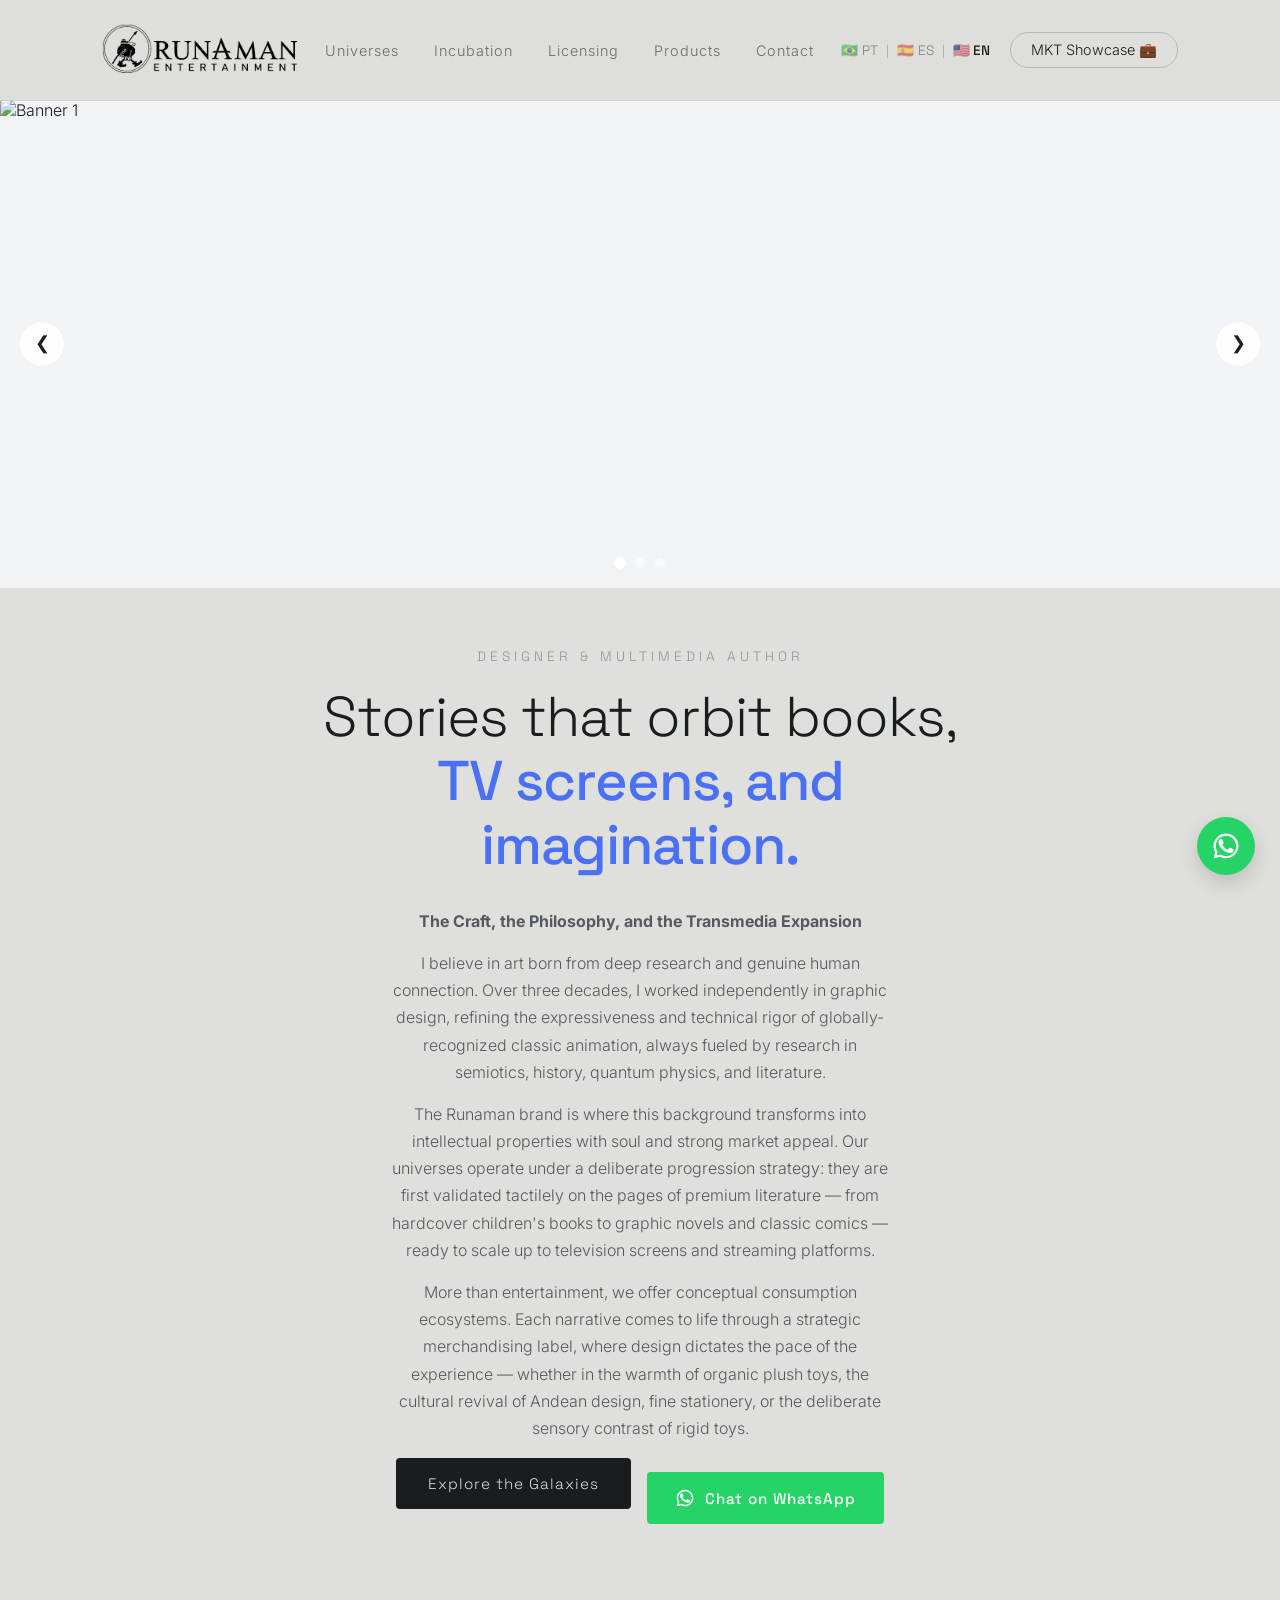
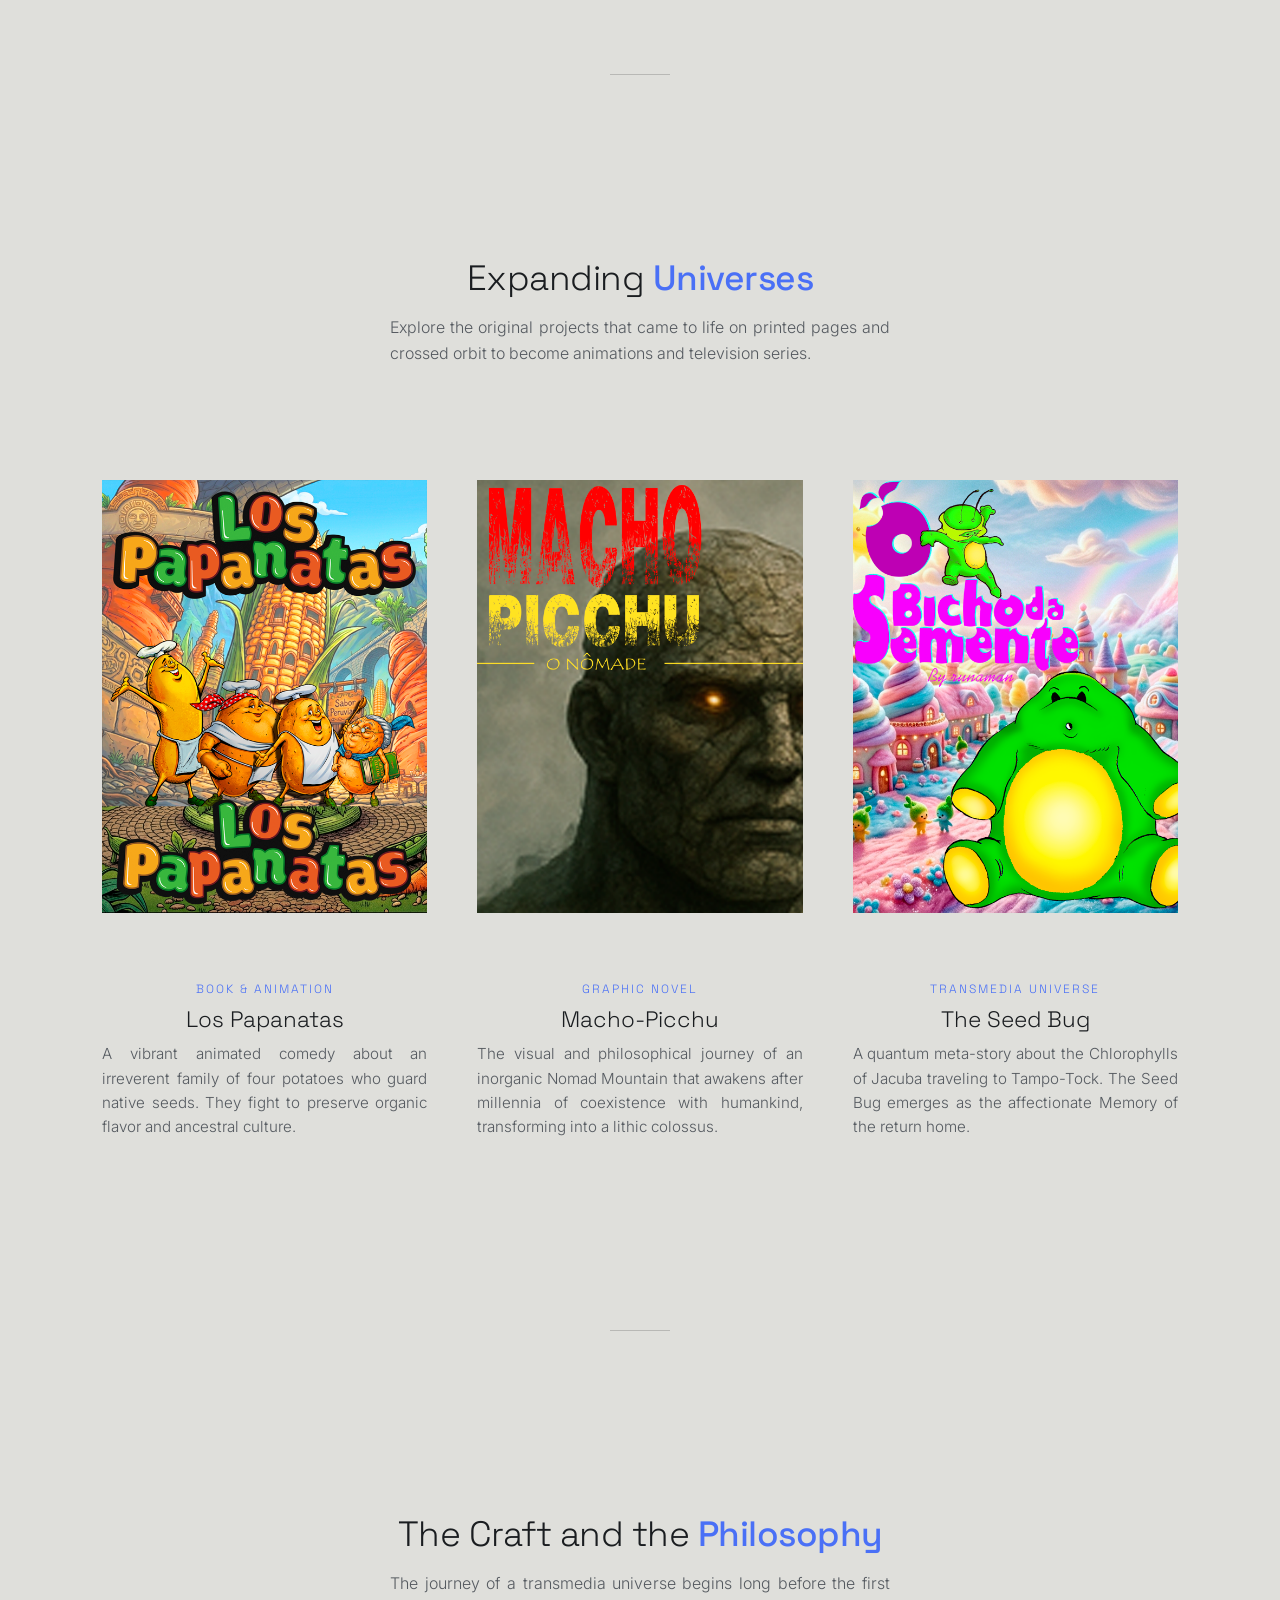
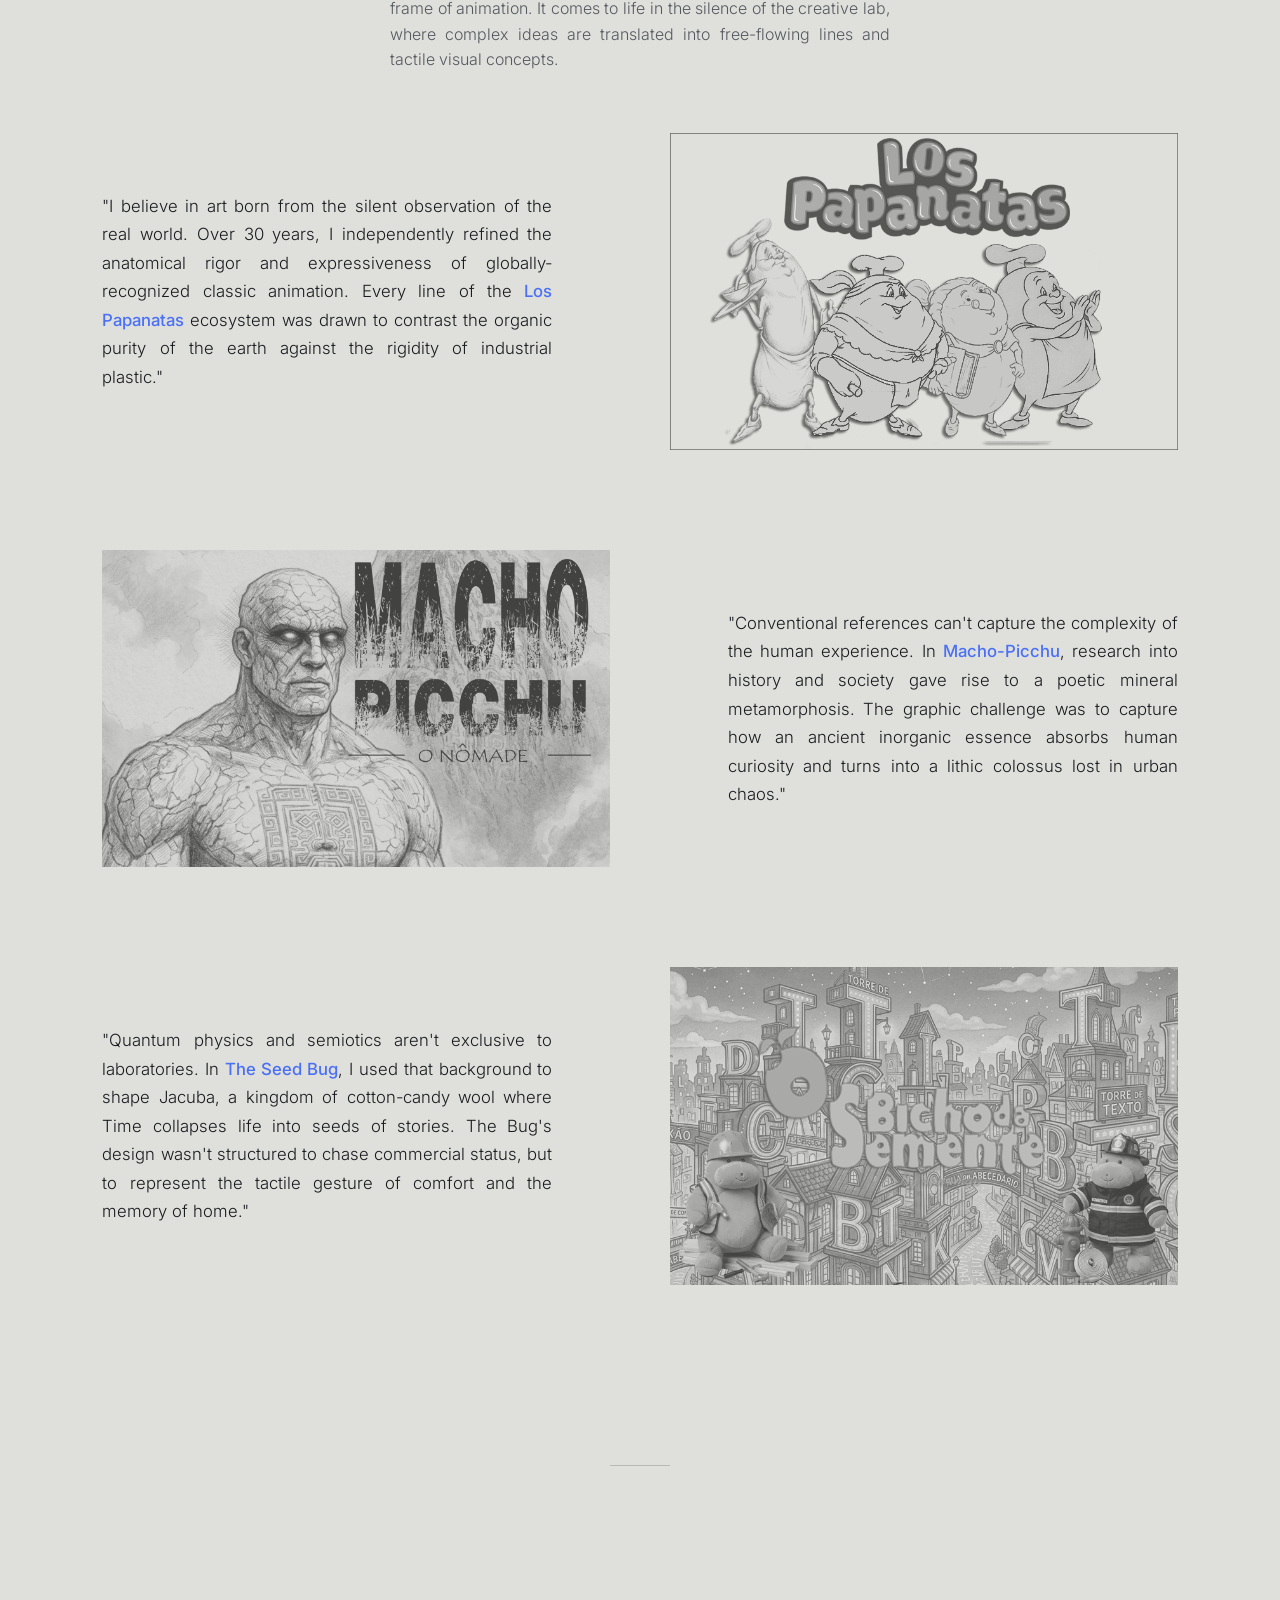
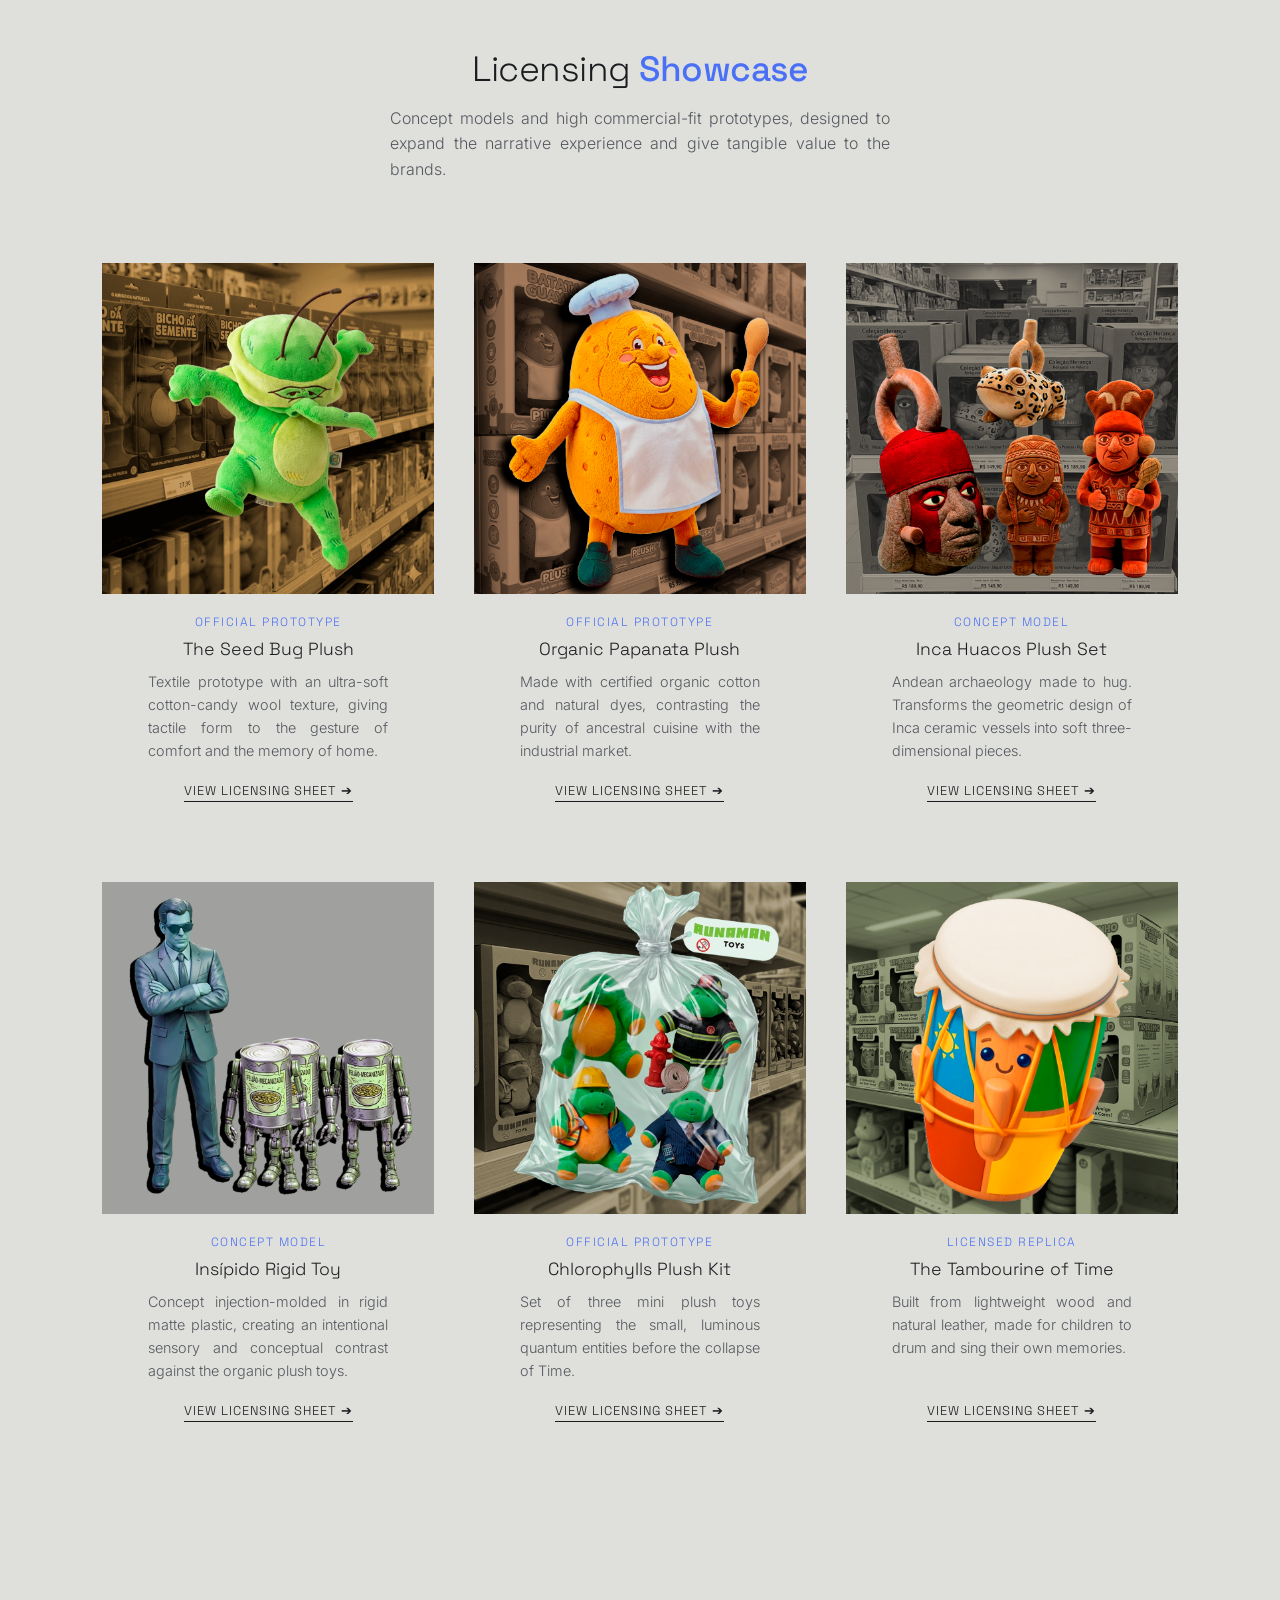
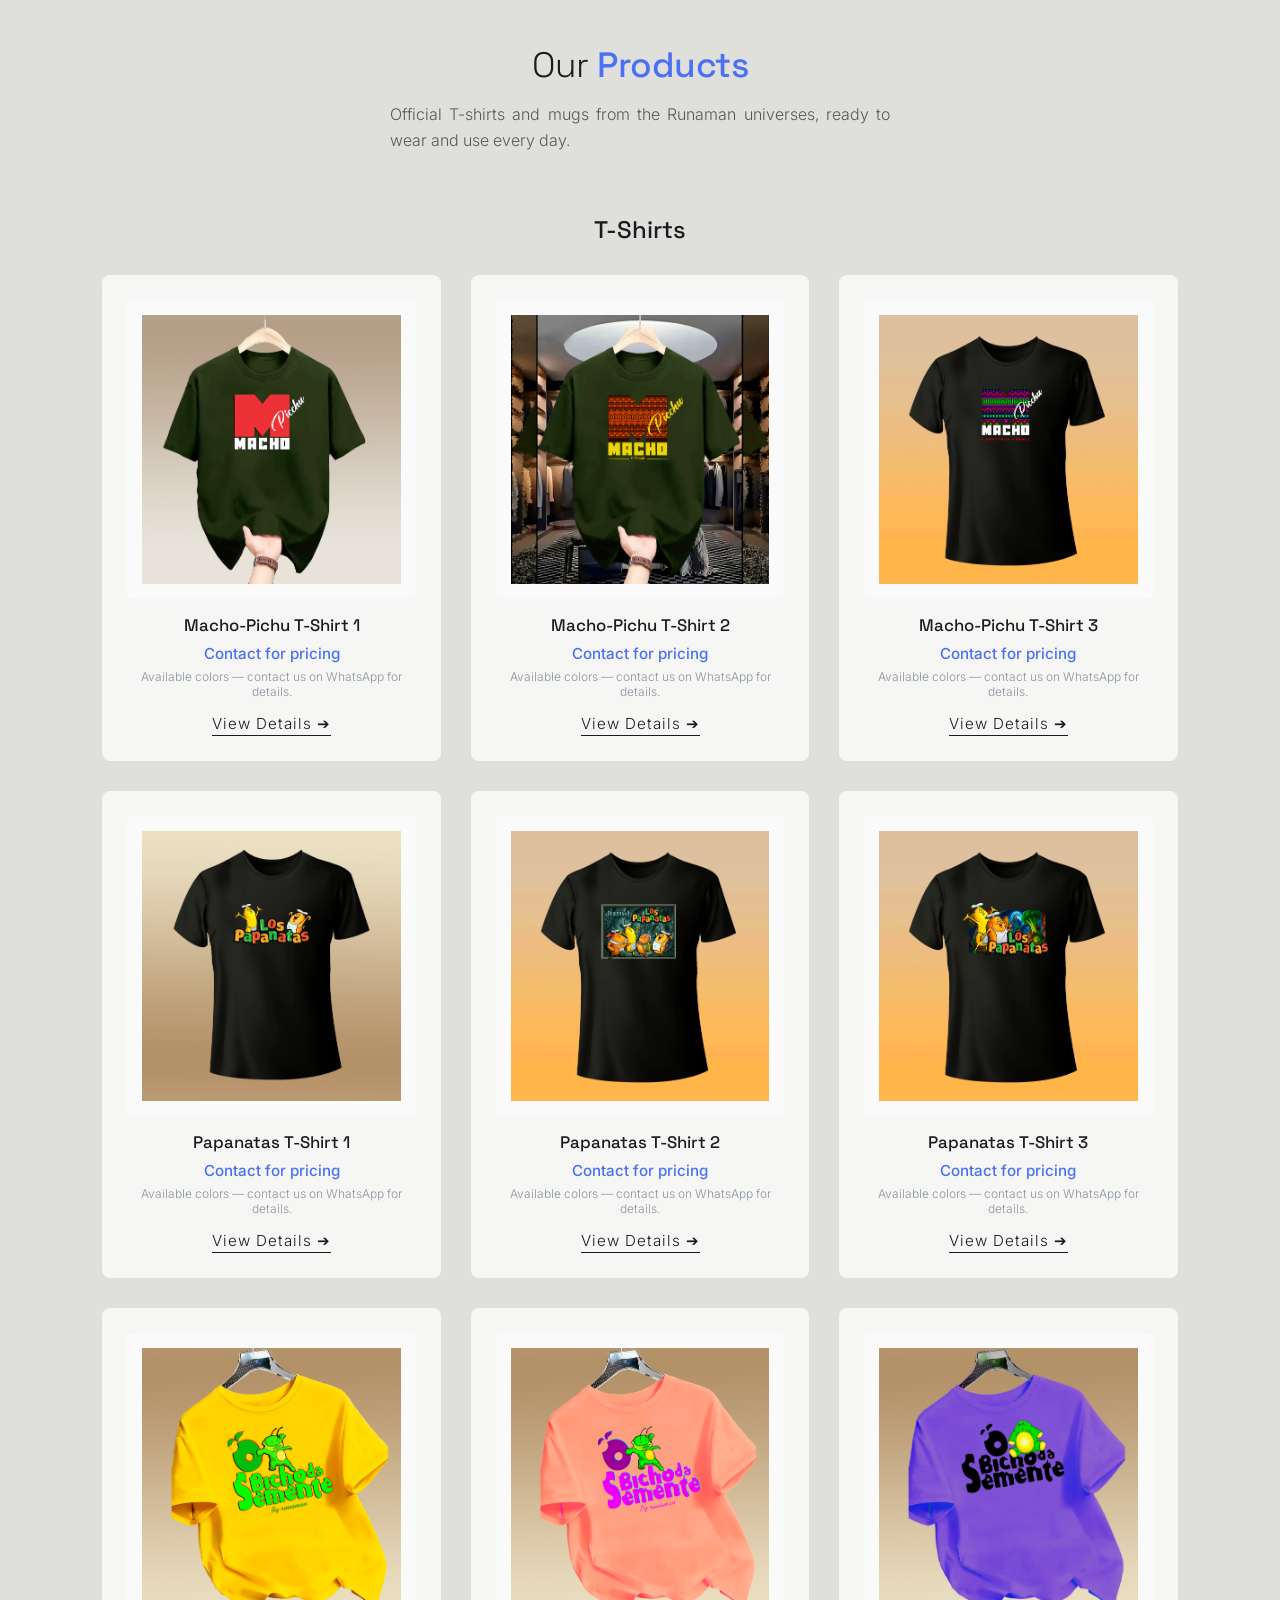
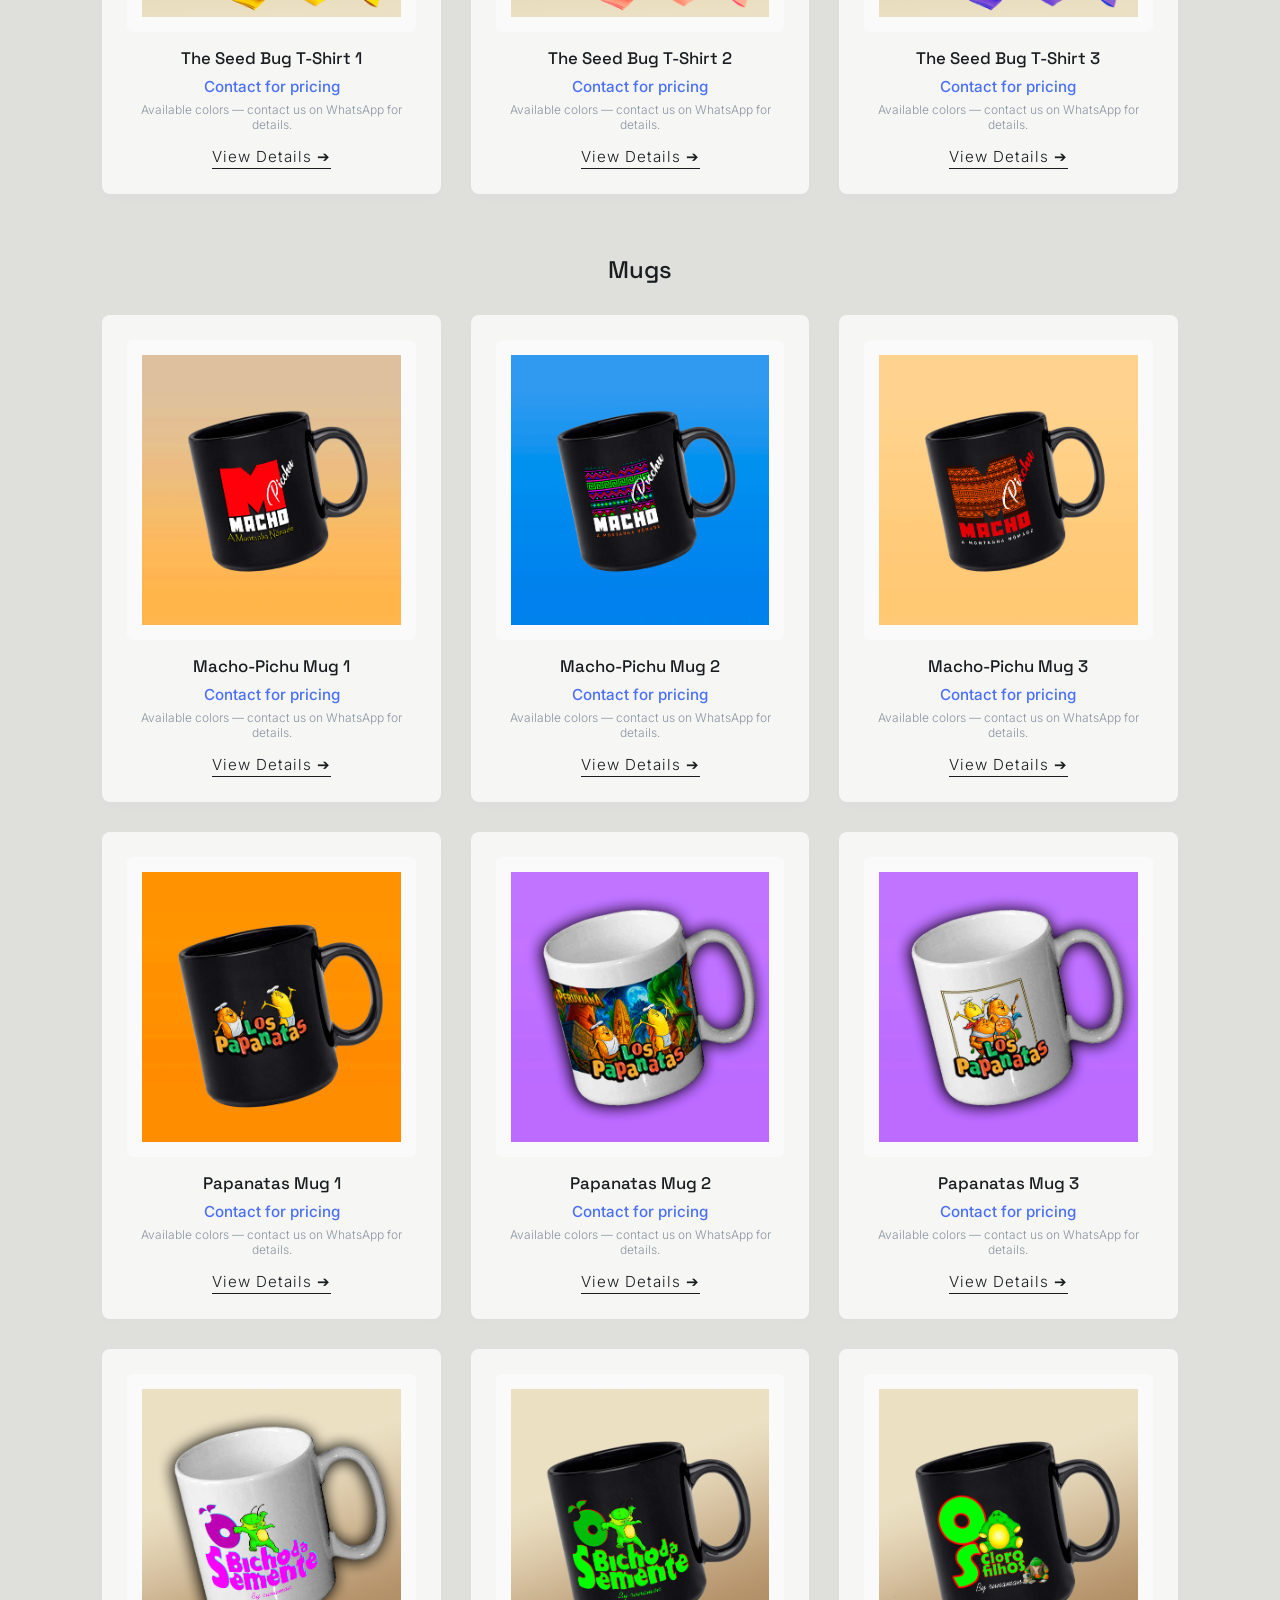
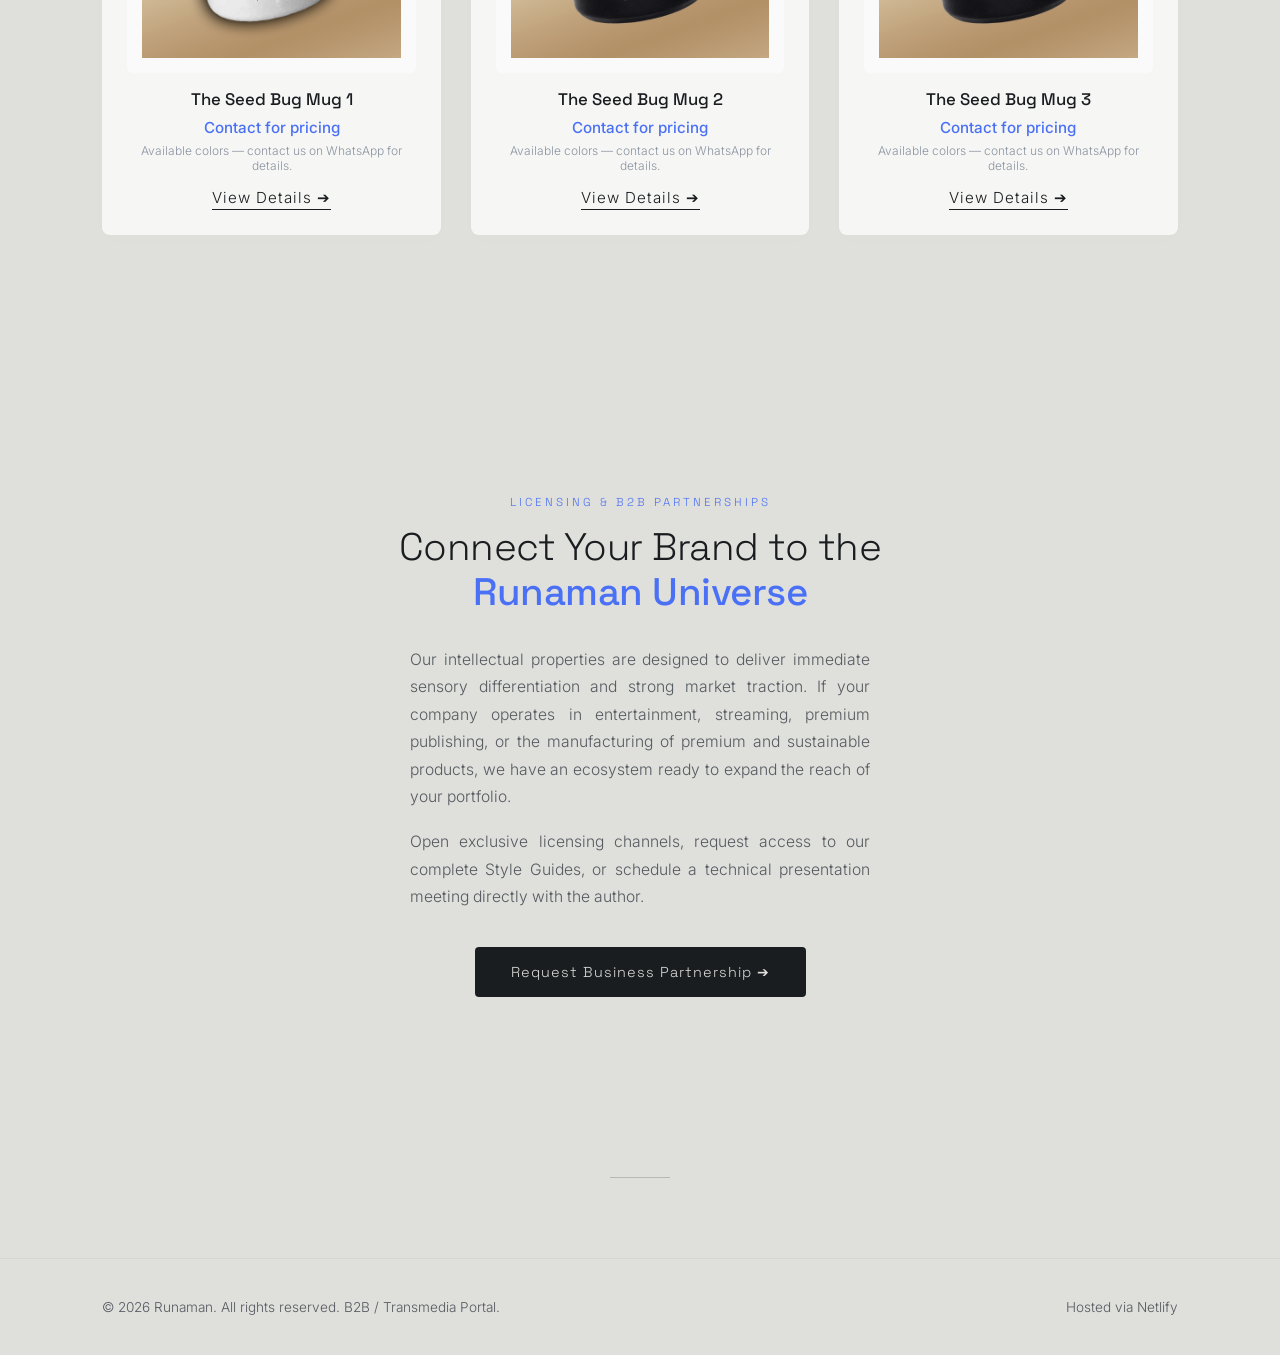
==== en.html @ 72a347bf "Add files via upload" ====
<!DOCTYPE html>
<html lang="en">
<head>
    <meta charset="UTF-8">
    <meta name="viewport" content="width=device-width, initial-scale=1.0">
    <title>Runaman | Galactic Universe</title>

    <!-- ✅ URLs corrigidas -->
    <link rel="preconnect" href="https://fonts.googleapis.com">
    <link rel="preconnect" href="https://fonts.gstatic.com" crossorigin>
    <link href="https://fonts.googleapis.com/css2?family=Inter:wght@300;400;500&family=Space+Grotesk:wght@300;500&display=swap" rel="stylesheet">

    <style>

        /* ==========================================================================
           RESET & BASE
           ========================================================================== */
        * {
            margin: 0;
            padding: 0;
            box-sizing: border-box;
        }

        body {
            font-family: 'Inter', sans-serif;
            background-color: #DFDFDB;
            color: #1A1D20;
            overflow-x: hidden;
            font-weight: 300;
        }

        a {
            text-decoration: none;
            color: inherit;
        }

        /* ==========================================================================
           DIVISOR
           ========================================================================== */
        .divider {
            width: 60px;
            height: 1px;
            background-color: #1A1D20;
            margin: 80px auto;
            opacity: 0.2;
        }

        /* ==========================================================================
           CABEÇALHOS DE SECÇÃO
           ========================================================================== */
        .section-header {
            text-align: center;
            margin: 0 auto 60px auto;
            max-width: 650px;
        }

        .section-title {
            font-family: 'Space Grotesk', sans-serif;
            font-size: 2.2rem;
            font-weight: 300;
            letter-spacing: -0.5px;
            margin-bottom: 15px;
        }

        .section-title span {
            font-weight: 500;
            color: #4A70F6;
        }

        .section-subtitle {
            font-size: 1rem;
            color: #555A60;
            line-height: 1.6;
            max-width: 500px;
            margin-left: auto;
            margin-right: auto;
            text-align: justify;
            font-weight: 300;
        }

        /* ==========================================================================
           NAVBAR
           ========================================================================== */
        .navbar {
            position: fixed;
            top: 0;
            left: 0;
            width: 100%;
            display: flex;
            justify-content: space-between;
            align-items: center;
            padding: 20px 8%;
            background: rgba(223, 223, 219, 0.85);
            backdrop-filter: blur(12px);
            -webkit-backdrop-filter: blur(12px);
            border-bottom: 1px solid rgba(26, 29, 32, 0.05);
            z-index: 1000;
        }

        .logo-container {
            display: flex;
            align-items: center;
            max-width: 250px;
            flex-shrink: 0;
        }

        .logo-img {
            height: 60px;
            width: auto;
            object-fit: contain;
        }

        .nav-links {
            display: flex;
            list-style: none;
            gap: 35px;
            flex-grow: 1;
            justify-content: center;
        }

        .nav-links a {
            font-size: 0.9rem;
            letter-spacing: 1px;
            opacity: 0.6;
            transition: opacity 0.3s;
            font-weight: 300;
        }

        .nav-links a:hover {
            opacity: 1;
        }

        .nav-shop {
            font-size: 0.9rem;
            border: 1px solid rgba(26, 29, 32, 0.2);
            padding: 8px 20px;
            border-radius: 50px;
            transition: all 0.3s;
            flex-shrink: 0;
            font-weight: 300;
        }

        .nav-shop:hover {
            background-color: #1A1D20;
            color: #DFDFDB;
        }

        .lang-switcher {
            display: flex;
            align-items: center;
            gap: 8px;
            margin-right: 20px;
            font-family: 'Space Grotesk', sans-serif;
            flex-shrink: 0;
        }

        .lang-link {
            font-size: 0.85rem;
            font-weight: 300;
            opacity: 0.5;
            text-decoration: none;
            color: #1A1D20;
            transition: opacity 0.3s;
        }

        .lang-link:hover {
            opacity: 1;
        }

        .lang-link.is-active {
            opacity: 1;
            font-weight: 500;
        }

        .lang-sep {
            font-size: 0.8rem;
            opacity: 0.3;
        }

        /* ==========================================================================
           HERO
           ========================================================================== */
        .hero {
            min-height: auto;
            display: flex;
            align-items: center;
            padding: 0 8%;
            position: relative;
            padding-top: 60px;
            padding-bottom: 70px;
        }

        .hero-container {
            width: 100%;
            z-index: 2;
        }

        .hero-content {
            max-width: 650px;
            margin: 0 auto;
            text-align: center;
        }

        .hero-tag {
            font-family: 'Space Grotesk', sans-serif;
            font-size: 0.85rem;
            text-transform: uppercase;
            letter-spacing: 4px;
            color: #8A94A0;
            margin-bottom: 20px;
            display: block;
            font-weight: 300;
        }

        .hero-title {
            font-family: 'Space Grotesk', sans-serif;
            font-size: 3.5rem;
            font-weight: 300;
            line-height: 1.15;
            letter-spacing: -1px;
            margin-bottom: 30px;
        }

        .hero-title span {
            font-weight: 500;
            display: block;
            color: #4A70F6;
        }

        .hero-description {
            font-size: 1rem;
            line-height: 1.7;
            color: #555A60;
            max-width: 500px;
            margin: 0 auto;
            text-align: center;
            font-weight: 300;
        }

        .hero-description p {
            margin-bottom: 15px;
        }

        .hero-description p:last-child {
            margin-bottom: 0;
        }

        .cta-button {
            font-family: 'Space Grotesk', sans-serif;
            font-size: 0.95rem;
            letter-spacing: 1px;
            background-color: #1A1D20;
            color: #DFDFDB;
            padding: 16px 32px;
            border-radius: 4px;
            display: inline-block;
            transition: all 0.3s;
            margin-top: 30px;
            font-weight: 300;
        }

        .cta-button:hover {
            transform: translateY(-2px);
            box-shadow: 0 10px 25px rgba(74, 112, 246, 0.15);
            background-color: #4A70F6;
        }

        .hero-cta-group {
            display: flex;
            align-items: center;
            justify-content: center;
            gap: 16px;
            flex-wrap: wrap;
        }

        .hero-cta-group .cta-button {
            margin-top: 0;
        }

        .hero-whatsapp-btn {
            font-family: 'Space Grotesk', sans-serif;
            font-size: 0.95rem;
            font-weight: 500;
            letter-spacing: 1px;
            background-color: #25D366;
            color: #FFFFFF;
            padding: 16px 28px;
            border-radius: 4px;
            display: inline-flex;
            align-items: center;
            gap: 10px;
            transition: all 0.3s;
            margin-top: 30px;
        }

        .hero-whatsapp-btn svg {
            width: 20px;
            height: 20px;
            fill: #FFFFFF;
            flex-shrink: 0;
        }

        .hero-whatsapp-btn:hover {
            transform: translateY(-2px);
            box-shadow: 0 10px 25px rgba(37, 211, 102, 0.35);
            background-color: #1DAF54;
        }

        /* ==========================================================================
           CARROSSEL DE BANNERS (largura total)
           ========================================================================== */
        .hero-carousel {
            position: relative;
            width: 100%;
            overflow: hidden;
            aspect-ratio: 21 / 8;
            background: #F1F3F7;
            margin-top: 100px;
        }

        .carousel-track {
            display: flex;
            width: 100%;
            height: 100%;
            transition: transform 0.6s ease;
        }

        .carousel-slide {
            width: 100%;
            height: 100%;
            flex-shrink: 0;
        }

        .carousel-img {
            width: 100%;
            height: 100%;
            object-fit: cover;
            display: block;
        }

        .carousel-arrow {
            position: absolute;
            top: 50%;
            transform: translateY(-50%);
            background: rgba(255,255,255,0.85);
            border: none;
            width: 44px;
            height: 44px;
            border-radius: 50%;
            cursor: pointer;
            font-size: 1.1rem;
            color: #1A1D20;
            z-index: 5;
            transition: background 0.2s, transform 0.2s;
        }

        .carousel-arrow:hover {
            background: #FFFFFF;
            transform: translateY(-50%) scale(1.08);
        }

        .carousel-prev {
            left: 20px;
        }

        .carousel-next {
            right: 20px;
        }

        .carousel-dots {
            position: absolute;
            bottom: 20px;
            left: 50%;
            transform: translateX(-50%);
            display: flex;
            gap: 10px;
            z-index: 5;
        }

        .carousel-dot {
            width: 10px;
            height: 10px;
            border-radius: 50%;
            background: rgba(255,255,255,0.5);
            border: none;
            padding: 0;
            cursor: pointer;
            transition: background 0.2s, transform 0.2s;
        }

        .carousel-dot.is-active {
            background: #FFFFFF;
            transform: scale(1.2);
        }

        /* ==========================================================================
           UNIVERSOS EM EXPANSÃO
           ========================================================================== */
        .projects-section {
            padding: 100px 8%;
            background-color: transparent;
        }

        .projects-grid {
            display: grid;
            grid-template-columns: repeat(3, 1fr);
            gap: 50px;
        }

        .project-card {
            display: flex;
            flex-direction: column;
            align-items: center;
            background: transparent;
            padding: 10px 0;
            width: 100%;
        }

        .project-media {
            width: 100%;
            height: 520px;
            background: transparent;
            overflow: hidden;
            position: relative;
            margin-bottom: 25px;
            flex-shrink: 0;
            display: flex;
            justify-content: center;
            align-items: center;
        }

        .project-media img {
            max-width: 100%;
            max-height: 100%;
            width: auto;
            height: auto;
            object-fit: contain;
            display: block;
        }

        .project-info {
            display: flex;
            flex-direction: column;
            align-items: center;
            text-align: center;
            gap: 8px;
            width: 100%;
        }

        .project-meta {
            font-family: 'Space Grotesk', sans-serif;
            font-size: 0.75rem;
            text-transform: uppercase;
            color: #4A70F6;
            letter-spacing: 2px;
            font-weight: 300;
        }

        .project-name {
            font-family: 'Space Grotesk', sans-serif;
            font-size: 1.4rem;
            font-weight: 300;
        }

        .project-desc {
            font-size: 0.95rem;
            color: #555A60;
            line-height: 1.6;
            max-width: 450px;
            text-align: justify;
            font-weight: 300;
        }

        /* ==========================================================================
           O TRAÇO E A FILOSOFIA — INCUBAÇÃO
           ========================================================================== */
        .incubation-section {
            padding: 100px 8%;
            background-color: transparent;
        }

        .incubation-content {
            display: flex;
            flex-direction: column;
            gap: 100px;
            max-width: 1100px;
            margin: 0 auto;
        }

        .incubation-block {
            display: grid;
            grid-template-columns: 1fr 1fr;
            align-items: center;
            gap: 60px;
        }

        /* Bloco par: inverte colunas (imagem esquerda, texto direita) */
        .incubation-block:nth-child(2n) {
            direction: rtl;
        }

        .incubation-block:nth-child(2n) .incubation-text {
            direction: ltr;
        }

        .incubation-text {
            font-size: 1.05rem;
            line-height: 1.7;
            color: #1A1D20;
            max-width: 450px;
            text-align: justify;
            font-weight: 300;
        }

        .incubation-text strong {
            font-weight: 500;
            color: #4A70F6;
        }

        .raf-container {
            width: 100%;
            aspect-ratio: 16 / 10;
            background: transparent;
            display: flex;
            justify-content: center;
            align-items: center;
            overflow: hidden;
        }

        .raf-img {
            max-width: 100%;
            max-height: 100%;
            object-fit: contain;
            filter: grayscale(100%);
            opacity: 0.7;
            transition: all 0.4s ease;
        }

        .incubation-block:hover .raf-img {
            filter: grayscale(0%);
            opacity: 1;
            transform: scale(1.02);
        }

        /* ==========================================================================
           VITRINE DE LICENCIAMENTO
           ========================================================================== */
        .shop-section {
            padding: 100px 8%;
            background-color: transparent;
        }

        .shop-grid {
            display: grid;
            grid-template-columns: repeat(3, 1fr);
            gap: 40px;
        }

        .product-card {
            background: transparent;
            padding: 20px 0;
            display: flex;
            flex-direction: column;
            align-items: center;
            text-align: center;
        }

        .product-media {
            width: 100%;
            aspect-ratio: 1 / 1;
            margin-bottom: 20px;
            display: flex;
            justify-content: center;
            align-items: center;
            background: transparent;
        }

        .product-img {
            max-width: 100%;
            max-height: 100%;
            object-fit: contain;
            transition: transform 0.3s ease;
        }

        .product-card:hover .product-img {
            transform: scale(1.03);
        }

        .product-badge {
            font-family: 'Space Grotesk', sans-serif;
            font-size: 0.75rem;
            text-transform: uppercase;
            color: #4A70F6;
            letter-spacing: 1.5px;
            margin-bottom: 8px;
            font-weight: 300;
        }

        .product-title {
            font-family: 'Space Grotesk', sans-serif;
            font-size: 1.1rem;
            font-weight: 300;
            margin-bottom: 10px;
        }

        .product-desc {
            font-size: 0.9rem;
            color: #555A60;
            line-height: 1.6;
            margin-bottom: 20px;
            max-width: 240px;
            text-align: justify;
            font-weight: 300;
        }

        .product-btn {
            font-family: 'Space Grotesk', sans-serif;
            font-size: 0.8rem;
            text-transform: uppercase;
            letter-spacing: 1px;
            font-weight: 300;
            color: #1A1D20;
            border-bottom: 1px solid #1A1D20;
            padding-bottom: 2px;
            margin-top: auto;
            transition: opacity 0.2s;
        }

        .product-btn:hover {
            opacity: 0.7;
        }

        /* ==========================================================================
           SEÇÃO PRODUTOS (Camisetas e Canecas — venda real)
           ========================================================================== */
        .store-section {
            padding: 100px 8%;
            background-color: transparent;
        }

        .store-category {
            margin-bottom: 60px;
        }

        .store-category-title {
            font-family: 'Space Grotesk', sans-serif;
            font-size: 1.5rem;
            font-weight: 500;
            margin-bottom: 30px;
            text-align: center;
        }

        .store-grid {
            display: grid;
            grid-template-columns: repeat(3, 1fr);
            gap: 30px;
        }

        .store-card {
            background: #ffffffb7;
            border-radius: 8px;
            padding: 25px;
            display: flex;
            flex-direction: column;
            align-items: center;
            text-align: center;
            box-shadow: 0 4px 20px rgba(0,0,0,0.01);
            transition: transform 0.3s ease;
        }

        .store-card:hover {
            transform: translateY(-5px);
            box-shadow: 0 20px 40px rgba(74, 112, 246, 0.05);
        }

        .store-media {
            width: 100%;
            aspect-ratio: 1 / 1;
            margin-bottom: 15px;
            display: flex;
            justify-content: center;
            align-items: center;
            background: #FAFAFA;
            border-radius: 6px;
            padding: 15px;
        }

        .store-img {
            max-width: 100%;
            max-height: 100%;
            object-fit: contain;
        }

        .store-title {
            font-family: 'Space Grotesk', sans-serif;
            font-size: 1.05rem;
            font-weight: 500;
            margin-bottom: 8px;
            color: #1A1D20;
        }

        .store-price {
            font-size: 0.95rem;
            color: #4A70F6;
            font-weight: 500;
            margin-bottom: 6px;
        }

        .store-note {
            font-size: 0.75rem;
            color: #8A94A0;
            margin-bottom: 15px;
        }

        .store-btn {
            font-size: 0.95rem;
            letter-spacing: 1px;
            color: #1A1D20;
            border-bottom: 1px solid #1A1D20;
            padding-bottom: 2px;
            margin-top: auto;
            transition: opacity 0.2s;
        }

        .store-btn:hover {
            opacity: 0.7;
        }

        /* ==========================================================================
           BOTÃO FLUTUANTE WHATSAPP
           ========================================================================== */
        .whatsapp-float {
            position: fixed;
            bottom: 25px;
            right: 25px;
            width: 58px;
            height: 58px;
            background-color: #25D366;
            border-radius: 50%;
            display: flex;
            align-items: center;
            justify-content: center;
            box-shadow: 0 8px 20px rgba(0,0,0,0.15);
            z-index: 999;
            transition: transform 0.3s ease;
        }

        .whatsapp-float:hover {
            transform: scale(1.08);
        }

        .whatsapp-float svg {
            width: 30px;
            height: 30px;
            fill: #FFFFFF;
        }

        /* ==========================================================================
           MODAL DE PRODUTOS DA LOJA (Camisetas/Canecas)
           ========================================================================== */
        .store-modal-cta {
            display: inline-flex;
            align-items: center;
            gap: 8px;
            background-color: #25D366;
            color: #FAFAFA;
            padding: 14px 28px;
            border-radius: 4px;
            font-size: 0.95rem;
            letter-spacing: 0.5px;
            transition: opacity 0.2s;
        }

        .store-modal-cta:hover {
            opacity: 0.85;
        }

        /* ==========================================================================
           FOOTER
           ========================================================================== */
        .footer {
            padding: 40px 8%;
            border-top: 1px solid rgba(26, 29, 32, 0.05);
            display: flex;
            justify-content: space-between;
            align-items: center;
            background-color: transparent;
        }

        .footer-text {
            font-size: 0.85rem;
            color: #555A60;
            font-weight: 300;
        }

        /* ==========================================================================
           RESPONSIVIDADE
           ========================================================================== */
        @media (max-width: 968px) {
            .nav-links {
                display: none;
            }

            .hero {
                padding-top: 40px;
            }

            .hero-carousel {
                margin-top: 130px;
            }

            .projects-grid,
            .shop-grid,
            .store-grid {
                grid-template-columns: 1fr;
                gap: 50px;
            }

            .project-media {
                height: 450px;
            }

            .incubation-block {
                grid-template-columns: 1fr;
                gap: 30px;
                text-align: center;
            }

            .incubation-block:nth-child(2n) {
                direction: ltr;
            }

            .incubation-text {
                margin: 0 auto;
                text-align: justify;
            }

            .footer {
                flex-direction: column;
                gap: 15px;
                text-align: center;
            }
        }

        @media (max-width: 768px) {
            .divider {
                margin: 50px auto;
            }

            .shop-grid,
            .store-grid {
                grid-template-columns: 1fr;
                gap: 40px;
            }

            .whatsapp-float {
                bottom: 15px;
                right: 15px;
                width: 50px;
                height: 50px;
            }

            .whatsapp-float svg {
                width: 26px;
                height: 26px;
            }

            .carousel-arrow {
                width: 36px;
                height: 36px;
                font-size: 0.9rem;
            }

            .carousel-prev {
                left: 10px;
            }

            .carousel-next {
                right: 10px;
            }
        }

        /* ==========================================================================
           CONTACTO COMERCIAL B2B
           ========================================================================== */
        .contact-section {
            padding: 100px 8%;
            background-color: transparent;
        }

        .contact-inner {
            max-width: 500px;
            margin: 0 auto;
            text-align: center;
            display: flex;
            flex-direction: column;
            align-items: center;
            gap: 0;
        }

        .contact-label {
            font-family: 'Space Grotesk', sans-serif;
            font-size: 0.72rem;
            text-transform: uppercase;
            letter-spacing: 3px;
            color: #4A70F6;
            font-weight: 300;
            display: block;
            margin-bottom: 16px;
        }

        .contact-title {
            font-family: 'Space Grotesk', sans-serif;
            font-size: 2.4rem;
            font-weight: 300;
            line-height: 1.15;
            letter-spacing: -0.5px;
            margin-bottom: 32px;
            color: #1A1D20;
        }

        .contact-title span {
            font-weight: 500;
            color: #4A70F6;
        }

        .contact-text {
            font-family: 'Inter', sans-serif;
            font-size: 0.98rem;
            line-height: 1.75;
            color: #555A60;
            font-weight: 300;
            max-width: 460px;
            text-align: justify;
            margin-bottom: 18px;
        }

        .contact-text:last-of-type {
            margin-bottom: 36px;
        }

        .contact-btn {
            display: inline-block;
            font-family: 'Space Grotesk', sans-serif;
            font-size: 0.9rem;
            font-weight: 300;
            letter-spacing: 1px;
            background-color: #1A1D20;
            color: #DFDFDB;
            padding: 16px 36px;
            border-radius: 4px;
            transition: all 0.3s;
        }

        .contact-btn:hover {
            background-color: #4A70F6;
            transform: translateY(-2px);
            box-shadow: 0 10px 25px rgba(74, 112, 246, 0.15);
        }

        /* ==========================================================================
           MODAL — FICHA TÉCNICA (GAVETA GALÁCTICA)
           ========================================================================== */

        /* Overlay escurecido por trás */
        .modal-overlay {
            position: fixed;
            inset: 0;
            background: rgba(26, 29, 32, 0.35);
            z-index: 2000;
            display: flex;
            justify-content: center;
            align-items: center;
            padding: 20px;
            opacity: 0;
            pointer-events: none;
            transition: opacity 0.35s ease;
        }

        /* Estado activo — visível */
        .modal-overlay.is-open {
            opacity: 1;
            pointer-events: all;
        }

        /* Gaveta central translúcida */
        .modal {
            background: rgba(223, 223, 219, 0.95);
            backdrop-filter: blur(20px);
            -webkit-backdrop-filter: blur(20px);
            border: 1px solid rgba(26, 29, 32, 0.06);
            width: 100%;
            max-width: 560px;
            max-height: 85vh;
            overflow-y: auto;
            padding: 50px 48px 48px 48px;
            position: relative;
            transform: translateY(18px);
            transition: transform 0.35s ease;
        }

        .modal-overlay.is-open .modal {
            transform: translateY(0);
        }

        /* Scrollbar discreta */
        .modal::-webkit-scrollbar {
            width: 4px;
        }

        .modal::-webkit-scrollbar-track {
            background: transparent;
        }

        .modal::-webkit-scrollbar-thumb {
            background: rgba(26, 29, 32, 0.15);
            border-radius: 2px;
        }

        /* Botão fechar */
        .modal-close {
            position: absolute;
            top: 20px;
            right: 24px;
            font-family: 'Space Grotesk', sans-serif;
            font-size: 0.8rem;
            font-weight: 300;
            letter-spacing: 1.5px;
            text-transform: uppercase;
            color: #8A94A0;
            background: none;
            border: none;
            cursor: pointer;
            padding: 4px 0;
            transition: color 0.2s;
        }

        .modal-close:hover {
            color: #1A1D20;
        }

        /* Cabeçalho da ficha */
        .modal-badge {
            font-family: 'Space Grotesk', sans-serif;
            font-size: 0.7rem;
            text-transform: uppercase;
            letter-spacing: 2.5px;
            color: #4A70F6;
            font-weight: 300;
            display: block;
            margin-bottom: 10px;
        }

        .modal-title {
            font-family: 'Space Grotesk', sans-serif;
            font-size: 1.6rem;
            font-weight: 300;
            letter-spacing: -0.3px;
            line-height: 1.2;
            margin-bottom: 6px;
            color: #1A1D20;
        }

        .modal-subtitle {
            font-size: 0.85rem;
            color: #8A94A0;
            font-weight: 300;
            margin-bottom: 32px;
            display: block;
        }

        /* Linha divisória interna */
        .modal-divider {
            width: 40px;
            height: 1px;
            background-color: #1A1D20;
            opacity: 0.15;
            margin: 28px 0;
        }

        /* Bloco de campo da ficha */
        .modal-field {
            margin-bottom: 22px;
        }

        .modal-field-label {
            font-family: 'Space Grotesk', sans-serif;
            font-size: 0.68rem;
            text-transform: uppercase;
            letter-spacing: 2px;
            color: #8A94A0;
            font-weight: 300;
            display: block;
            margin-bottom: 5px;
        }

        .modal-field-value {
            font-family: 'Inter', sans-serif;
            font-size: 0.95rem;
            line-height: 1.7;
            color: #1A1D20;
            font-weight: 300;
            max-width: 450px;
            text-align: justify;
        }

        /* CTA dentro do modal */
        .modal-cta {
            display: inline-block;
            font-family: 'Space Grotesk', sans-serif;
            font-size: 0.8rem;
            font-weight: 300;
            text-transform: uppercase;
            letter-spacing: 1.5px;
            color: #1A1D20;
            border-bottom: 1px solid rgba(26, 29, 32, 0.4);
            padding-bottom: 2px;
            margin-top: 10px;
            transition: opacity 0.2s;
        }

        .modal-cta:hover {
            opacity: 0.5;
        }

        /* Responsividade do modal */
        @media (max-width: 600px) {
            .modal {
                padding: 44px 28px 36px 28px;
                max-height: 90vh;
            }
        }

    </style>
</head>

<body>

    <!-- NAVBAR -->
    <nav class="navbar">
        <a href="#" class="logo-container">
            <img src="logo.png" alt="Runaman Logo" class="logo-img">
        </a>
        <ul class="nav-links">
            <li><a href="#universos">Universes</a></li>
            <li><a href="#incubacao">Incubation</a></li>
            <li><a href="#loja">Licensing</a></li>
            <li><a href="#produtos">Products</a></li>
            <li><a href="#contato">Contact</a></li>
        </ul>
        <div class="lang-switcher">
            <a href="index.html" class="lang-link">🇧🇷 PT</a>
            <span class="lang-sep">|</span>
            <a href="es.html" class="lang-link">🇪🇸 ES</a>
            <span class="lang-sep">|</span>
            <a href="en.html" class="lang-link is-active">🇺🇸 EN</a>
        </div>
        <a href="#loja" class="nav-shop">MKT Showcase 💼</a>
    </nav>

    <!-- =====================================================================
         CARROSSEL DE BANNERS
         ===================================================================== -->
    <section class="hero-carousel">
        <div class="carousel-track" id="carouselTrack">
            <div class="carousel-slide">
                <img src="banner1EN.png" alt="Banner 1" class="carousel-img">
            </div>
            <div class="carousel-slide">
                <img src="banner2EN.png" alt="Banner 2" class="carousel-img">
            </div>
            <div class="carousel-slide">
                <img src="banner3EN.png" alt="Banner 3" class="carousel-img">
            </div>
        </div>

        <button class="carousel-arrow carousel-prev" id="carouselPrev" aria-label="Previous banner">&#10094;</button>
        <button class="carousel-arrow carousel-next" id="carouselNext" aria-label="Next banner">&#10095;</button>

        <div class="carousel-dots" id="carouselDots">
            <button class="carousel-dot is-active" data-slide="0" aria-label="Go to banner 1"></button>
            <button class="carousel-dot" data-slide="1" aria-label="Go to banner 2"></button>
            <button class="carousel-dot" data-slide="2" aria-label="Go to banner 3"></button>
        </div>
    </section>

    <!-- =====================================================================
         HERO
         ===================================================================== -->
    <section class="hero">
        <div class="hero-container">
            <div class="hero-content">
                <span class="hero-tag">Designer &amp; Multimedia Author</span>
                <h1 class="hero-title">
                    Stories that orbit books,
                    <span>TV screens, and imagination.</span>
                </h1>
                <div class="hero-description">
                    <p><strong>The Craft, the Philosophy, and the Transmedia Expansion</strong></p>
                    <p>I believe in art born from deep research and genuine human connection. Over three decades, I worked independently in graphic design, refining the expressiveness and technical rigor of globally-recognized classic animation, always fueled by research in semiotics, history, quantum physics, and literature.</p>
                    <p>The Runaman brand is where this background transforms into intellectual properties with soul and strong market appeal. Our universes operate under a deliberate progression strategy: they are first validated tactilely on the pages of premium literature — from hardcover children's books to graphic novels and classic comics — ready to scale up to television screens and streaming platforms.</p>
                    <p>More than entertainment, we offer conceptual consumption ecosystems. Each narrative comes to life through a strategic merchandising label, where design dictates the pace of the experience — whether in the warmth of organic plush toys, the cultural revival of Andean design, fine stationery, or the deliberate sensory contrast of rigid toys.</p>
                </div>
                <div class="hero-cta-group">
                    <a href="#universos" class="cta-button">Explore the Galaxies</a>
                    <a href="https://wa.me/5511970387368" target="_blank" class="hero-whatsapp-btn">
                        <svg viewBox="0 0 24 24"><path d="M17.472 14.382c-.297-.149-1.758-.867-2.03-.967-.273-.099-.471-.148-.67.15-.197.297-.767.966-.94 1.164-.173.199-.347.223-.644.075-.297-.15-1.255-.463-2.39-1.475-.883-.788-1.48-1.761-1.653-2.059-.173-.297-.018-.458.13-.606.134-.133.298-.347.446-.52.149-.174.198-.298.298-.497.099-.198.05-.371-.025-.52-.075-.149-.669-1.612-.916-2.207-.242-.579-.487-.5-.669-.51-.173-.008-.371-.01-.57-.01-.198 0-.52.074-.792.372-.272.297-1.04 1.016-1.04 2.479 0 1.462 1.065 2.875 1.213 3.074.148.198 2.096 3.2 5.077 4.487.709.306 1.262.489 1.694.626.712.226 1.36.194 1.872.118.571-.085 1.758-.719 2.006-1.413.248-.694.248-1.289.173-1.413-.074-.124-.272-.198-.57-.347z"/><path d="M12.001 2.001c-5.514 0-9.999 4.485-9.999 9.999 0 1.762.462 3.482 1.34 4.995L2 22l5.144-1.35a9.96 9.96 0 0 0 4.857 1.237h.004c5.514 0 9.999-4.485 9.999-9.999 0-2.671-1.04-5.182-2.928-7.07A9.936 9.936 0 0 0 12.001 2.001zm0 18.164h-.003a8.19 8.19 0 0 1-4.17-1.142l-.299-.177-3.055.801.816-2.978-.195-.306a8.146 8.146 0 0 1-1.257-4.363c0-4.513 3.672-8.185 8.187-8.185a8.13 8.13 0 0 1 5.789 2.398 8.126 8.126 0 0 1 2.397 5.79c-.002 4.514-3.674 8.162-8.21 8.162z"/></svg>
                        Chat on WhatsApp
                    </a>
                </div>
            </div>
        </div>
    </section>

    <!-- DIVISOR -->
    <div class="divider"></div>

    <!-- =====================================================================
         UNIVERSOS EM EXPANSÃO
         ===================================================================== -->
    <section id="universos" class="projects-section">
        <div class="section-header">
            <h2 class="section-title">Expanding <span>Universes</span></h2>
            <p class="section-subtitle">
                Explore the original projects that came to life on printed pages and crossed
                orbit to become animations and television series.
            </p>
        </div>

        <div class="projects-grid">

            <!-- Projeto 1 -->
            <div class="project-card">
                <div class="project-media">
                    <img src="livro-projeto1.png" alt="Los Papanatas — cover">
                </div>
                <div class="project-info">
                    <span class="project-meta">Book &amp; Animation</span>
                    <h3 class="project-name">Los Papanatas</h3>
                    <p class="project-desc">
                        A vibrant animated comedy about an irreverent family of four potatoes
                        who guard native seeds. They fight to preserve organic flavor
                        and ancestral culture.
                    </p>
                </div>
            </div>

            <!-- Projeto 2 -->
            <div class="project-card">
                <div class="project-media">
                    <img src="livro-projeto2.png" alt="Macho-Picchu — cover">
                </div>
                <div class="project-info">
                    <span class="project-meta">Graphic Novel</span>
                    <h3 class="project-name">Macho-Picchu</h3>
                    <p class="project-desc">
                        The visual and philosophical journey of an inorganic Nomad Mountain that awakens
                        after millennia of coexistence with humankind, transforming into a lithic colossus.
                    </p>
                </div>
            </div>

            <!-- Projeto 3 -->
            <div class="project-card">
                <div class="project-media">
                    <img src="livro-projeto3.png" alt="The Seed Bug — cover">
                </div>
                <div class="project-info">
                    <span class="project-meta">Transmedia Universe</span>
                    <h3 class="project-name">The Seed Bug</h3>
                    <p class="project-desc">
                        A quantum meta-story about the Chlorophylls of Jacuba traveling to Tampo-Tock.
                        The Seed Bug emerges as the affectionate Memory of the return home.
                    </p>
                </div>
            </div>

        </div>
    </section>

    <!-- DIVISOR -->
    <div class="divider"></div>

    <!-- =====================================================================
         O TRAÇO E A FILOSOFIA — INCUBAÇÃO
         ===================================================================== -->
    <section id="incubacao" class="incubation-section">
        <div class="section-header">
            <h2 class="section-title">The Craft and the <span>Philosophy</span></h2>
            <p class="section-subtitle">
                The journey of a transmedia universe begins long before the first frame of animation.
                It comes to life in the silence of the creative lab, where complex ideas are translated
                into free-flowing lines and tactile visual concepts.
            </p>
        </div>

        <div class="incubation-content">

            <!-- Bloco 1: texto esquerda / RAF direita -->
            <div class="incubation-block">
                <p class="incubation-text">
                    "I believe in art born from the silent observation of the real world. Over 30 years,
                    I independently refined the anatomical rigor and expressiveness of globally-recognized
                    classic animation. Every line of the <strong>Los Papanatas</strong> ecosystem was
                    drawn to contrast the organic purity of the earth against the rigidity of industrial plastic."
                </p>
                <div class="raf-container">
                    <img src="raf-papanatas.png" alt="RAF Los Papanatas" class="raf-img">
                </div>
            </div>

            <!-- Bloco 2: RAF esquerda / texto direita (alternado) -->
            <div class="incubation-block">
                <p class="incubation-text">
                    "Conventional references can't capture the complexity of the human experience. In
                    <strong>Macho-Picchu</strong>, research into history and society gave rise to a
                    poetic mineral metamorphosis. The graphic challenge was to capture how an ancient
                    inorganic essence absorbs human curiosity and turns into a lithic colossus lost
                    in urban chaos."
                </p>
                <div class="raf-container">
                    <img src="raf-machopichu.png" alt="RAF Macho-Picchu" class="raf-img">
                </div>
            </div>

            <!-- Bloco 3: texto esquerda / RAF direita -->
            <div class="incubation-block">
                <p class="incubation-text">
                    "Quantum physics and semiotics aren't exclusive to laboratories. In
                    <strong>The Seed Bug</strong>, I used that background to shape Jacuba, a kingdom
                    of cotton-candy wool where Time collapses life into seeds of stories. The Bug's
                    design wasn't structured to chase commercial status, but to represent the tactile
                    gesture of comfort and the memory of home."
                </p>
                <div class="raf-container">
                    <img src="raf-bicho2-semente.png" alt="RAF The Seed Bug" class="raf-img">
                </div>
            </div>

        </div>
    </section>

    <!-- DIVISOR -->
    <div class="divider"></div>

    <!-- =====================================================================
         VITRINE DE LICENCIAMENTO
         ===================================================================== -->
    <section id="loja" class="shop-section">
        <div class="section-header">
            <h2 class="section-title">Licensing <span>Showcase</span></h2>
            <p class="section-subtitle">
                Concept models and high commercial-fit prototypes, designed to expand the
                narrative experience and give tangible value to the brands.
            </p>
        </div>

        <div class="shop-grid">

            <!-- Produto 1 -->
            <div class="product-card">
                <div class="product-media">
                    <img src="produto1.png" alt="The Seed Bug Plush" class="product-img">
                </div>
                <span class="product-badge">Official Prototype</span>
                <h4 class="product-title">The Seed Bug Plush</h4>
                <p class="product-desc">
                    Textile prototype with an ultra-soft cotton-candy wool texture, giving tactile
                    form to the gesture of comfort and the memory of home.
                </p>
                <a href="#" class="product-btn" data-produto="produto1">View Licensing Sheet ➔</a>
            </div>

            <!-- Produto 2 -->
            <div class="product-card">
                <div class="product-media">
                    <img src="produto2.png" alt="Organic Papanata Plush" class="product-img">
                </div>
                <span class="product-badge">Official Prototype</span>
                <h4 class="product-title">Organic Papanata Plush</h4>
                <p class="product-desc">
                    Made with certified organic cotton and natural dyes, contrasting the purity
                    of ancestral cuisine with the industrial market.
                </p>
                <a href="#" class="product-btn" data-produto="produto2">View Licensing Sheet ➔</a>
            </div>

            <!-- Produto 3 -->
            <div class="product-card">
                <div class="product-media">
                    <img src="produto3.png" alt="Inca Huacos Plush Set" class="product-img">
                </div>
                <span class="product-badge">Concept Model</span>
                <h4 class="product-title">Inca Huacos Plush Set</h4>
                <p class="product-desc">
                    Andean archaeology made to hug. Transforms the geometric design of Inca
                    ceramic vessels into soft three-dimensional pieces.
                </p>
                <a href="#" class="product-btn" data-produto="produto3">View Licensing Sheet ➔</a>
            </div>

            <!-- Produto 4 -->
            <div class="product-card">
                <div class="product-media">
                    <img src="produto4.png" alt="Insípido Rigid Toy" class="product-img">
                </div>
                <span class="product-badge">Concept Model</span>
                <h4 class="product-title">Insípido Rigid Toy</h4>
                <p class="product-desc">
                    Concept injection-molded in rigid matte plastic, creating an intentional
                    sensory and conceptual contrast against the organic plush toys.
                </p>
                <a href="#" class="product-btn" data-produto="produto4">View Licensing Sheet ➔</a>
            </div>

            <!-- Produto 5 -->
            <div class="product-card">
                <div class="product-media">
                    <img src="produto5.png" alt="Chlorophylls Plush Kit" class="product-img">
                </div>
                <span class="product-badge">Official Prototype</span>
                <h4 class="product-title">Chlorophylls Plush Kit</h4>
                <p class="product-desc">
                    Set of three mini plush toys representing the small, luminous quantum
                    entities before the collapse of Time.
                </p>
                <a href="#" class="product-btn" data-produto="produto5">View Licensing Sheet ➔</a>
            </div>

            <!-- Produto 6 -->
            <div class="product-card">
                <div class="product-media">
                    <img src="produto6.png" alt="The Tambourine of Time" class="product-img">
                </div>
                <span class="product-badge">Licensed Replica</span>
                <h4 class="product-title">The Tambourine of Time</h4>
                <p class="product-desc">
                    Built from lightweight wood and natural leather, made for children to
                    drum and sing their own memories.
                </p>
                <a href="#" class="product-btn" data-produto="produto6">View Licensing Sheet ➔</a>
            </div>

        </div>
    </section>

    <!-- =====================================================================
         PRODUTOS (Camisetas e Canecas — venda direta)
         ===================================================================== -->
    <section id="produtos" class="store-section">
        <div class="section-header">
            <h2 class="section-title">Our <span>Products</span></h2>
            <p class="section-subtitle">
                Official T-shirts and mugs from the Runaman universes, ready to wear
                and use every day.
            </p>
        </div>

        <div class="store-category">
            <h3 class="store-category-title">T-Shirts</h3>
            <div class="store-grid">
            <div class="store-card">
                <div class="store-media">
                    <img src="camisetamacho1.png" alt="Macho-Pichu T-Shirt 1" class="store-img">
                </div>
                <h4 class="store-title">Macho-Pichu T-Shirt 1</h4>
                <p class="store-price">Contact for pricing</p>
                <p class="store-note">Available colors — contact us on WhatsApp for details.</p>
                <a href="#" class="store-btn" data-store="camisetamacho1">View Details ➔</a>
            </div>
            <div class="store-card">
                <div class="store-media">
                    <img src="camisetamacho2.png" alt="Macho-Pichu T-Shirt 2" class="store-img">
                </div>
                <h4 class="store-title">Macho-Pichu T-Shirt 2</h4>
                <p class="store-price">Contact for pricing</p>
                <p class="store-note">Available colors — contact us on WhatsApp for details.</p>
                <a href="#" class="store-btn" data-store="camisetamacho2">View Details ➔</a>
            </div>
            <div class="store-card">
                <div class="store-media">
                    <img src="camisetamacho3.png" alt="Macho-Pichu T-Shirt 3" class="store-img">
                </div>
                <h4 class="store-title">Macho-Pichu T-Shirt 3</h4>
                <p class="store-price">Contact for pricing</p>
                <p class="store-note">Available colors — contact us on WhatsApp for details.</p>
                <a href="#" class="store-btn" data-store="camisetamacho3">View Details ➔</a>
            </div>
            <div class="store-card">
                <div class="store-media">
                    <img src="camisetapapanatas1.png" alt="Papanatas T-Shirt 1" class="store-img">
                </div>
                <h4 class="store-title">Papanatas T-Shirt 1</h4>
                <p class="store-price">Contact for pricing</p>
                <p class="store-note">Available colors — contact us on WhatsApp for details.</p>
                <a href="#" class="store-btn" data-store="camisetapapanatas1">View Details ➔</a>
            </div>
            <div class="store-card">
                <div class="store-media">
                    <img src="camisetapapanatas2.png" alt="Papanatas T-Shirt 2" class="store-img">
                </div>
                <h4 class="store-title">Papanatas T-Shirt 2</h4>
                <p class="store-price">Contact for pricing</p>
                <p class="store-note">Available colors — contact us on WhatsApp for details.</p>
                <a href="#" class="store-btn" data-store="camisetapapanatas2">View Details ➔</a>
            </div>
            <div class="store-card">
                <div class="store-media">
                    <img src="camisetapapanatas3.png" alt="Papanatas T-Shirt 3" class="store-img">
                </div>
                <h4 class="store-title">Papanatas T-Shirt 3</h4>
                <p class="store-price">Contact for pricing</p>
                <p class="store-note">Available colors — contact us on WhatsApp for details.</p>
                <a href="#" class="store-btn" data-store="camisetapapanatas3">View Details ➔</a>
            </div>
            <div class="store-card">
                <div class="store-media">
                    <img src="camisetabicho1.png" alt="The Seed Bug T-Shirt 1" class="store-img">
                </div>
                <h4 class="store-title">The Seed Bug T-Shirt 1</h4>
                <p class="store-price">Contact for pricing</p>
                <p class="store-note">Available colors — contact us on WhatsApp for details.</p>
                <a href="#" class="store-btn" data-store="camisetabicho1">View Details ➔</a>
            </div>
            <div class="store-card">
                <div class="store-media">
                    <img src="camisetabicho2.png" alt="The Seed Bug T-Shirt 2" class="store-img">
                </div>
                <h4 class="store-title">The Seed Bug T-Shirt 2</h4>
                <p class="store-price">Contact for pricing</p>
                <p class="store-note">Available colors — contact us on WhatsApp for details.</p>
                <a href="#" class="store-btn" data-store="camisetabicho2">View Details ➔</a>
            </div>
            <div class="store-card">
                <div class="store-media">
                    <img src="camisetabicho3.png" alt="The Seed Bug T-Shirt 3" class="store-img">
                </div>
                <h4 class="store-title">The Seed Bug T-Shirt 3</h4>
                <p class="store-price">Contact for pricing</p>
                <p class="store-note">Available colors — contact us on WhatsApp for details.</p>
                <a href="#" class="store-btn" data-store="camisetabicho3">View Details ➔</a>
            </div>
            </div>
        </div>

        <div class="store-category">
            <h3 class="store-category-title">Mugs</h3>
            <div class="store-grid">
            <div class="store-card">
                <div class="store-media">
                    <img src="canecamacho1.png" alt="Macho-Pichu Mug 1" class="store-img">
                </div>
                <h4 class="store-title">Macho-Pichu Mug 1</h4>
                <p class="store-price">Contact for pricing</p>
                <p class="store-note">Available colors — contact us on WhatsApp for details.</p>
                <a href="#" class="store-btn" data-store="canecamacho1">View Details ➔</a>
            </div>
            <div class="store-card">
                <div class="store-media">
                    <img src="canecamacho2.png" alt="Macho-Pichu Mug 2" class="store-img">
                </div>
                <h4 class="store-title">Macho-Pichu Mug 2</h4>
                <p class="store-price">Contact for pricing</p>
                <p class="store-note">Available colors — contact us on WhatsApp for details.</p>
                <a href="#" class="store-btn" data-store="canecamacho2">View Details ➔</a>
            </div>
            <div class="store-card">
                <div class="store-media">
                    <img src="canecamacho3.png" alt="Macho-Pichu Mug 3" class="store-img">
                </div>
                <h4 class="store-title">Macho-Pichu Mug 3</h4>
                <p class="store-price">Contact for pricing</p>
                <p class="store-note">Available colors — contact us on WhatsApp for details.</p>
                <a href="#" class="store-btn" data-store="canecamacho3">View Details ➔</a>
            </div>
            <div class="store-card">
                <div class="store-media">
                    <img src="canecapapanatas1.png" alt="Papanatas Mug 1" class="store-img">
                </div>
                <h4 class="store-title">Papanatas Mug 1</h4>
                <p class="store-price">Contact for pricing</p>
                <p class="store-note">Available colors — contact us on WhatsApp for details.</p>
                <a href="#" class="store-btn" data-store="canecapapanatas1">View Details ➔</a>
            </div>
            <div class="store-card">
                <div class="store-media">
                    <img src="canecapapanatas2.png" alt="Papanatas Mug 2" class="store-img">
                </div>
                <h4 class="store-title">Papanatas Mug 2</h4>
                <p class="store-price">Contact for pricing</p>
                <p class="store-note">Available colors — contact us on WhatsApp for details.</p>
                <a href="#" class="store-btn" data-store="canecapapanatas2">View Details ➔</a>
            </div>
            <div class="store-card">
                <div class="store-media">
                    <img src="canecapapanatas3.png" alt="Papanatas Mug 3" class="store-img">
                </div>
                <h4 class="store-title">Papanatas Mug 3</h4>
                <p class="store-price">Contact for pricing</p>
                <p class="store-note">Available colors — contact us on WhatsApp for details.</p>
                <a href="#" class="store-btn" data-store="canecapapanatas3">View Details ➔</a>
            </div>
            <div class="store-card">
                <div class="store-media">
                    <img src="canecabicho1.png" alt="The Seed Bug Mug 1" class="store-img">
                </div>
                <h4 class="store-title">The Seed Bug Mug 1</h4>
                <p class="store-price">Contact for pricing</p>
                <p class="store-note">Available colors — contact us on WhatsApp for details.</p>
                <a href="#" class="store-btn" data-store="canecabicho1">View Details ➔</a>
            </div>
            <div class="store-card">
                <div class="store-media">
                    <img src="canecabicho2.png" alt="The Seed Bug Mug 2" class="store-img">
                </div>
                <h4 class="store-title">The Seed Bug Mug 2</h4>
                <p class="store-price">Contact for pricing</p>
                <p class="store-note">Available colors — contact us on WhatsApp for details.</p>
                <a href="#" class="store-btn" data-store="canecabicho2">View Details ➔</a>
            </div>
            <div class="store-card">
                <div class="store-media">
                    <img src="canecabicho3.png" alt="The Seed Bug Mug 3" class="store-img">
                </div>
                <h4 class="store-title">The Seed Bug Mug 3</h4>
                <p class="store-price">Contact for pricing</p>
                <p class="store-note">Available colors — contact us on WhatsApp for details.</p>
                <a href="#" class="store-btn" data-store="canecabicho3">View Details ➔</a>
            </div>
            </div>
        </div>
    </section>

    <!-- =====================================================================
         CONTACTO COMERCIAL B2B
         ===================================================================== -->
    <section id="contato" class="contact-section">
        <div class="contact-inner">
            <span class="contact-label">Licensing &amp; B2B Partnerships</span>
            <h2 class="contact-title">Connect Your Brand to the<br><span>Runaman Universe</span></h2>
            <p class="contact-text">
                Our intellectual properties are designed to deliver immediate sensory differentiation
                and strong market traction. If your company operates in entertainment, streaming,
                premium publishing, or the manufacturing of premium and sustainable products,
                we have an ecosystem ready to expand the reach of your portfolio.
            </p>
            <p class="contact-text">
                Open exclusive licensing channels, request access to our complete Style Guides,
                or schedule a technical presentation meeting directly with the author.
            </p>
            <a href="mailto:contato@runaman.com?subject=Business%20Partnership%20Request%20%E2%80%94%20Runaman&body=Hello%2C%0A%0AI%20am%20interested%20in%20exploring%20a%20business%20partnership%20with%20Runaman.%0A%0AHere%20is%20a%20brief%20introduction%20to%20my%20company%3A%0A%0ACompany%20name%3A%20%0AIndustry%3A%20%0AWebsite%3A%20%0A%0AWe%20would%20welcome%20the%20opportunity%20to%20schedule%20a%20technical%20presentation%20meeting.%0A%0ABest%20regards%2C" class="contact-btn">Request Business Partnership ➔</a>
        </div>
    </section>

    <!-- DIVISOR -->
    <div class="divider"></div>

    <!-- FOOTER -->
    <footer class="footer">
        <span class="footer-text">© 2026 Runaman. All rights reserved. B2B / Transmedia Portal.</span>
        <span class="footer-text">Hosted via Netlify</span>
    </footer>

    <!-- =====================================================================
         MODAL — FICHA TÉCNICA (partilhado por todos os produtos)
         ===================================================================== -->
    <div class="modal-overlay" id="modalOverlay" role="dialog" aria-modal="true">
        <div class="modal" id="modalBox">

            <button class="modal-close" id="modalClose" aria-label="Close">Close ✕</button>

            <span class="modal-badge" id="modalBadge"></span>
            <h2 class="modal-title" id="modalTitle"></h2>
            <span class="modal-subtitle" id="modalSubtitle"></span>

            <div class="modal-divider"></div>

            <div class="modal-field">
                <span class="modal-field-label">Intellectual Property Status</span>
                <p class="modal-field-value" id="modalConceito"></p>
            </div>

            <div class="modal-field">
                <span class="modal-field-label">Material Engineering</span>
                <p class="modal-field-value" id="modalMaterial"></p>
            </div>

            <div class="modal-field">
                <span class="modal-field-label">Available Rights</span>
                <p class="modal-field-value" id="modalPublico"></p>
            </div>

            <div class="modal-field">
                <span class="modal-field-label">Territories</span>
                <p class="modal-field-value" id="modalPotencial"></p>
            </div>

            <div class="modal-divider"></div>

            <a href="mailto:contato@runaman.com?subject=Licensing%20Proposal%20Request%20%E2%80%94%20Runaman&body=Hello%2C%0A%0AI%20am%20interested%20in%20requesting%20a%20licensing%20proposal%20for%20the%20product%20above.%0A%0ACompany%20name%3A%20%0AIndustry%3A%20%0AProduct%20of%20interest%3A%20%0A%0ABest%20regards%2C" class="modal-cta">Request Licensing Proposal ➔</a>

        </div>
    </div>

    <!-- =====================================================================
         MODAL — PRODUTOS DA LOJA (Camisetas/Canecas)
         ===================================================================== -->
    <div class="modal-overlay" id="storeModalOverlay" role="dialog" aria-modal="true">
        <div class="modal" id="storeModalBox">

            <button class="modal-close" id="storeModalClose" aria-label="Close">Close ✕</button>

            <h2 class="modal-title" id="storeModalTitle"></h2>

            <div class="modal-divider"></div>

            <div class="modal-field">
                <span class="modal-field-label">Price</span>
                <p class="modal-field-value" id="storeModalPrice"></p>
            </div>

            <div class="modal-field">
                <span class="modal-field-label">Details</span>
                <p class="modal-field-value" id="storeModalDesc"></p>
            </div>

            <p class="store-note" style="margin-top: -10px; margin-bottom: 20px;">Available colors — contact us on WhatsApp for details.</p>

            <div class="modal-divider"></div>

            <a href="#" id="storeModalWhats" target="_blank" class="store-modal-cta">
                <svg viewBox="0 0 24 24" width="18" height="18" fill="currentColor"><path d="M17.472 14.382c-.297-.149-1.758-.867-2.03-.967-.273-.099-.471-.148-.67.15-.197.297-.767.966-.94 1.164-.173.199-.347.223-.644.075-.297-.15-1.255-.463-2.39-1.475-.883-.788-1.48-1.761-1.653-2.059-.173-.297-.018-.458.13-.606.134-.133.298-.347.446-.52.149-.174.198-.298.298-.497.099-.198.05-.371-.025-.52-.075-.149-.669-1.612-.916-2.207-.242-.579-.487-.5-.669-.51-.173-.008-.371-.01-.57-.01-.198 0-.52.074-.792.372-.272.297-1.04 1.016-1.04 2.479 0 1.462 1.065 2.875 1.213 3.074.148.198 2.096 3.2 5.077 4.487.709.306 1.262.489 1.694.626.712.226 1.36.194 1.872.118.571-.085 1.758-.719 2.006-1.413.248-.694.248-1.289.173-1.413-.074-.124-.272-.198-.57-.347z"/><path d="M12.001 2.001c-5.514 0-9.999 4.485-9.999 9.999 0 1.762.462 3.482 1.34 4.995L2 22l5.144-1.35a9.96 9.96 0 0 0 4.857 1.237h.004c5.514 0 9.999-4.485 9.999-9.999 0-2.671-1.04-5.182-2.928-7.07A9.936 9.936 0 0 0 12.001 2.001zm0 18.164h-.003a8.19 8.19 0 0 1-4.17-1.142l-.299-.177-3.055.801.816-2.978-.195-.306a8.146 8.146 0 0 1-1.257-4.363c0-4.513 3.672-8.185 8.187-8.185a8.13 8.13 0 0 1 5.789 2.398 8.126 8.126 0 0 1 2.397 5.79c-.002 4.514-3.674 8.162-8.21 8.162z"/></svg>
                Order via WhatsApp
            </a>

        </div>
    </div>

    <!-- BOTÃO FLUTUANTE WHATSAPP -->
    <a href="https://wa.me/5511970387368" target="_blank" class="whatsapp-float" aria-label="Chat with us on WhatsApp">
        <svg viewBox="0 0 24 24"><path d="M17.472 14.382c-.297-.149-1.758-.867-2.03-.967-.273-.099-.471-.148-.67.15-.197.297-.767.966-.94 1.164-.173.199-.347.223-.644.075-.297-.15-1.255-.463-2.39-1.475-.883-.788-1.48-1.761-1.653-2.059-.173-.297-.018-.458.13-.606.134-.133.298-.347.446-.52.149-.174.198-.298.298-.497.099-.198.05-.371-.025-.52-.075-.149-.669-1.612-.916-2.207-.242-.579-.487-.5-.669-.51-.173-.008-.371-.01-.57-.01-.198 0-.52.074-.792.372-.272.297-1.04 1.016-1.04 2.479 0 1.462 1.065 2.875 1.213 3.074.148.198 2.096 3.2 5.077 4.487.709.306 1.262.489 1.694.626.712.226 1.36.194 1.872.118.571-.085 1.758-.719 2.006-1.413.248-.694.248-1.289.173-1.413-.074-.124-.272-.198-.57-.347z"/><path d="M12.001 2.001c-5.514 0-9.999 4.485-9.999 9.999 0 1.762.462 3.482 1.34 4.995L2 22l5.144-1.35a9.96 9.96 0 0 0 4.857 1.237h.004c5.514 0 9.999-4.485 9.999-9.999 0-2.671-1.04-5.182-2.928-7.07A9.936 9.936 0 0 0 12.001 2.001zm0 18.164h-.003a8.19 8.19 0 0 1-4.17-1.142l-.299-.177-3.055.801.816-2.978-.195-.306a8.146 8.146 0 0 1-1.257-4.363c0-4.513 3.672-8.185 8.187-8.185a8.13 8.13 0 0 1 5.789 2.398 8.126 8.126 0 0 1 2.397 5.79c-.002 4.514-3.674 8.162-8.21 8.162z"/></svg>
    </a>

    <script>
        // Fichas Técnicas de PI — Dados Reais
        const fichas = {
            produto1: {
                badge: "Official Prototype",
                title: "The Seed Bug Plush",
                subtitle: "Universe — The Seed Bug and the Chlorophylls",
                statusPI: "Registered Trademark ® Runaman / The Seed Bug. Character design copyrights registered internationally.",
                material: "Ultra-soft cotton-candy wool texture, hidden internal seams, and biodegradable filling.",
                direitos: "Global licensing for manufacturing and retail — Toys and Home Decor categories.",
                territorios: "Regional exclusivity available for Latin America, North America, and Europe."
            },
            produto2: {
                badge: "Official Prototype",
                title: "Organic Papanata Plush",
                subtitle: "Universe — Los Papanatas",
                statusPI: "Registered Trademark ® Los Papanatas. Full governance of the graphic ecosystem.",
                material: "100% certified organic cotton and earth-extracted pigments, free of synthetic plastics.",
                direitos: "Priority licensing for brands with sustainability certification and organic food retail chains.",
                territorios: "Hispanic and European markets. Co-exclusivity available upon request for animation licensing."
            },
            produto3: {
                badge: "Concept Model",
                title: "Inca Huacos Plush Set",
                subtitle: "Universe — Macho-Picchu: The Nomad Mountain",
                statusPI: "Industrial Design rights registered under the Runaman Ancestral collection. Protected semiotic reinterpretation.",
                material: "Fine brushed tapestry with high-density computerized geometric embroidery.",
                direitos: "Interior Design, Museum Labels, Fine Stationery, and Luxury Collectibles.",
                territorios: "Global, with a focus on high-income cultural tourism, Asia, and Western Europe."
            },
            produto4: {
                badge: "Concept Model",
                title: "Insípido Rigid Toy",
                subtitle: "Universe — Los Papanatas",
                statusPI: "Utility Model Patent and Insípido / Runaman Aesthetic Line registration in progress.",
                material: "Rigid matte polymer with a satin-like touch, edges softened via computerized milling.",
                direitos: "Precision plastic injection industries, educational toys, and Art Toys.",
                territorios: "International, with no continental restrictions."
            },
            produto5: {
                badge: "Official Prototype",
                title: "Chlorophylls Plush Kit",
                subtitle: "Universe — The Seed Bug and the Chlorophylls",
                statusPI: "Sub-property linked to the ® The Seed Bug universe. Trade Dress protection for the quantum trio.",
                material: "Technological microfiber and hidden luminescent threads that subtly react to ultraviolet light.",
                direitos: "Joint distribution for entertainment and cross-merchandising with streaming platforms or publishers.",
                territorios: "Global, based on mass-market distribution volume."
            },
            produto6: {
                badge: "Licensed Replica",
                title: "The Tambourine of Time",
                subtitle: "Universe — The Seed Bug and the Chlorophylls",
                statusPI: "Copyright over the Literary Transmedia Object Design ® Jacuba / Runaman.",
                material: "Lightweight reforestation wood, lathed, with a natural treated leather acoustic membrane.",
                direitos: "Children's instrument manufacturers, music schools, and sensory pedagogical lines.",
                territorios: "Open. Preference for partners with a strong school-distribution logistics network."
            }
        };

        const overlay  = document.getElementById('modalOverlay');
        const closeBtn = document.getElementById('modalClose');

        function openModal(id) {
            const d = fichas[id];
            if (!d) return;
            document.getElementById('modalBadge').textContent    = d.badge;
            document.getElementById('modalTitle').textContent    = d.title;
            document.getElementById('modalSubtitle').textContent = d.subtitle;
            document.getElementById('modalConceito').textContent = d.statusPI;
            document.getElementById('modalMaterial').textContent = d.material;
            document.getElementById('modalPublico').textContent  = d.direitos;
            document.getElementById('modalPotencial').textContent = d.territorios;
            overlay.classList.add('is-open');
            document.body.style.overflow = 'hidden';
        }

        function closeModal() {
            overlay.classList.remove('is-open');
            document.body.style.overflow = '';
        }

        closeBtn.addEventListener('click', closeModal);

        overlay.addEventListener('click', function(e) {
            if (e.target === overlay) closeModal();
        });

        document.addEventListener('keydown', function(e) {
            if (e.key === 'Escape') closeModal();
        });

        document.querySelectorAll('.product-btn').forEach(function(btn) {
            btn.addEventListener('click', function(e) {
                e.preventDefault();
                openModal(btn.dataset.produto);
            });
        });
        // Produtos da Loja (Camisetas e Canecas)
        const produtosLoja = {
            camisetamacho1: {
                title: "Macho-Pichu T-Shirt 1",
                img: "camisetamacho1.png",
                price: "Contact for pricing",
                desc: "30.1 combed cotton jersey — DTF print, hand wash."
            },
            camisetamacho2: {
                title: "Macho-Pichu T-Shirt 2",
                img: "camisetamacho2.png",
                price: "Contact for pricing",
                desc: "30.1 combed cotton jersey — DTF print, hand wash."
            },
            camisetamacho3: {
                title: "Macho-Pichu T-Shirt 3",
                img: "camisetamacho3.png",
                price: "Contact for pricing",
                desc: "30.1 combed cotton jersey — DTF print, hand wash."
            },
            camisetapapanatas1: {
                title: "Papanatas T-Shirt 1",
                img: "camisetapapanatas1.png",
                price: "Contact for pricing",
                desc: "30.1 combed cotton jersey — DTF print, hand wash."
            },
            camisetapapanatas2: {
                title: "Papanatas T-Shirt 2",
                img: "camisetapapanatas2.png",
                price: "Contact for pricing",
                desc: "30.1 combed cotton jersey — DTF print, hand wash."
            },
            camisetapapanatas3: {
                title: "Papanatas T-Shirt 3",
                img: "camisetapapanatas3.png",
                price: "Contact for pricing",
                desc: "30.1 combed cotton jersey — DTF print, hand wash."
            },
            camisetabicho1: {
                title: "The Seed Bug T-Shirt 1",
                img: "camisetabicho1.png",
                price: "Contact for pricing",
                desc: "30.1 combed cotton jersey — DTF print, hand wash."
            },
            camisetabicho2: {
                title: "The Seed Bug T-Shirt 2",
                img: "camisetabicho2.png",
                price: "Contact for pricing",
                desc: "30.1 combed cotton jersey — DTF print, hand wash."
            },
            camisetabicho3: {
                title: "The Seed Bug T-Shirt 3",
                img: "camisetabicho3.png",
                price: "Contact for pricing",
                desc: "30.1 combed cotton jersey — DTF print, hand wash."
            },
            canecamacho1: {
                title: "Macho-Pichu Mug 1",
                img: "canecamacho1.png",
                price: "Contact for pricing",
                desc: "White ceramic mug, 300ml, sublimation print."
            },
            canecamacho2: {
                title: "Macho-Pichu Mug 2",
                img: "canecamacho2.png",
                price: "Contact for pricing",
                desc: "White ceramic mug, 300ml, sublimation print."
            },
            canecamacho3: {
                title: "Macho-Pichu Mug 3",
                img: "canecamacho3.png",
                price: "Contact for pricing",
                desc: "White ceramic mug, 300ml, sublimation print."
            },
            canecapapanatas1: {
                title: "Papanatas Mug 1",
                img: "canecapapanatas1.png",
                price: "Contact for pricing",
                desc: "White ceramic mug, 300ml, sublimation print."
            },
            canecapapanatas2: {
                title: "Papanatas Mug 2",
                img: "canecapapanatas2.png",
                price: "Contact for pricing",
                desc: "White ceramic mug, 300ml, sublimation print."
            },
            canecapapanatas3: {
                title: "Papanatas Mug 3",
                img: "canecapapanatas3.png",
                price: "Contact for pricing",
                desc: "White ceramic mug, 300ml, sublimation print."
            },
            canecabicho1: {
                title: "The Seed Bug Mug 1",
                img: "canecabicho1.png",
                price: "Contact for pricing",
                desc: "White ceramic mug, 300ml, sublimation print."
            },
            canecabicho2: {
                title: "The Seed Bug Mug 2",
                img: "canecabicho2.png",
                price: "Contact for pricing",
                desc: "White ceramic mug, 300ml, sublimation print."
            },
            canecabicho3: {
                title: "The Seed Bug Mug 3",
                img: "canecabicho3.png",
                price: "Contact for pricing",
                desc: "White ceramic mug, 300ml, sublimation print."
            }
        };

        const storeOverlay  = document.getElementById('storeModalOverlay');
        const storeCloseBtn = document.getElementById('storeModalClose');

        function openStoreModal(id) {
            const p = produtosLoja[id];
            if (!p) return;
            document.getElementById('storeModalTitle').textContent = p.title;
            document.getElementById('storeModalPrice').textContent = p.price;
            document.getElementById('storeModalDesc').textContent  = p.desc;
            const msg = encodeURIComponent('Hi! I\'m interested in the ' + p.title + '.');
            document.getElementById('storeModalWhats').href = 'https://wa.me/5511970387368?text=' + msg;
            storeOverlay.classList.add('is-open');
            document.body.style.overflow = 'hidden';
        }

        function closeStoreModal() {
            storeOverlay.classList.remove('is-open');
            document.body.style.overflow = '';
        }

        storeCloseBtn.addEventListener('click', closeStoreModal);

        storeOverlay.addEventListener('click', function(e) {
            if (e.target === storeOverlay) closeStoreModal();
        });

        document.addEventListener('keydown', function(e) {
            if (e.key === 'Escape') closeStoreModal();
        });

        document.querySelectorAll('.store-btn').forEach(function(btn) {
            btn.addEventListener('click', function(e) {
                e.preventDefault();
                openStoreModal(btn.dataset.store);
            });
        });

        // Carrossel de banners (Hero)
        (function() {
            const track = document.getElementById('carouselTrack');
            if (!track) return;

            const slides = track.querySelectorAll('.carousel-slide');
            const dots = document.querySelectorAll('#carouselDots .carousel-dot');
            const prevBtn = document.getElementById('carouselPrev');
            const nextBtn = document.getElementById('carouselNext');
            const total = slides.length;
            let current = 0;
            let autoplayTimer = null;

            function goTo(index) {
                current = (index + total) % total;
                track.style.transform = 'translateX(-' + (current * 100) + '%)';
                dots.forEach(function(dot, i) {
                    dot.classList.toggle('is-active', i === current);
                });
            }

            function next() { goTo(current + 1); }
            function prev() { goTo(current - 1); }

            function startAutoplay() {
                stopAutoplay();
                autoplayTimer = setInterval(next, 5000);
            }

            function stopAutoplay() {
                if (autoplayTimer) clearInterval(autoplayTimer);
            }

            nextBtn.addEventListener('click', function() { next(); startAutoplay(); });
            prevBtn.addEventListener('click', function() { prev(); startAutoplay(); });

            dots.forEach(function(dot) {
                dot.addEventListener('click', function() {
                    goTo(parseInt(dot.dataset.slide, 10));
                    startAutoplay();
                });
            });

            goTo(0);
            startAutoplay();
        })();
    </script>

</body>
</html>
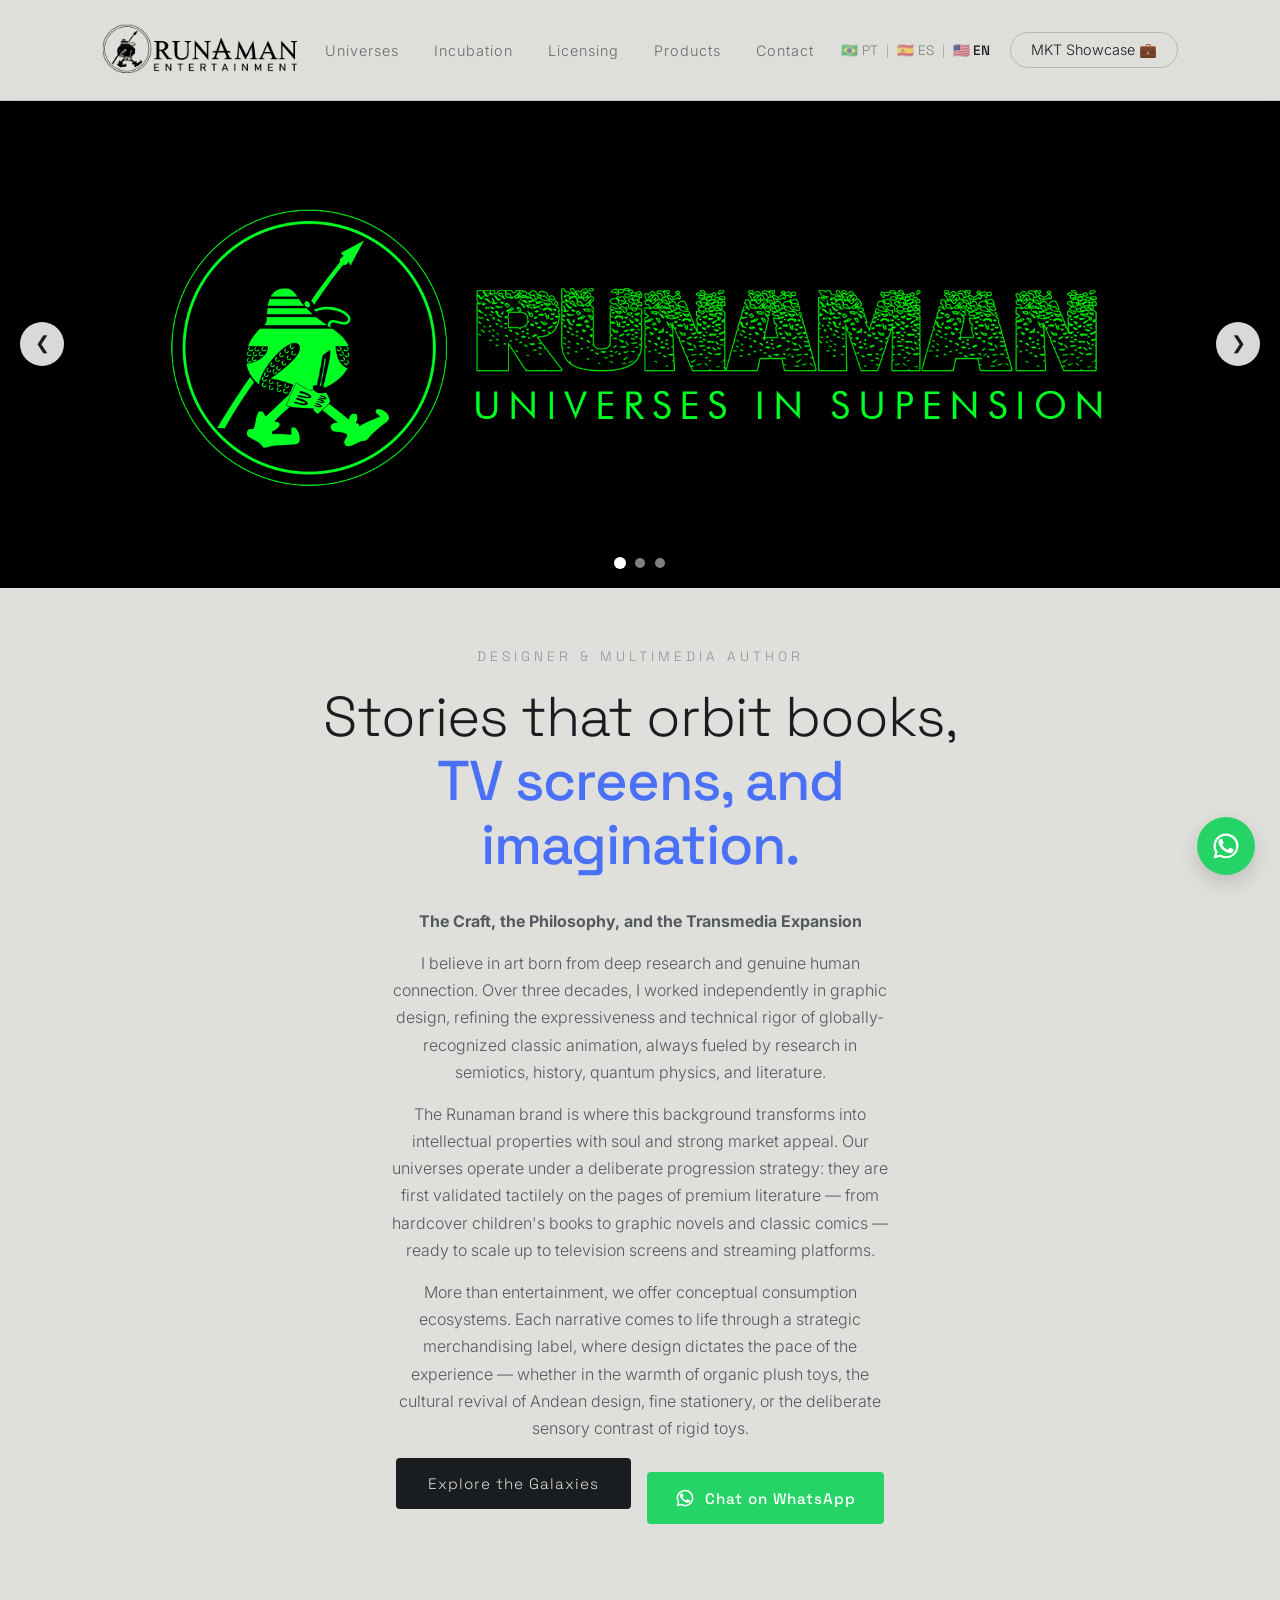
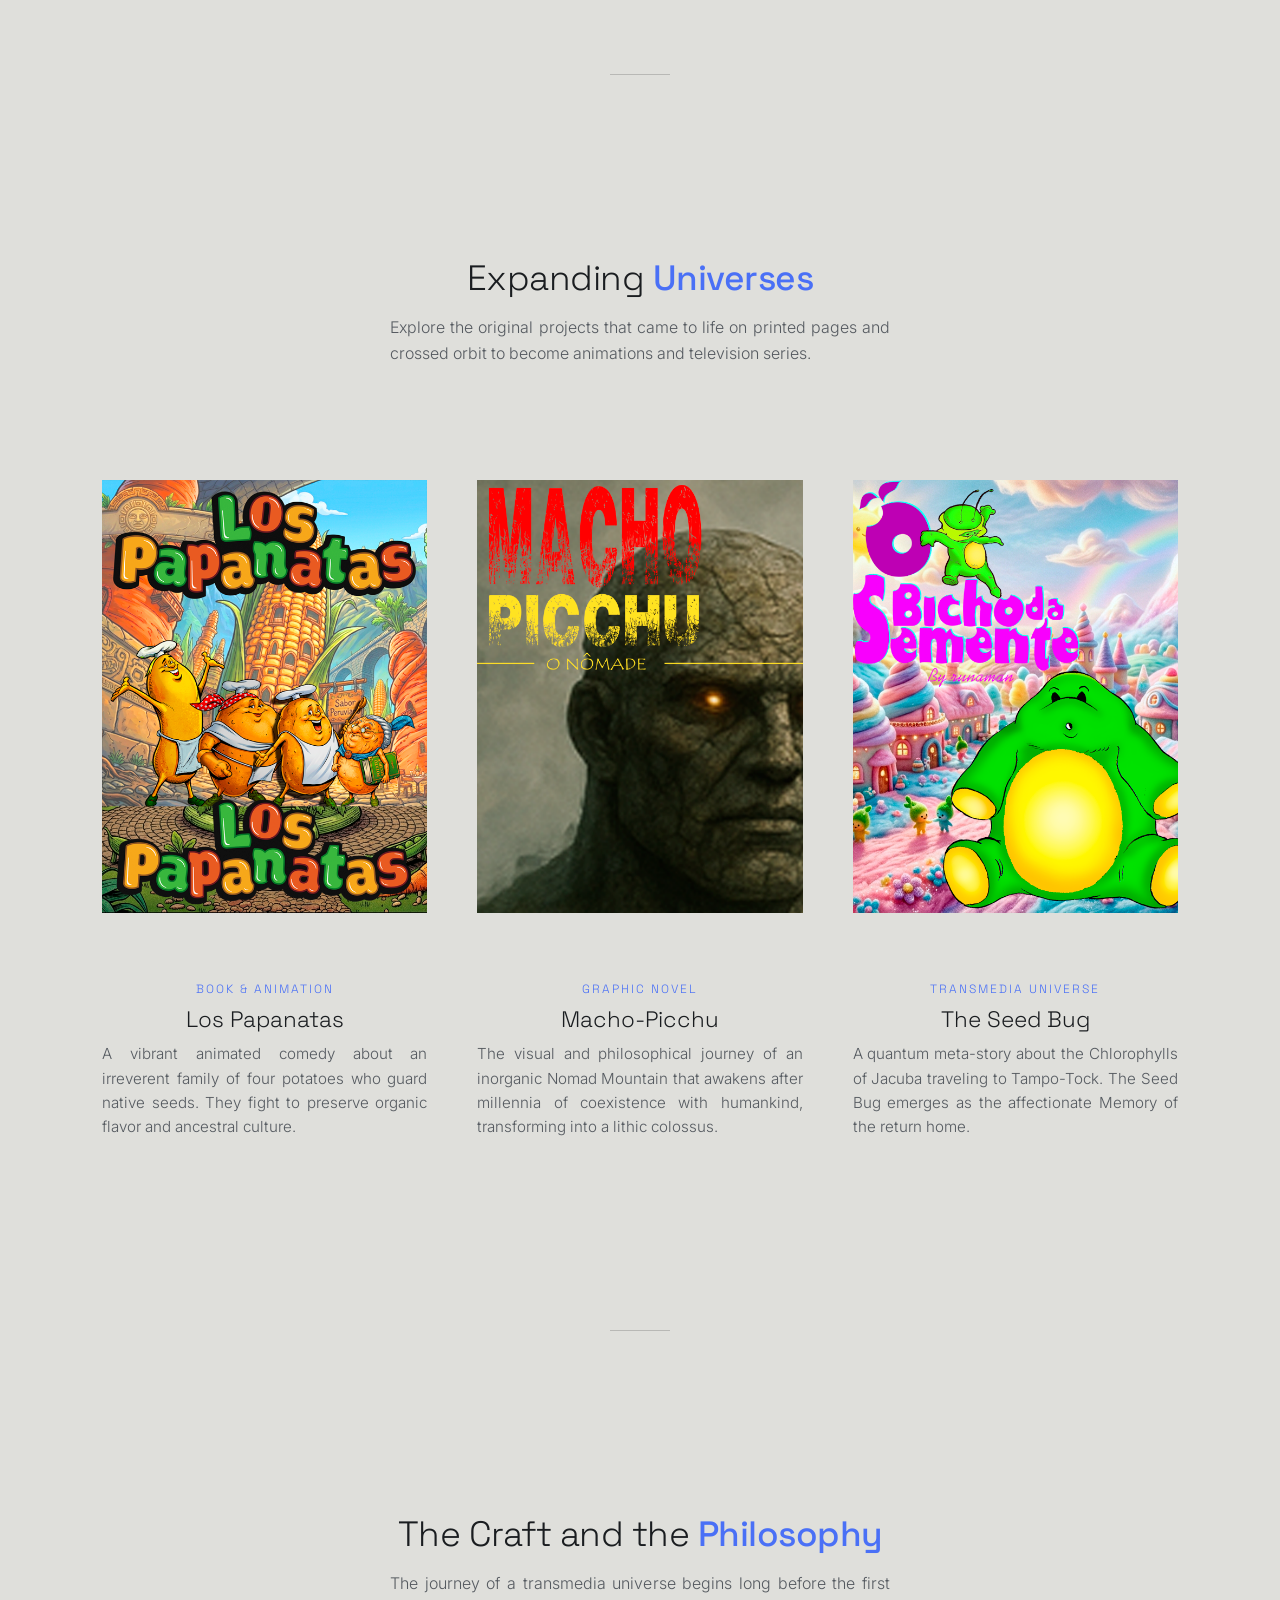
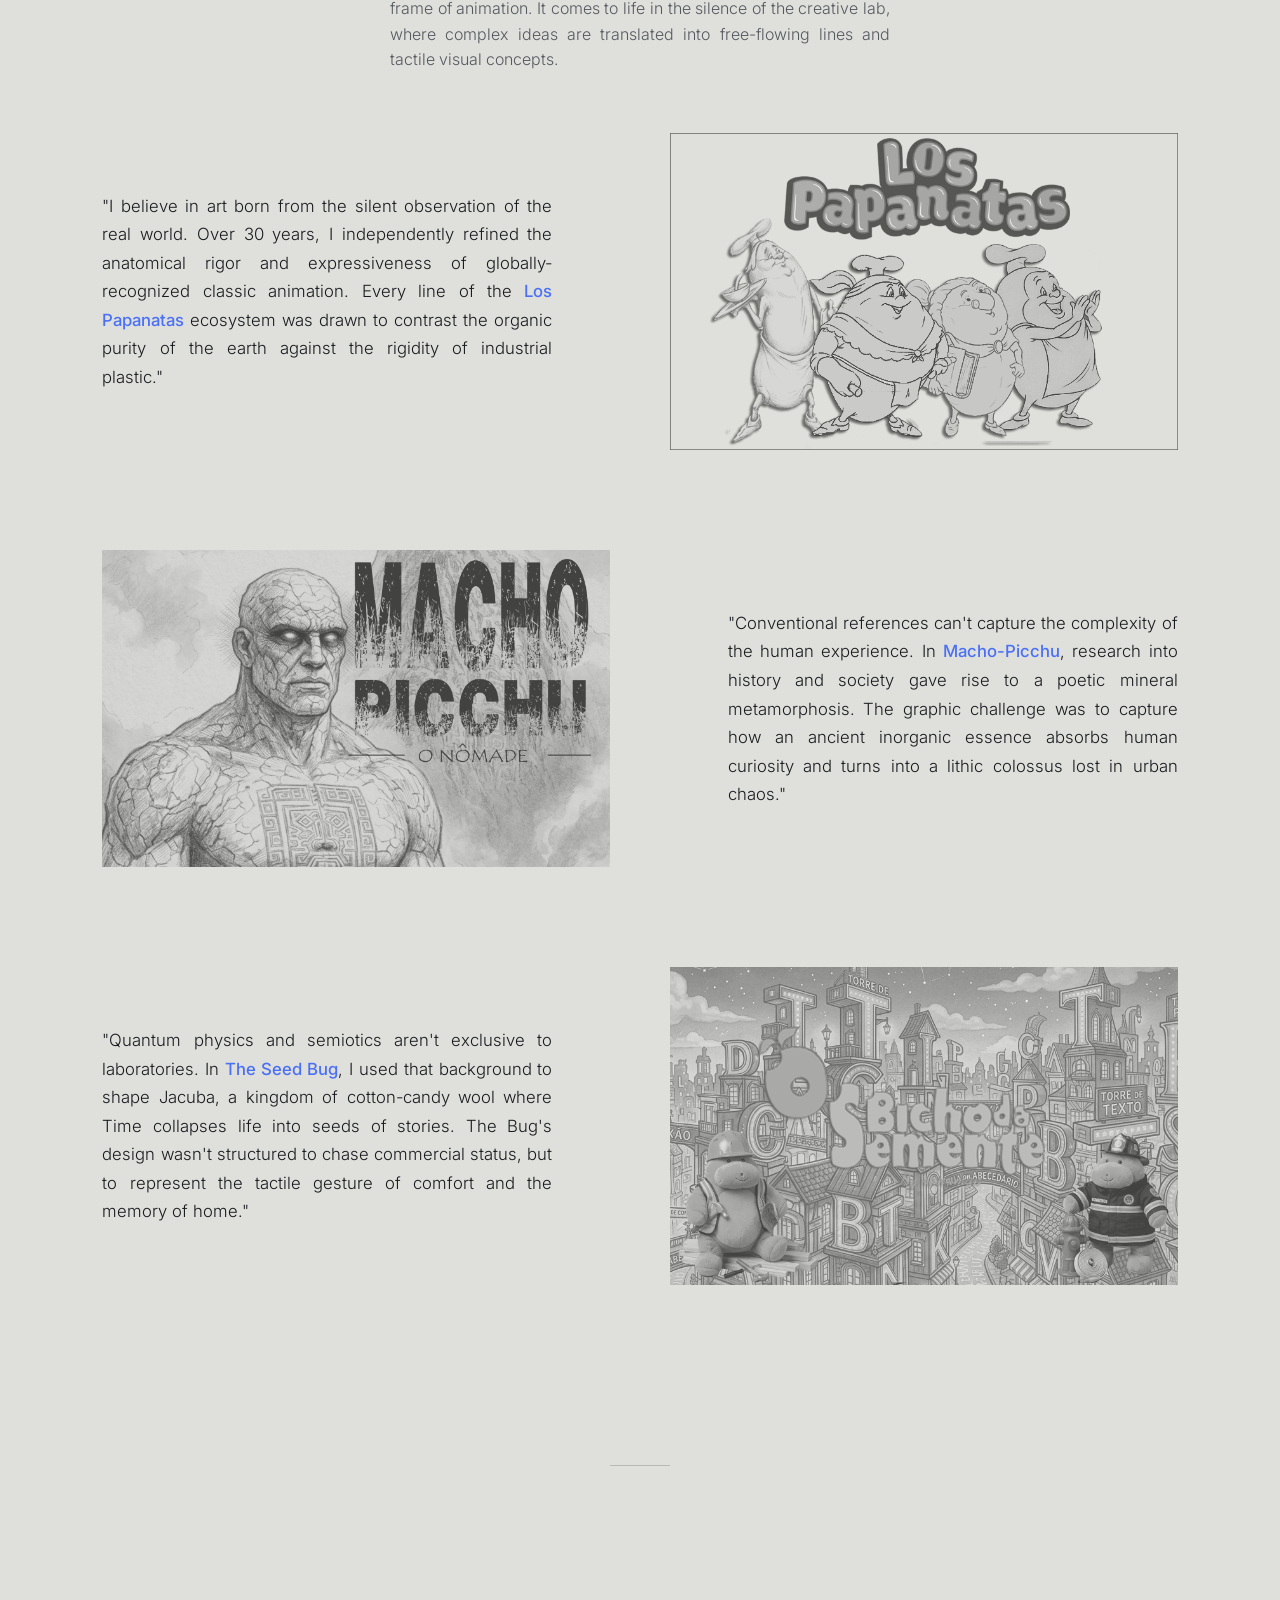
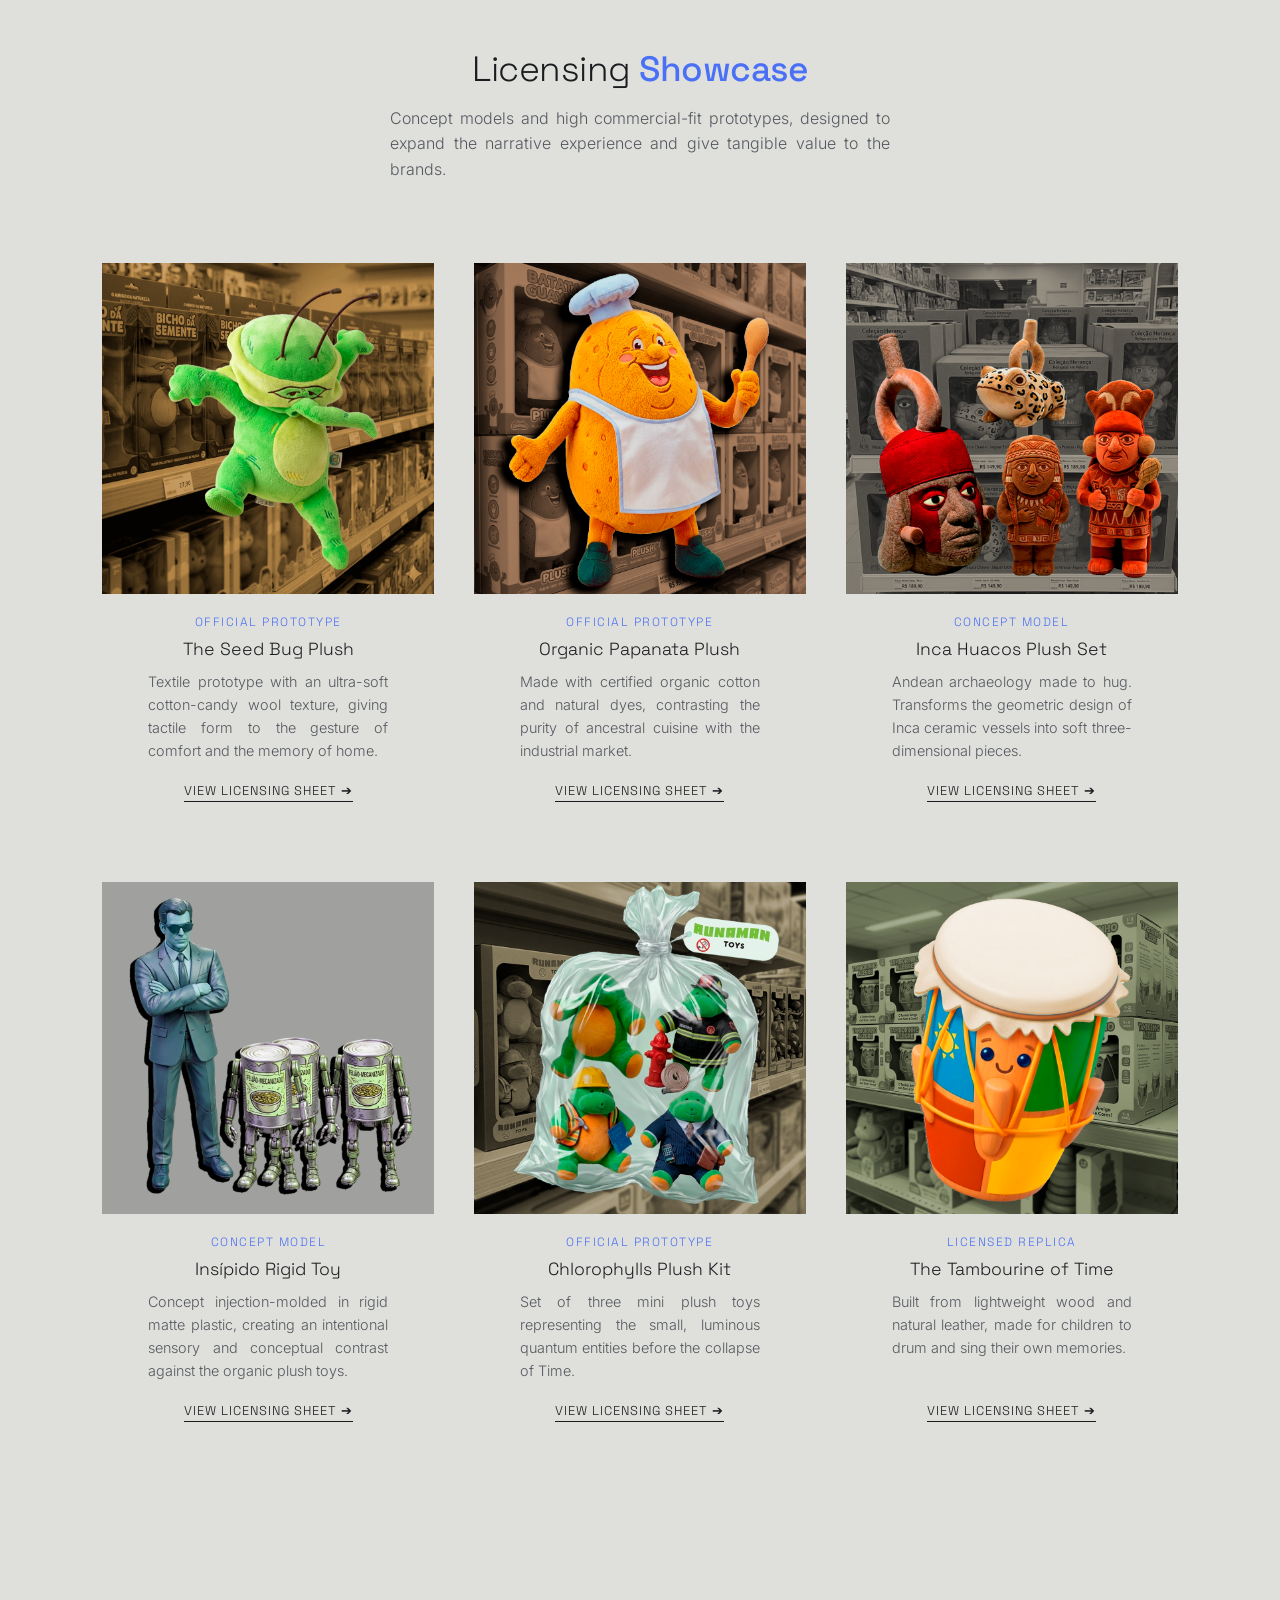
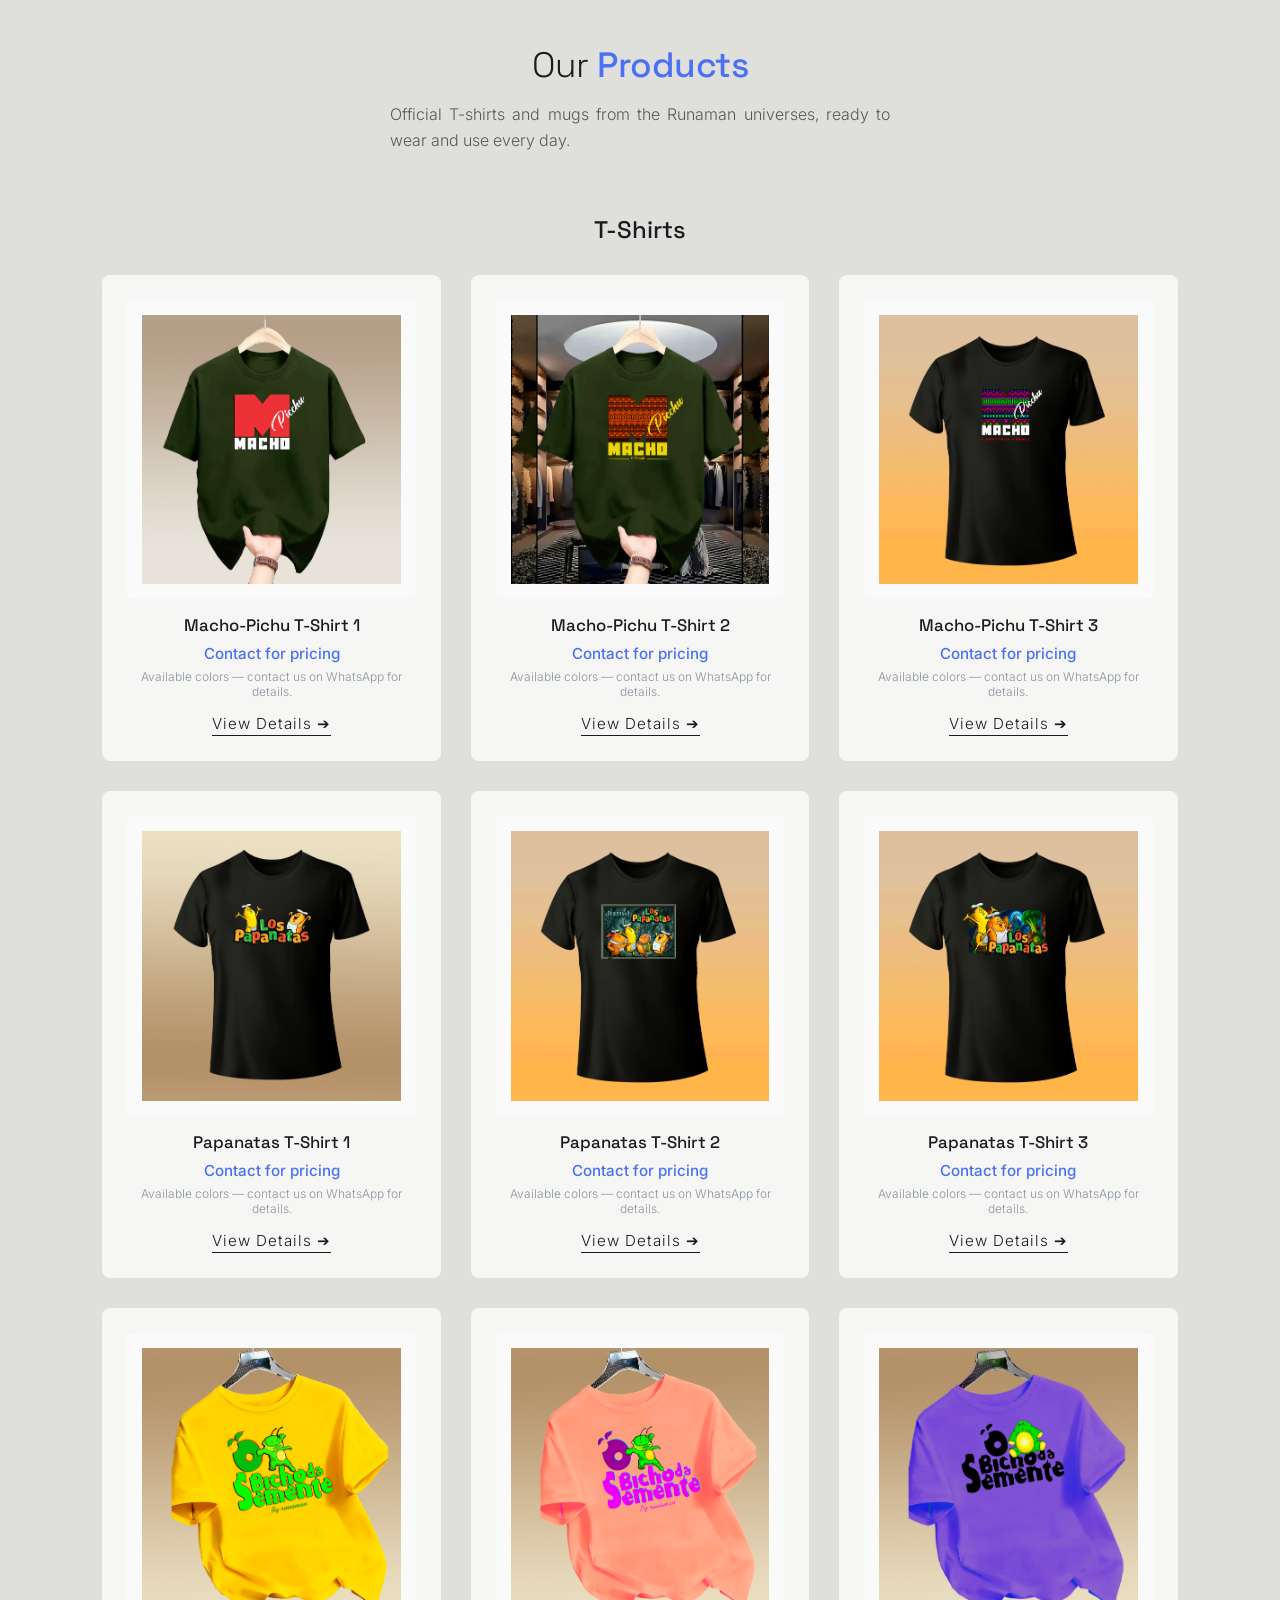
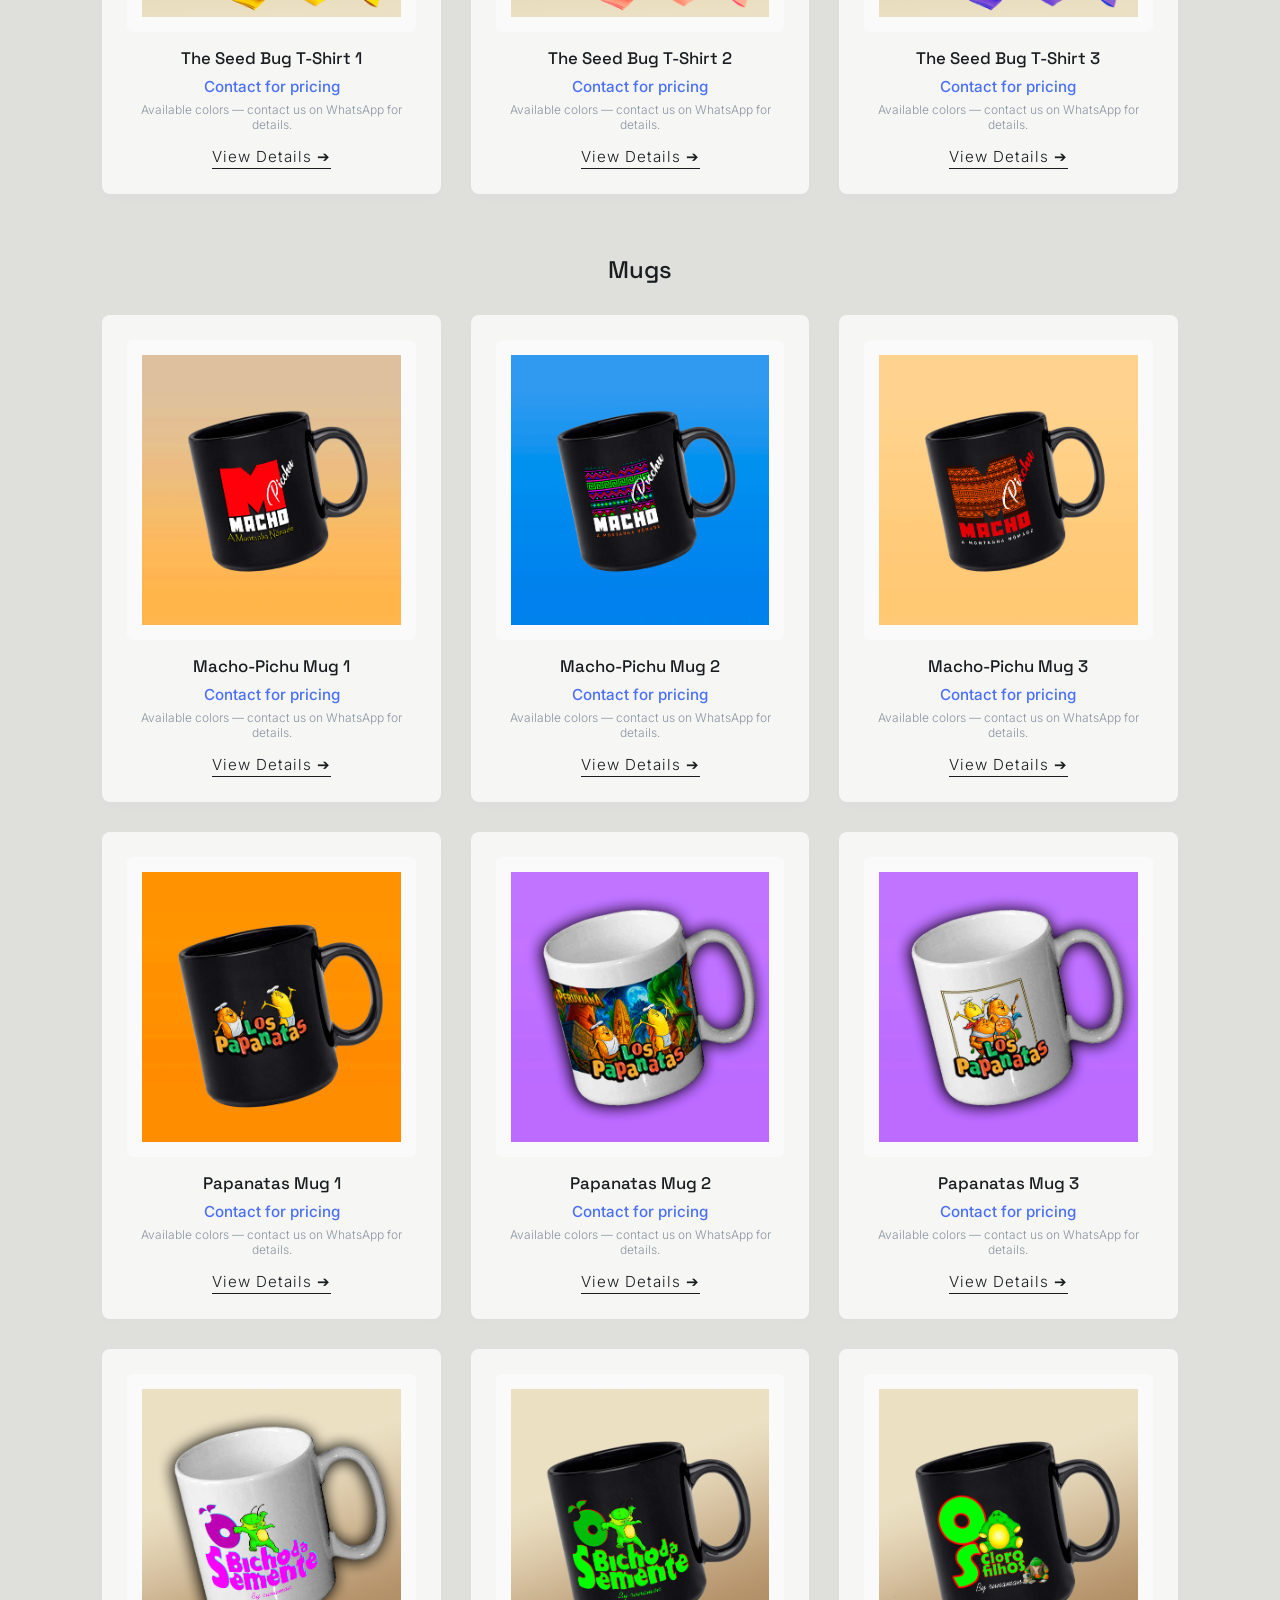
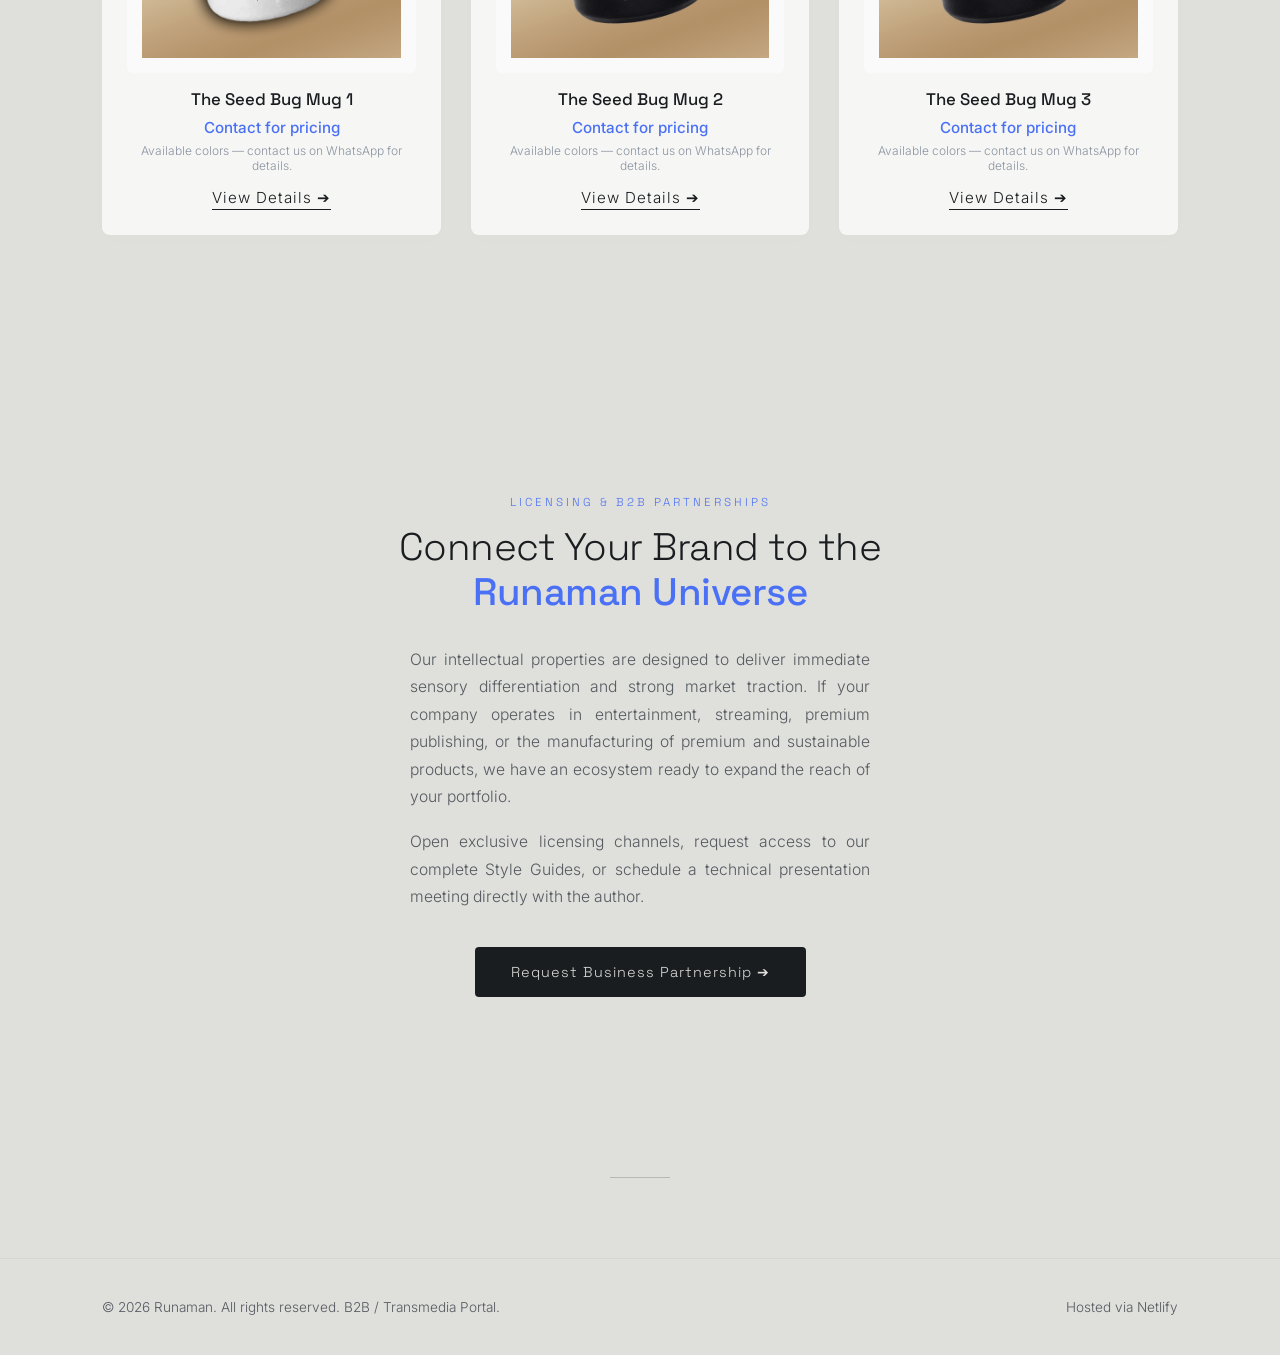
==== commit e114391a: "Add files via upload" ====
--- a/en.html
+++ b/en.html
@@ -1164,13 +1164,13 @@
     <section class="hero-carousel">
         <div class="carousel-track" id="carouselTrack">
             <div class="carousel-slide">
-                <img src="banner1EN.png" alt="Banner 1" class="carousel-img">
+                <img src="banner1en.png" alt="Banner 1" class="carousel-img">
             </div>
             <div class="carousel-slide">
-                <img src="banner2EN.png" alt="Banner 2" class="carousel-img">
+                <img src="banner2en.png" alt="Banner 2" class="carousel-img">
             </div>
             <div class="carousel-slide">
-                <img src="banner3EN.png" alt="Banner 3" class="carousel-img">
+                <img src="banner3en.png" alt="Banner 3" class="carousel-img">
             </div>
         </div>
 
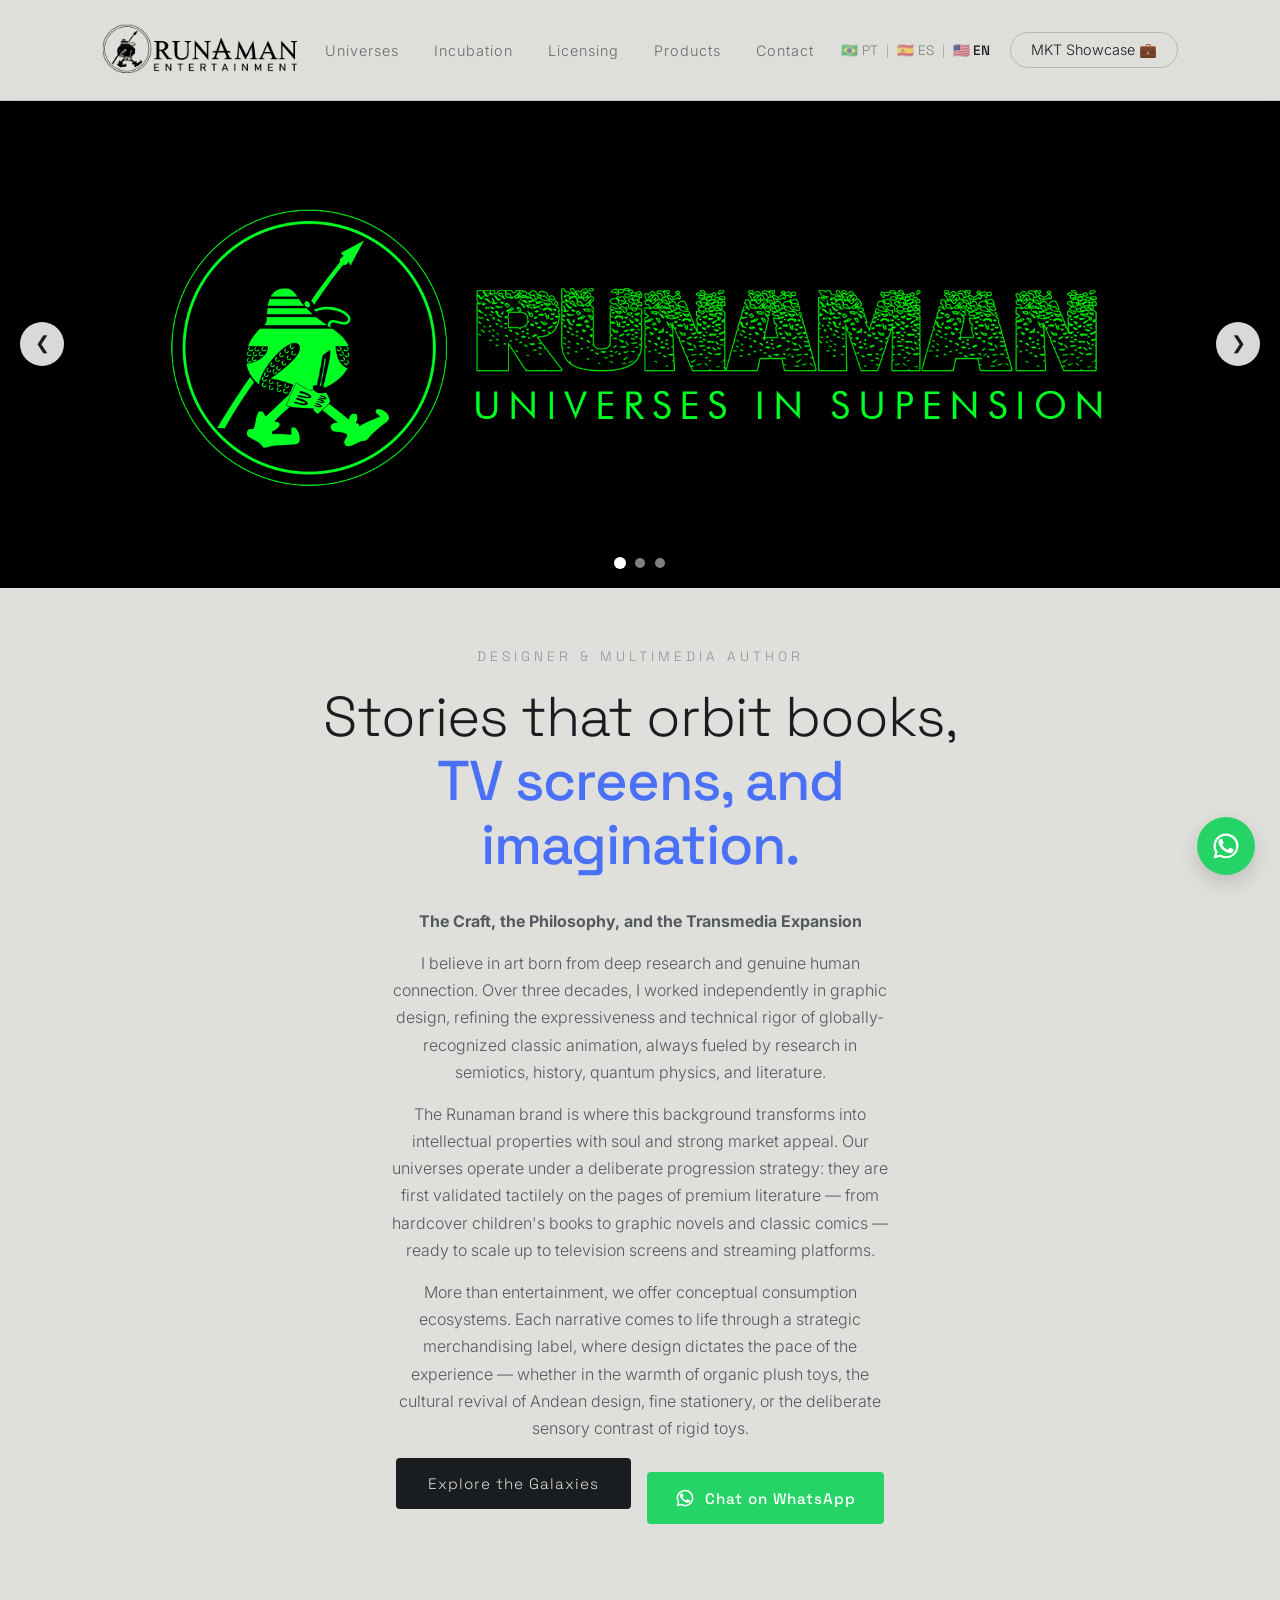
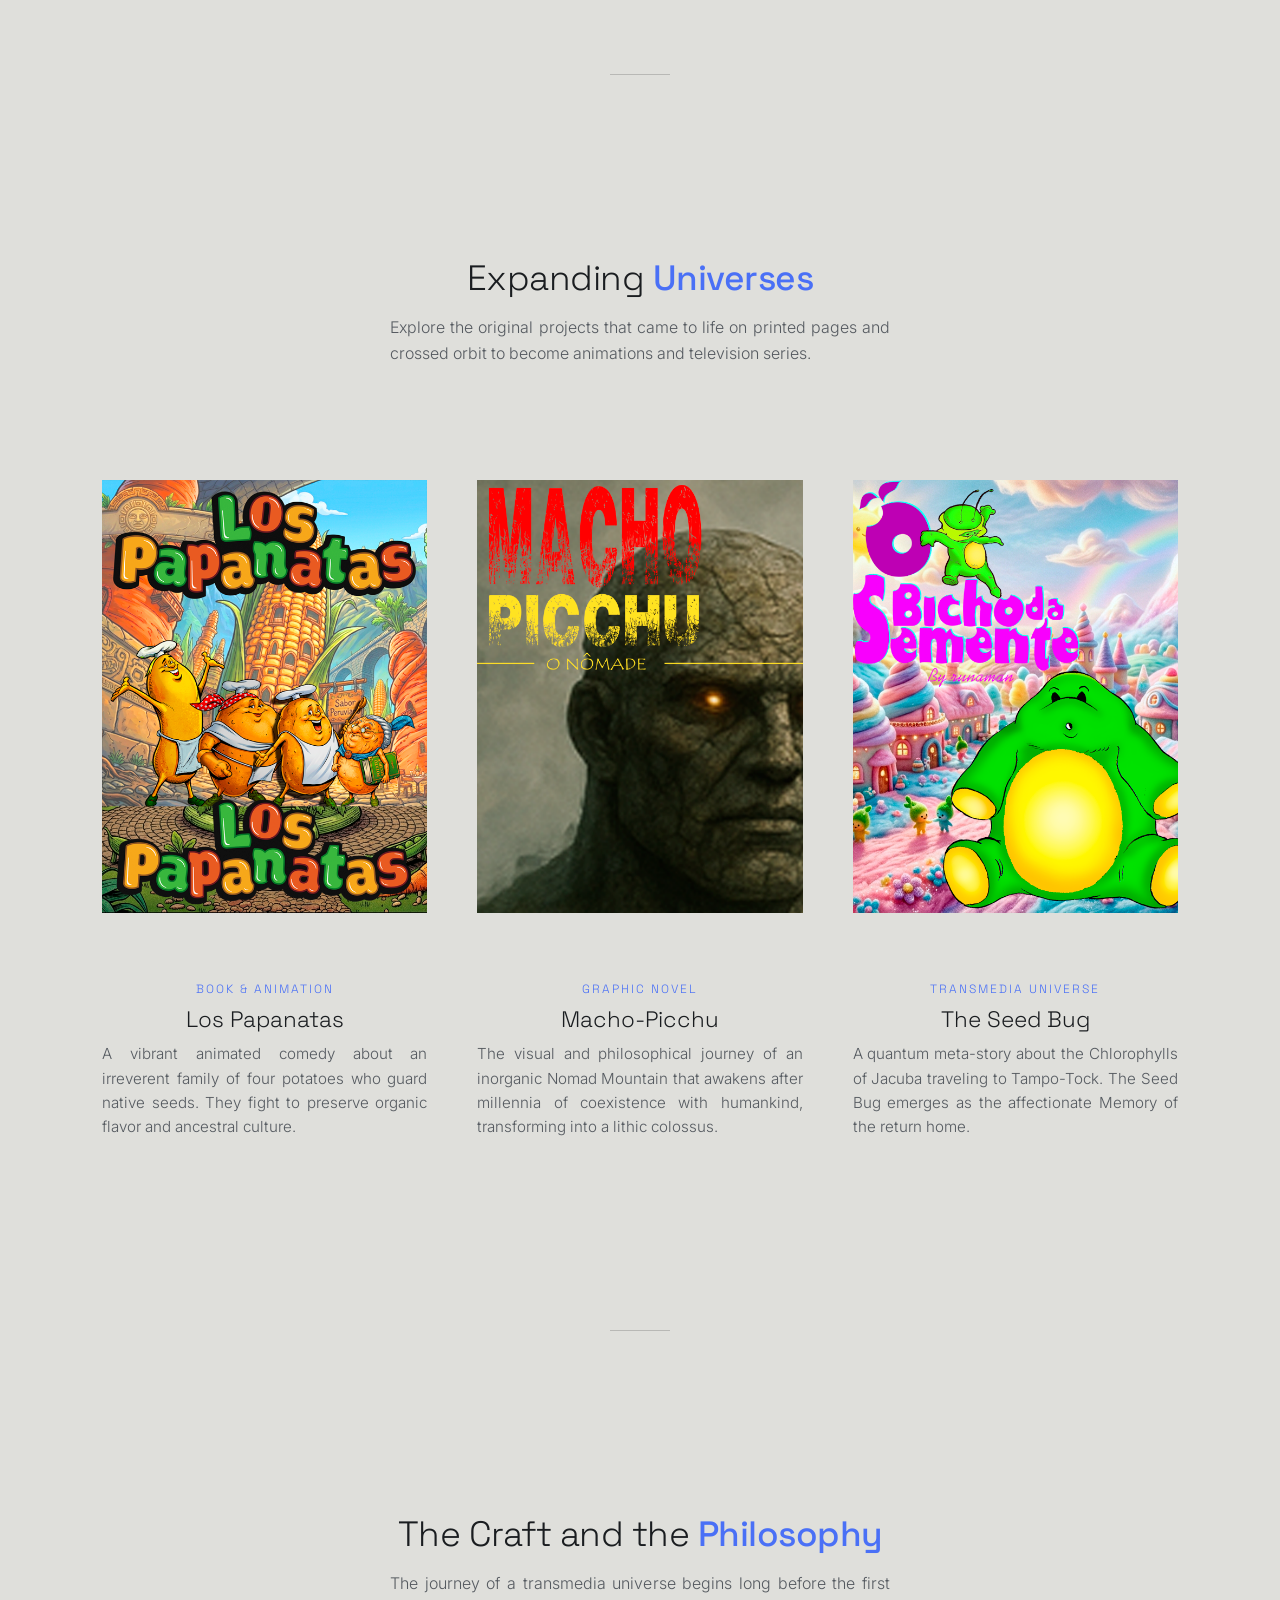
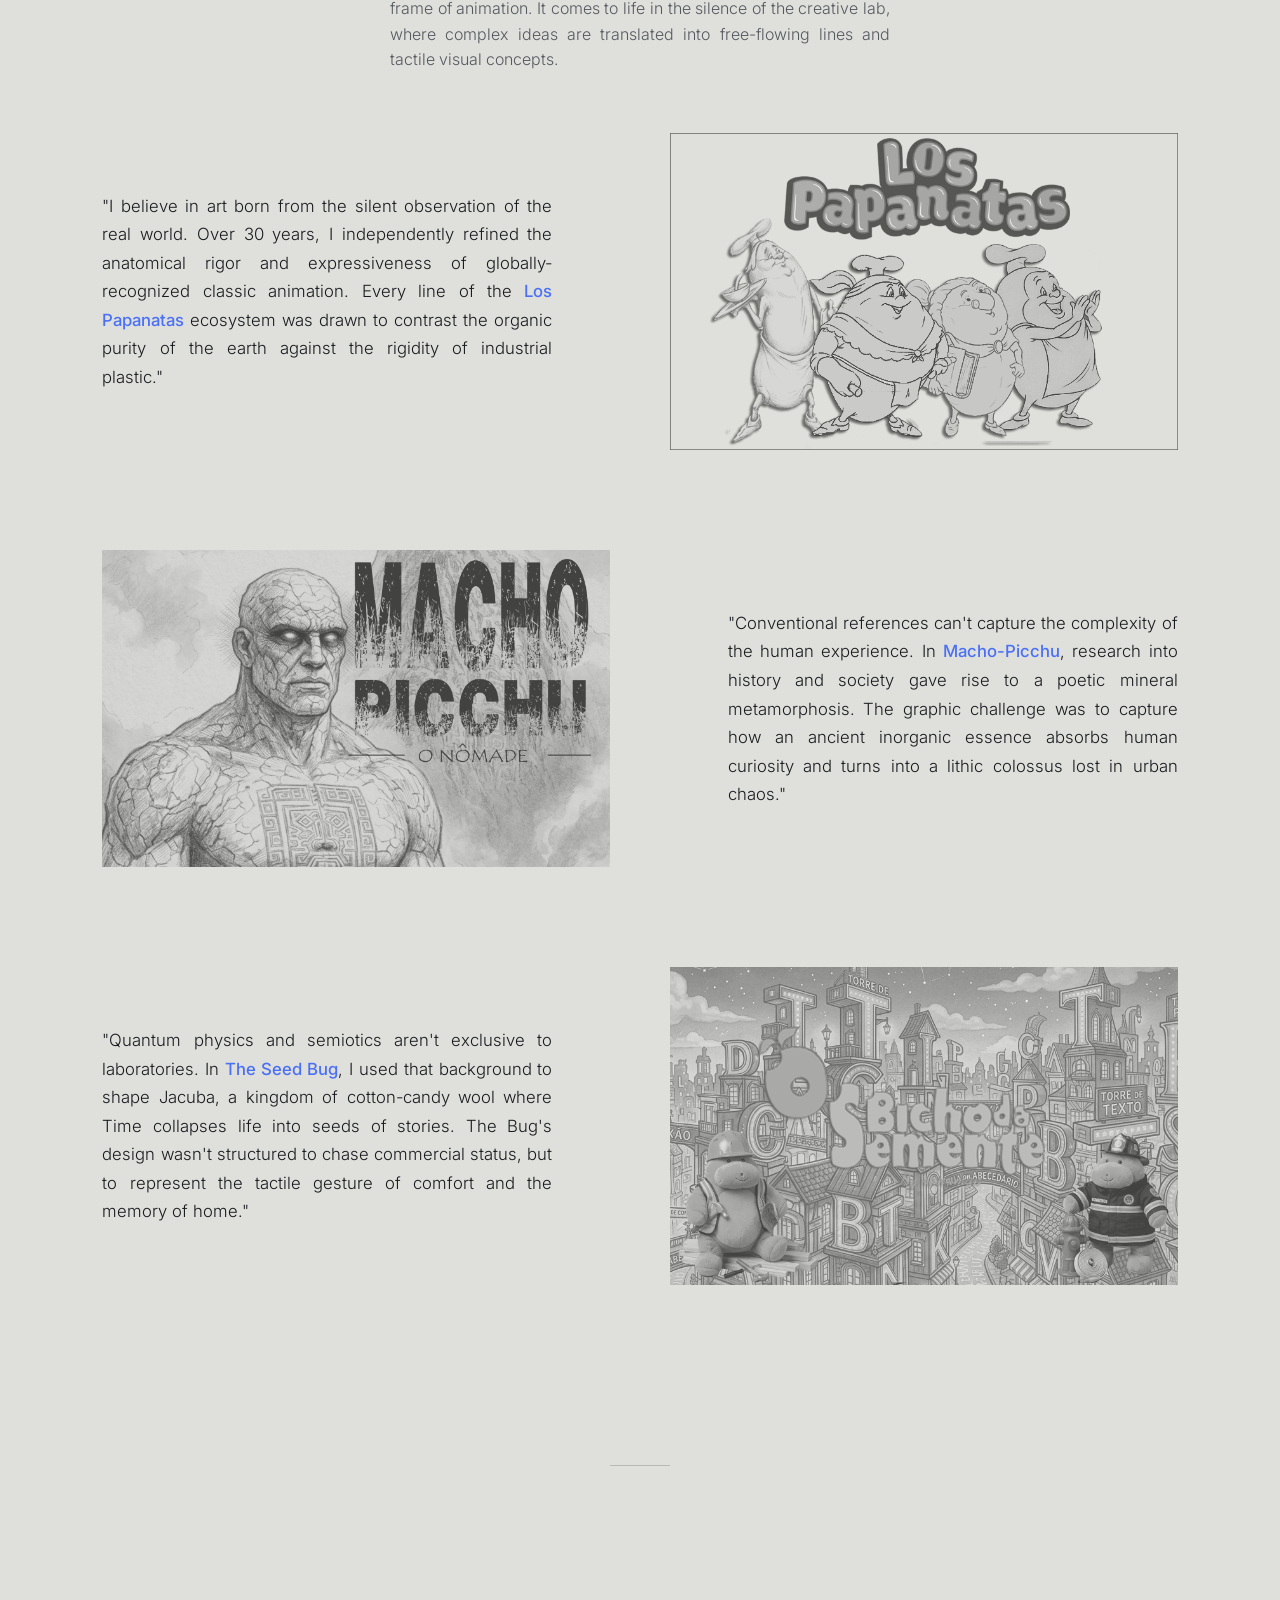
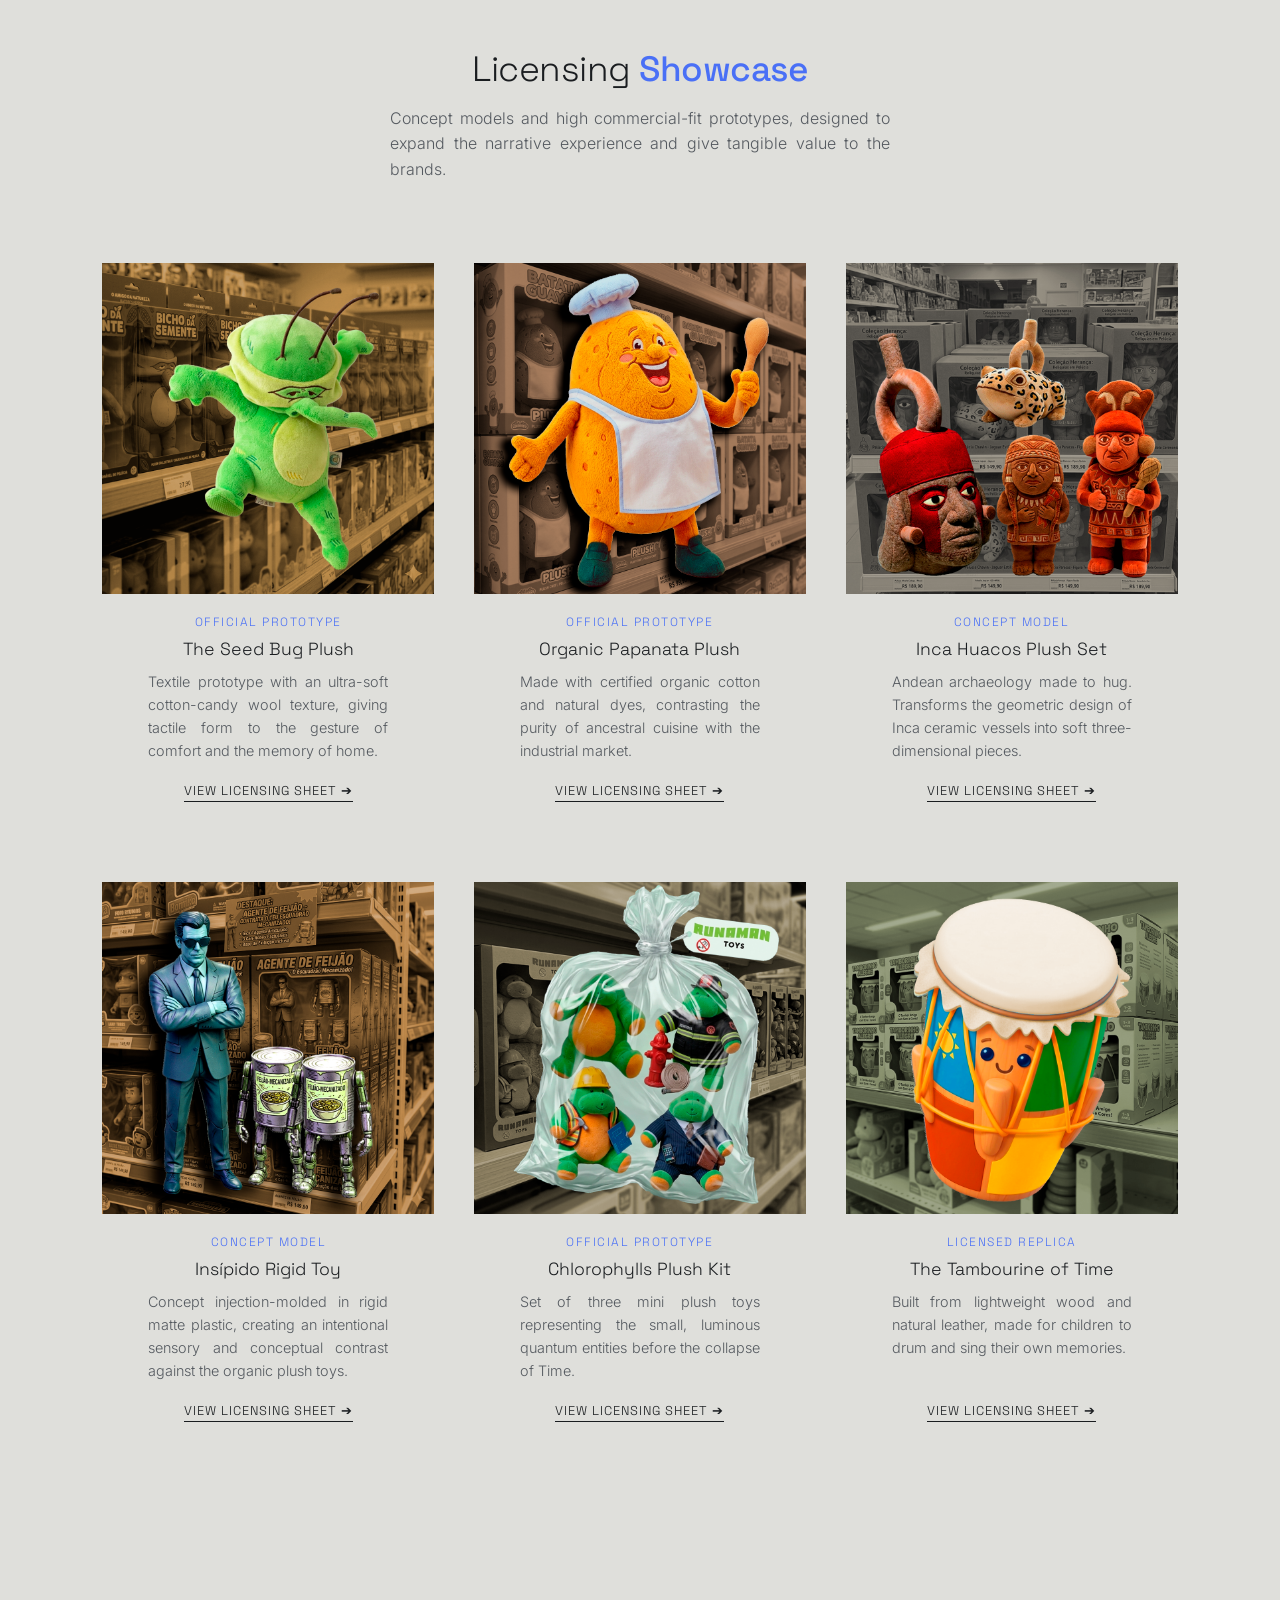
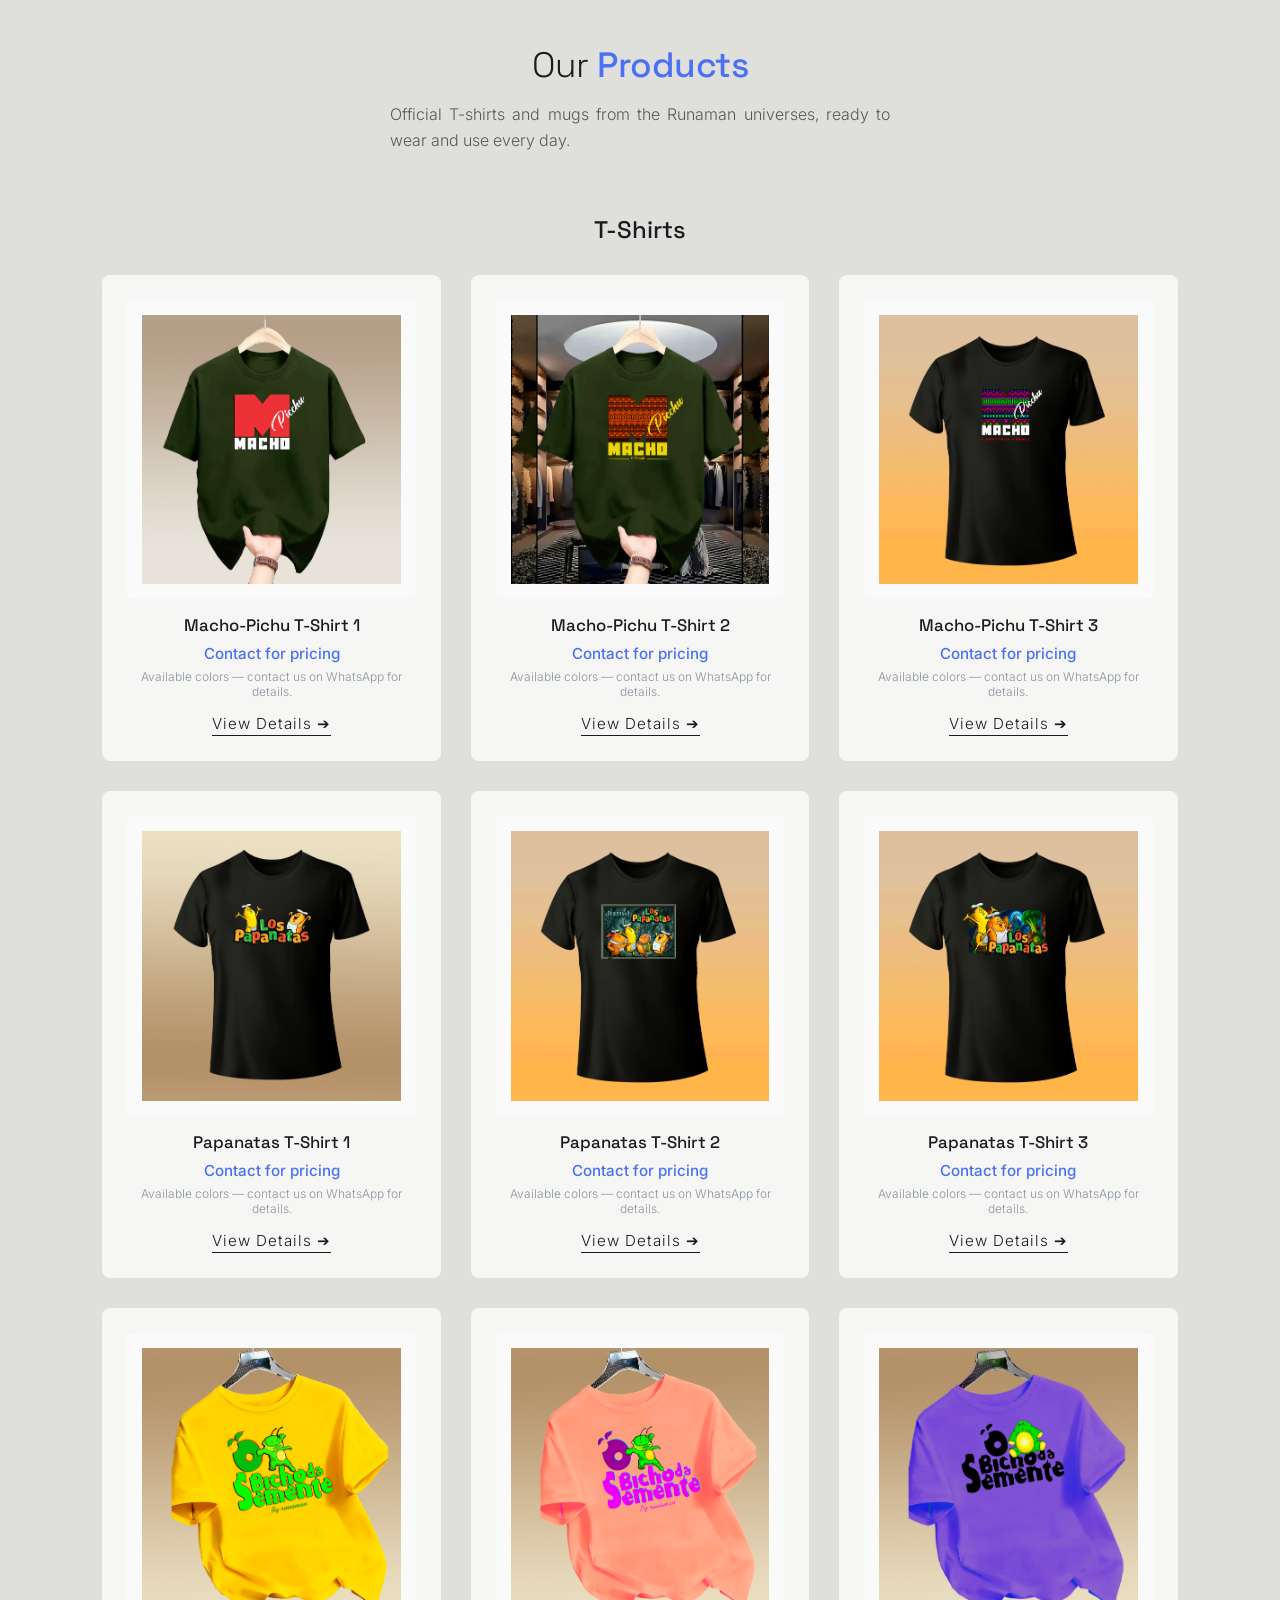
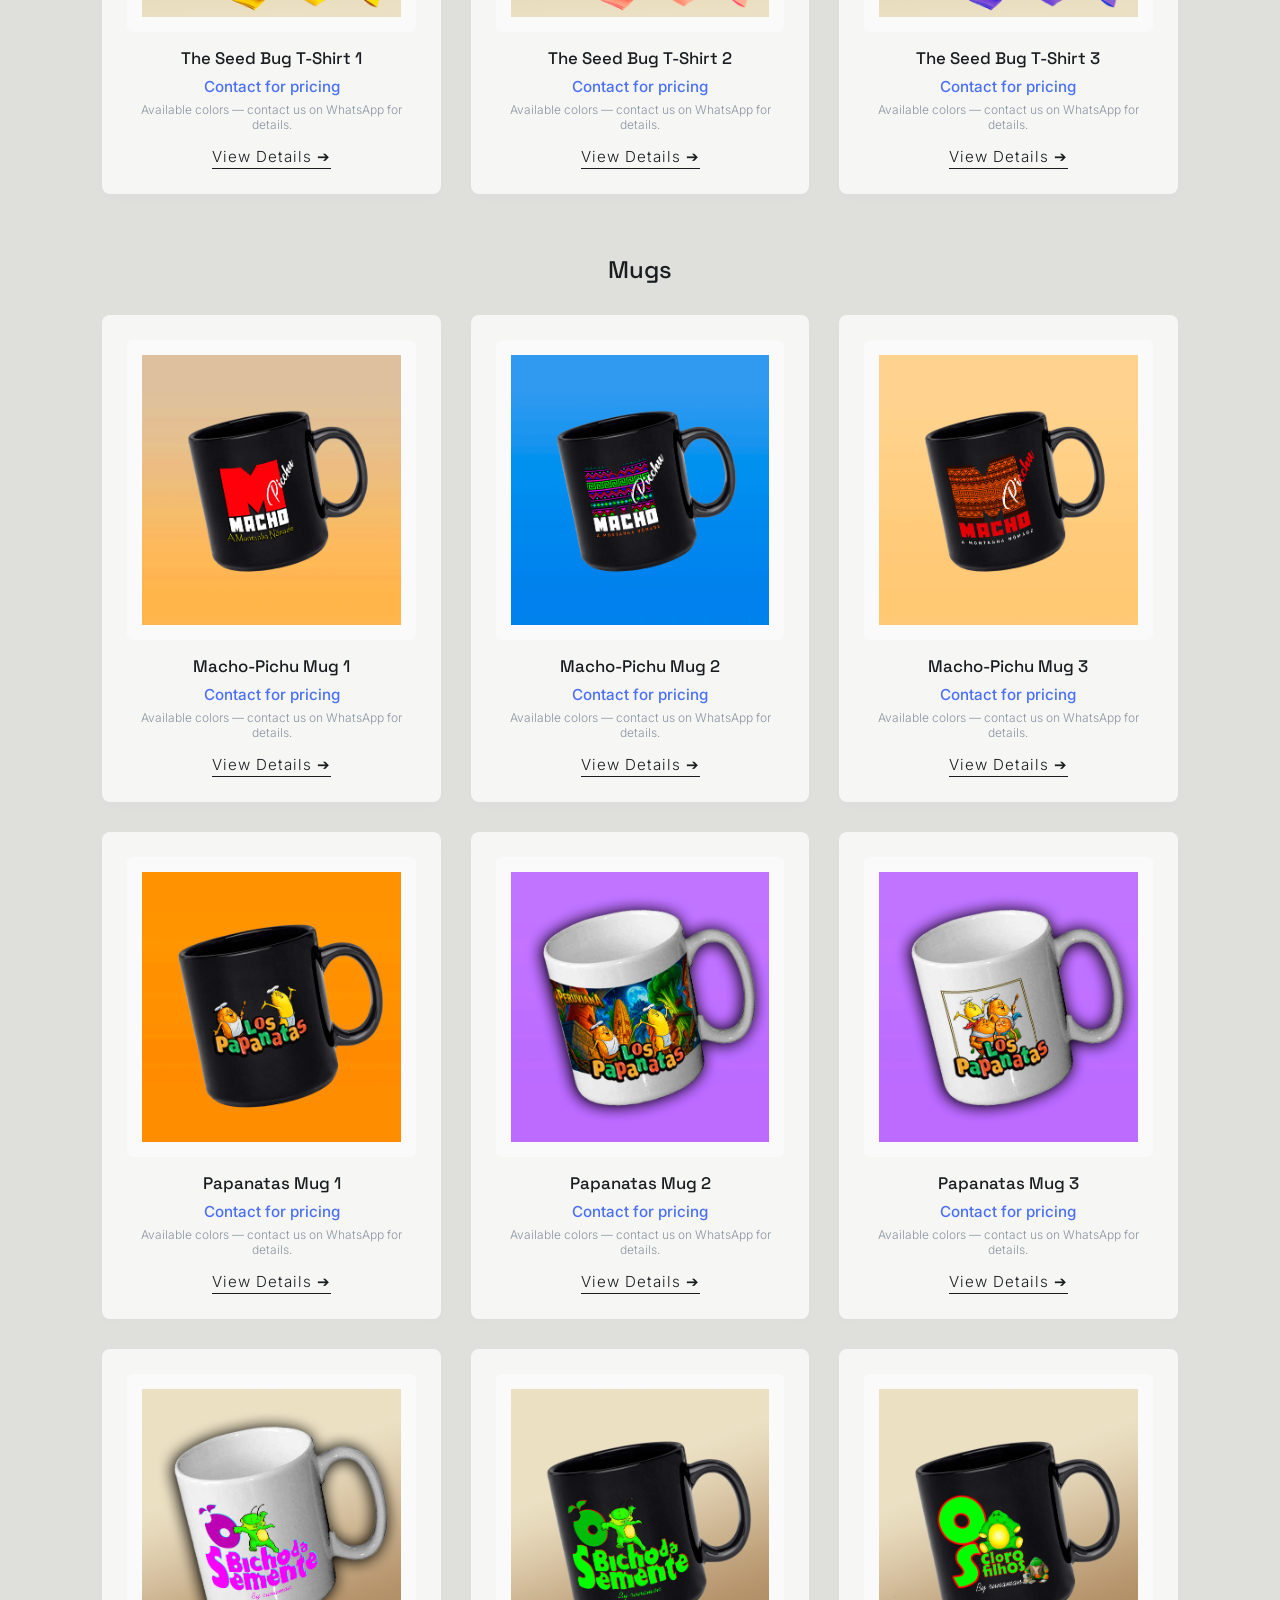
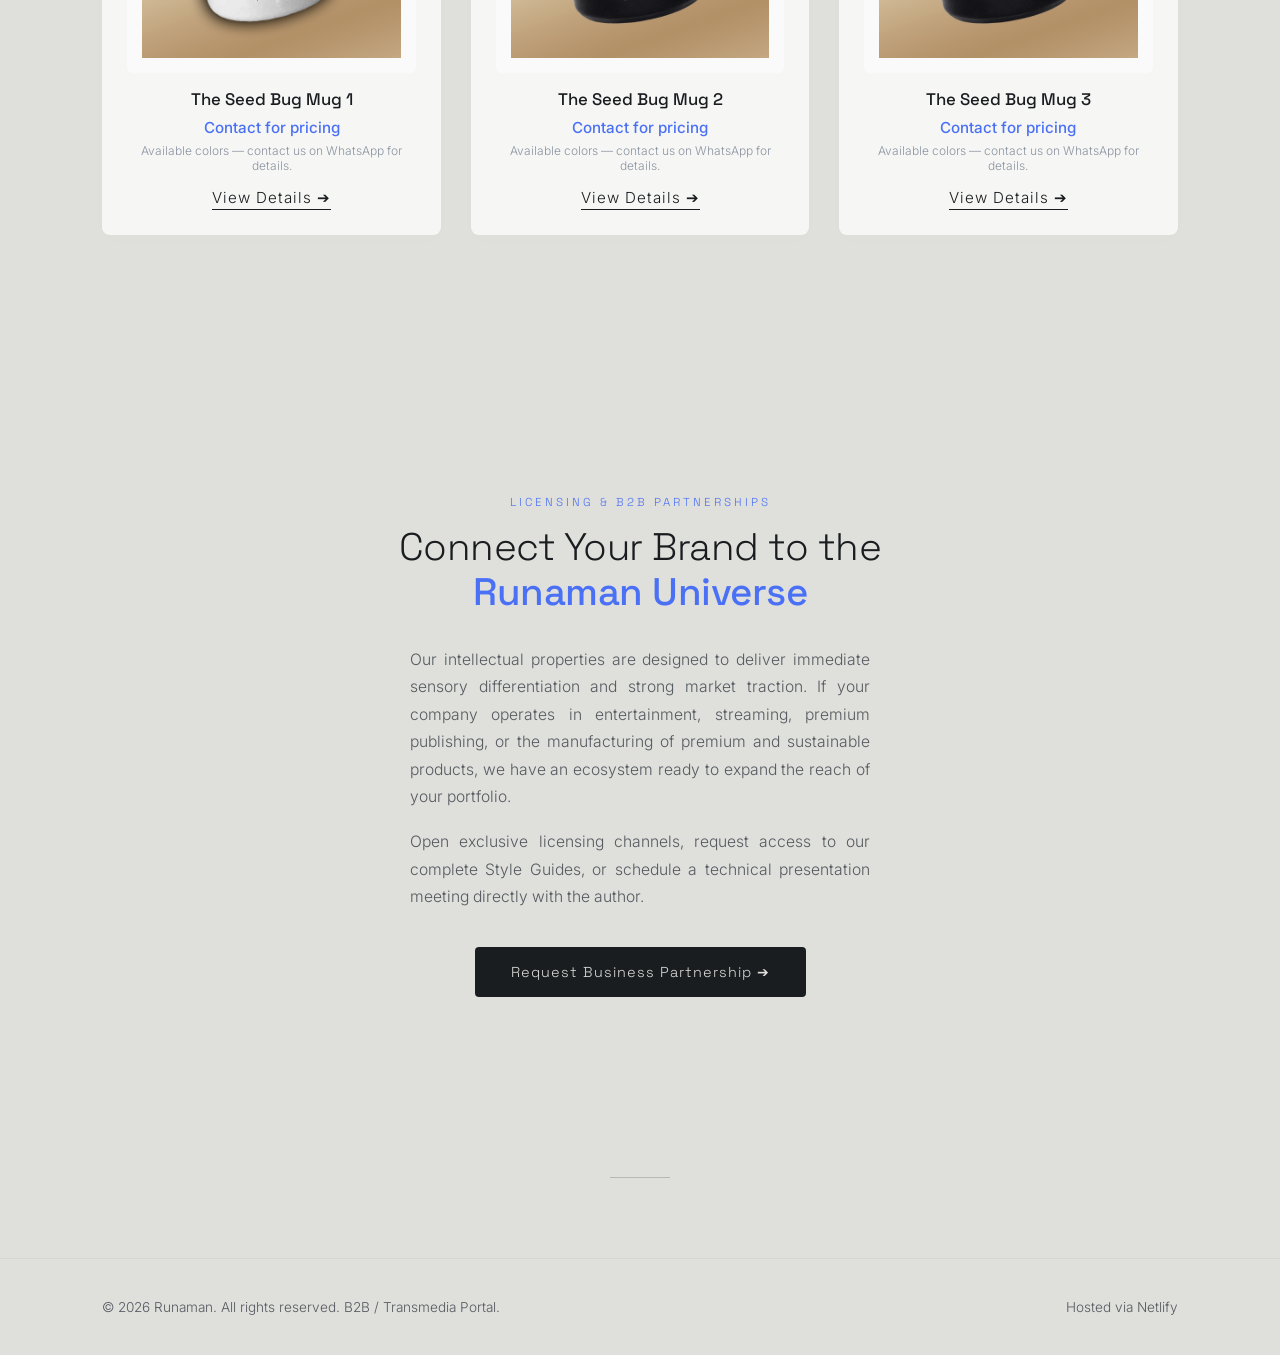
==== commit 5b4092e2: "Add files via upload" ====
--- a/en.html
+++ b/en.html
@@ -1,6 +1,15 @@
 <!DOCTYPE html>
 <html lang="en">
 <head>
+    <!-- Google tag (gtag.js) -->
+    <script async src="https://www.googletagmanager.com/gtag/js?id=G-C5TC4RPHJN"></script>
+    <script>
+        window.dataLayer = window.dataLayer || [];
+        function gtag(){dataLayer.push(arguments);}
+        gtag('js', new Date());
+        gtag('config', 'G-C5TC4RPHJN');
+    </script>
+
     <meta charset="UTF-8">
     <meta name="viewport" content="width=device-width, initial-scale=1.0">
     <title>Runaman | Galactic Universe</title>
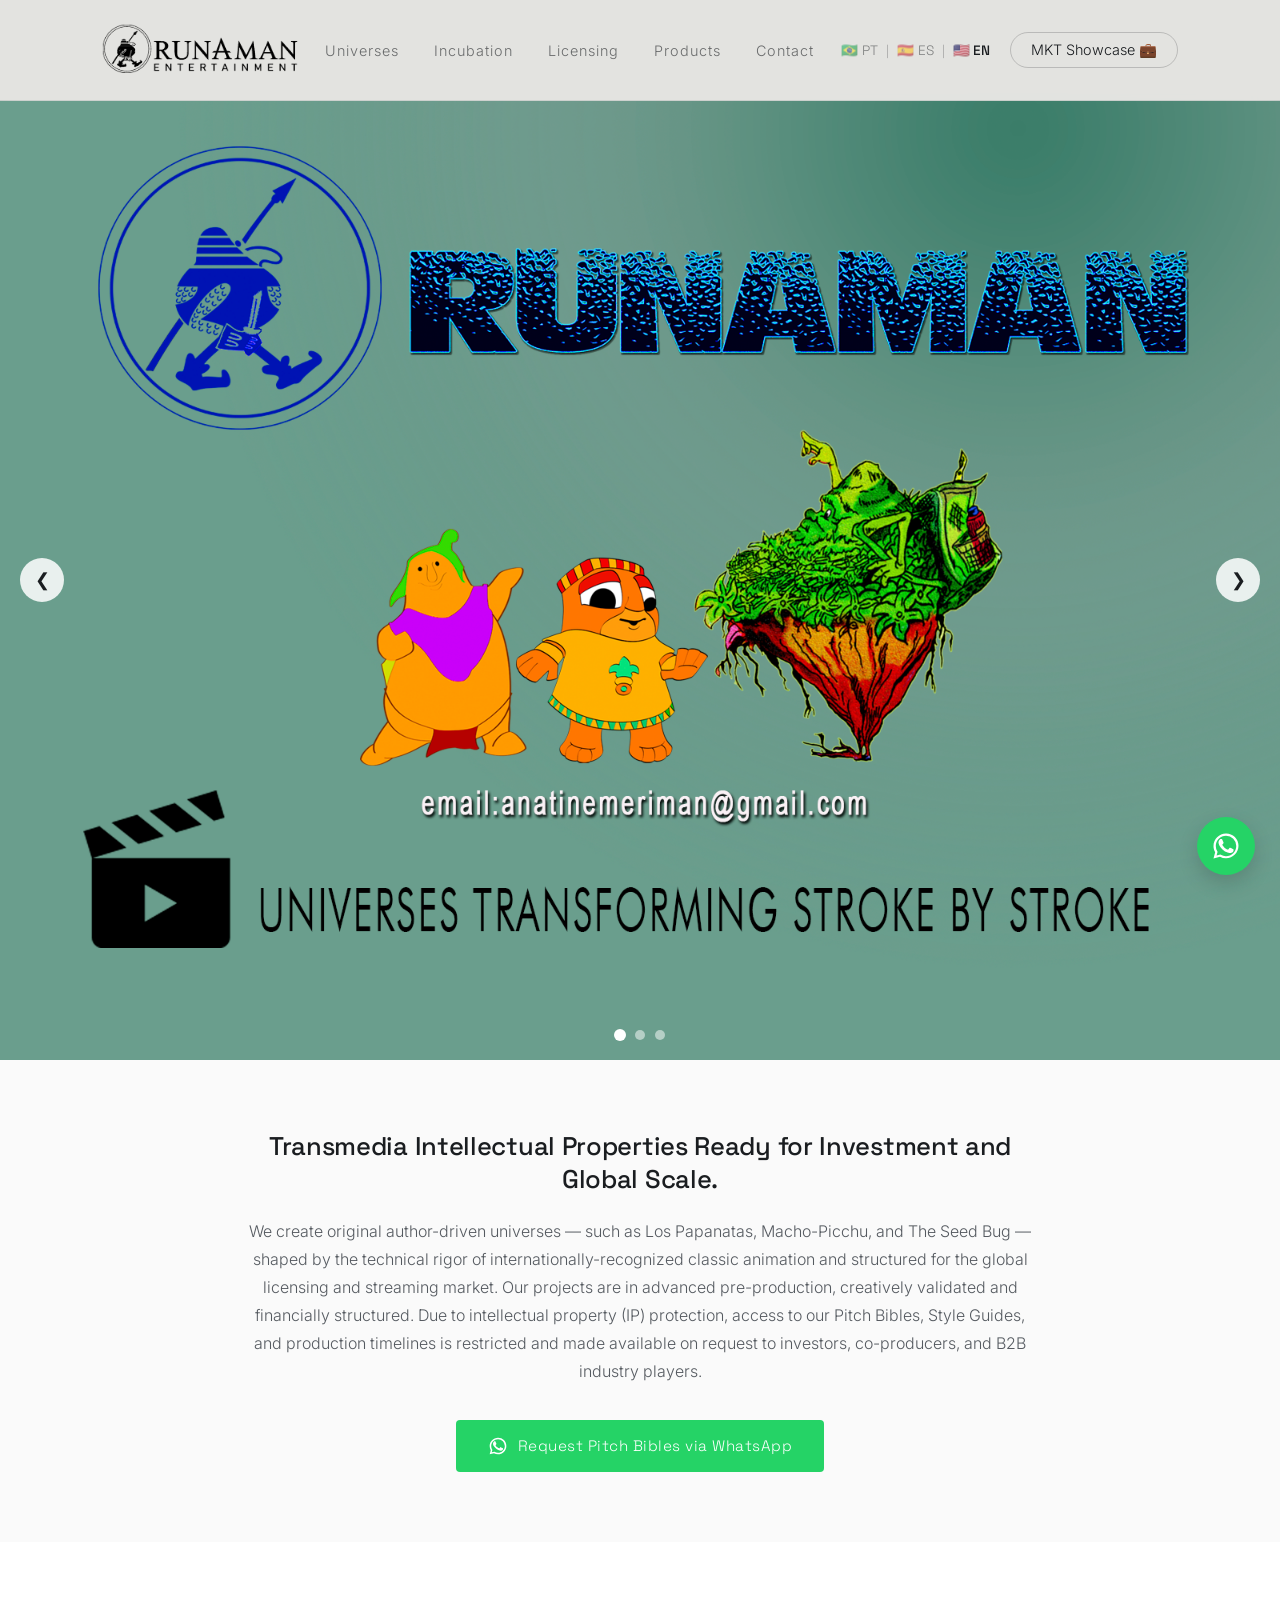
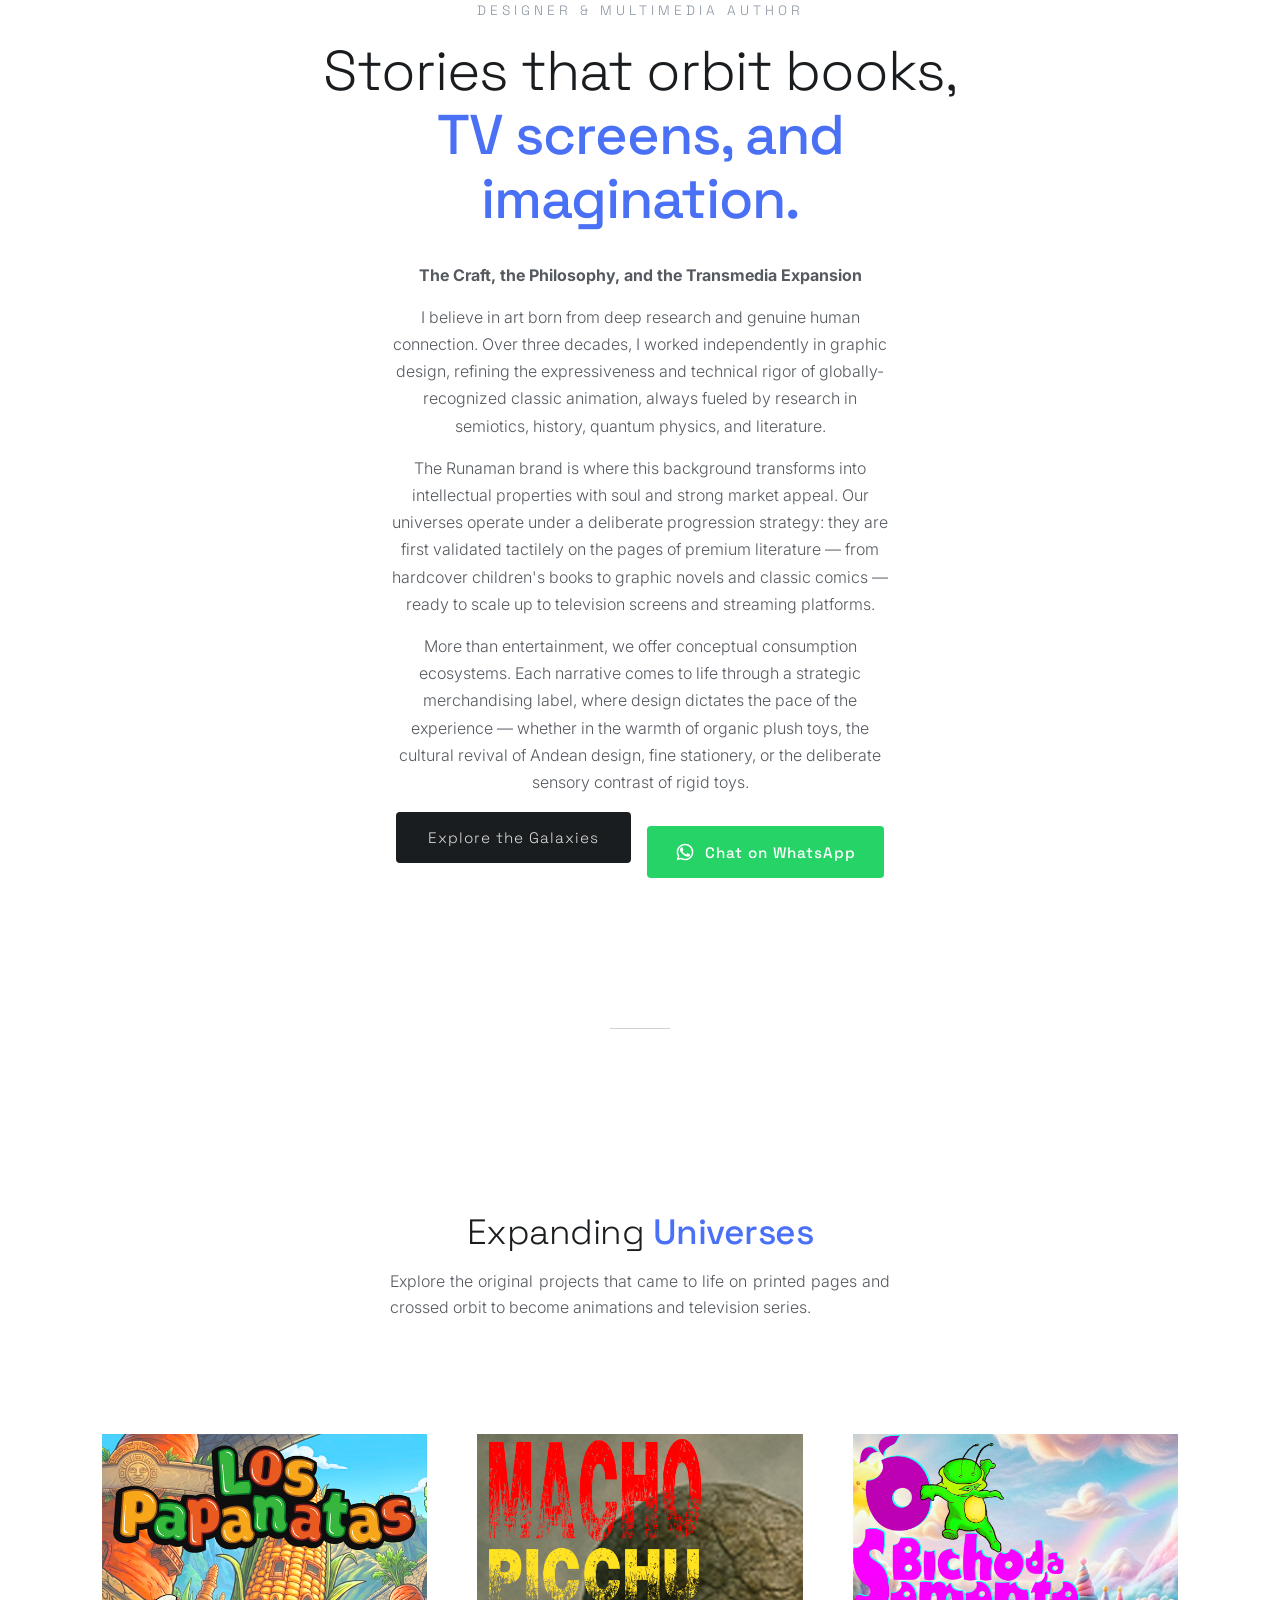
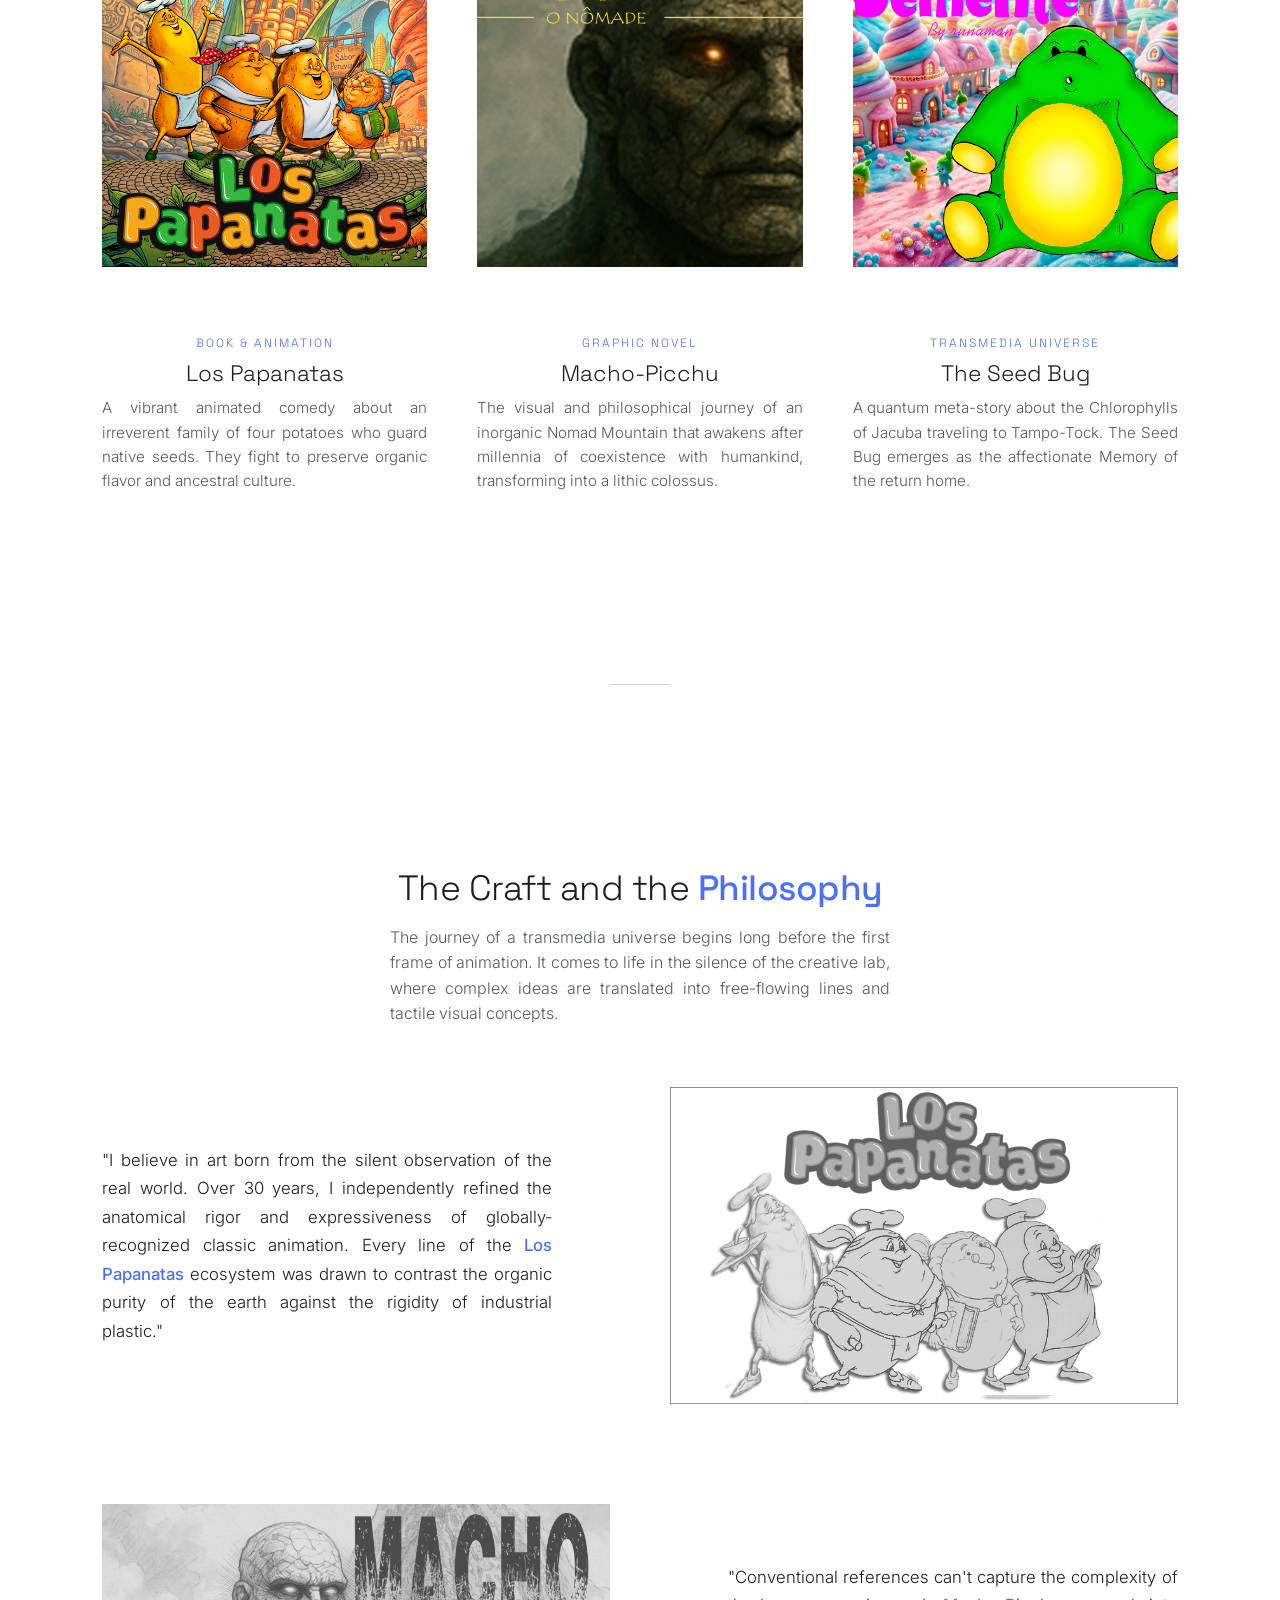
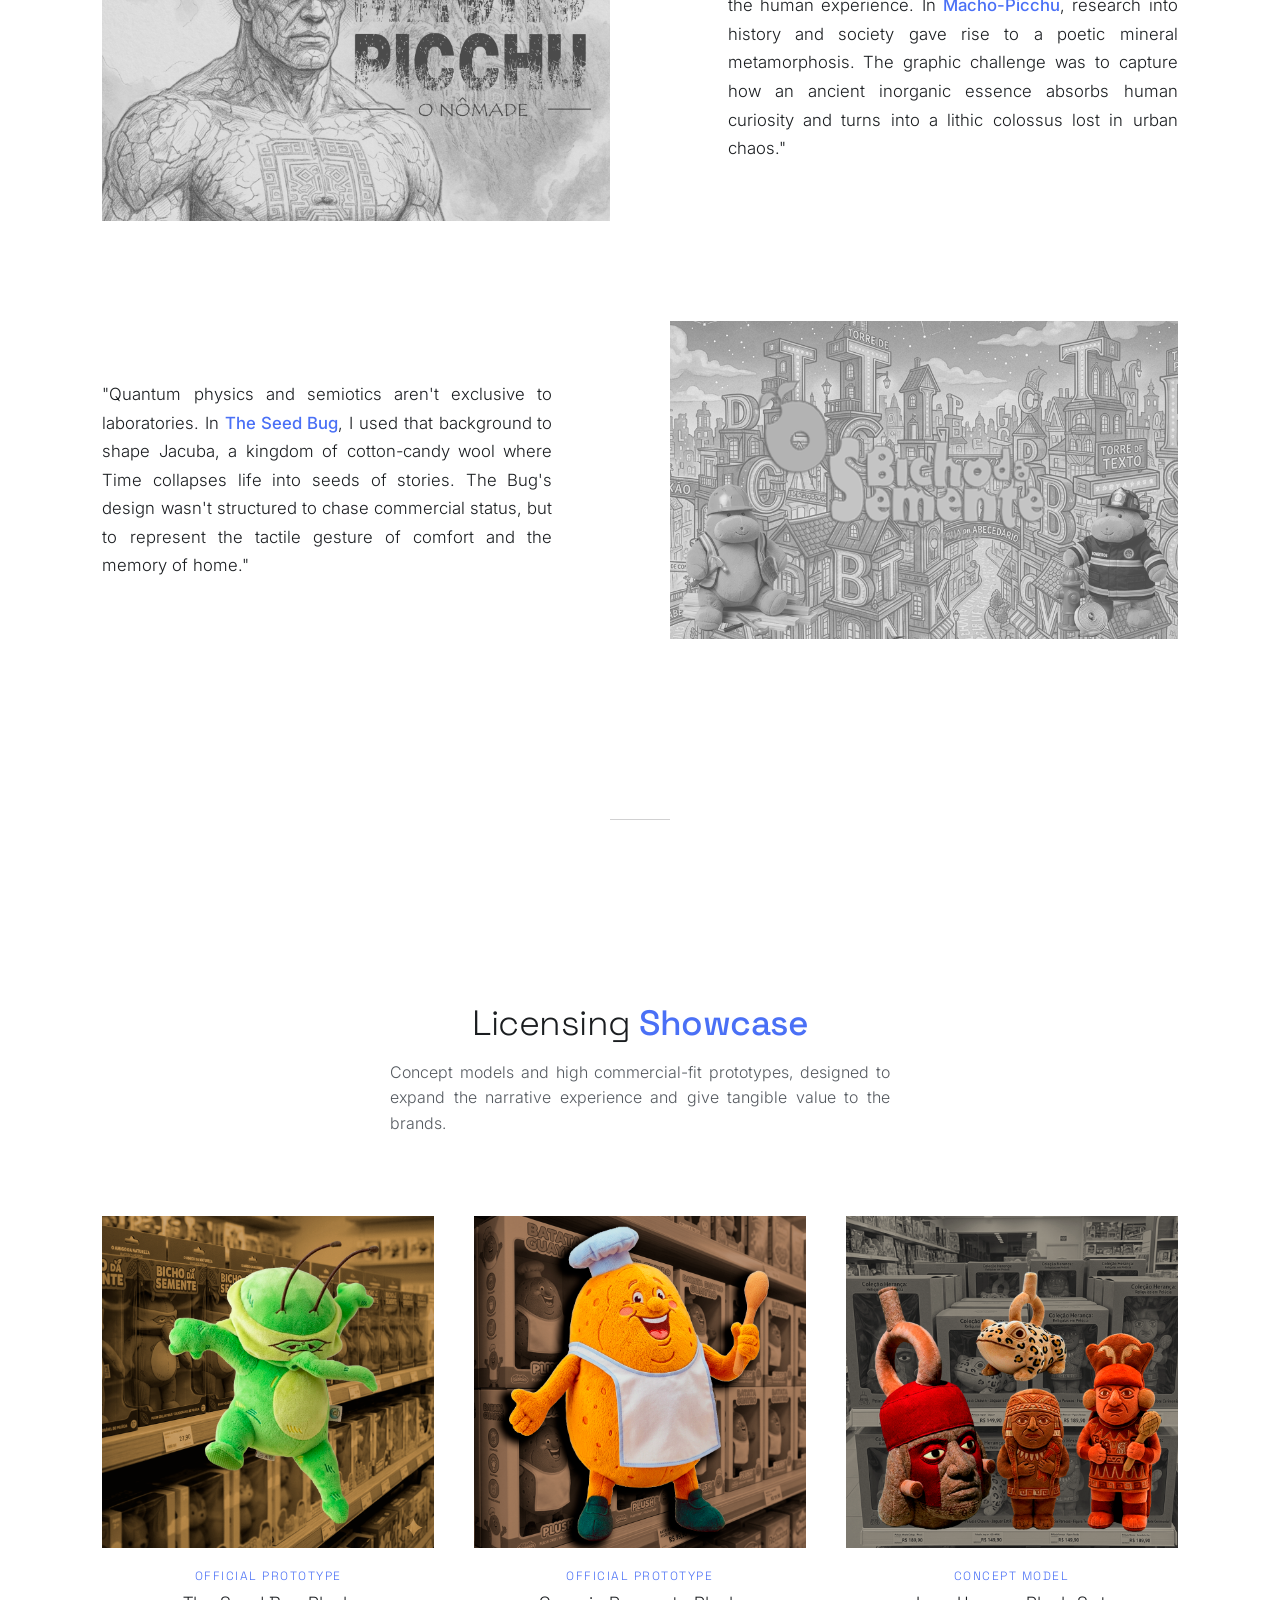
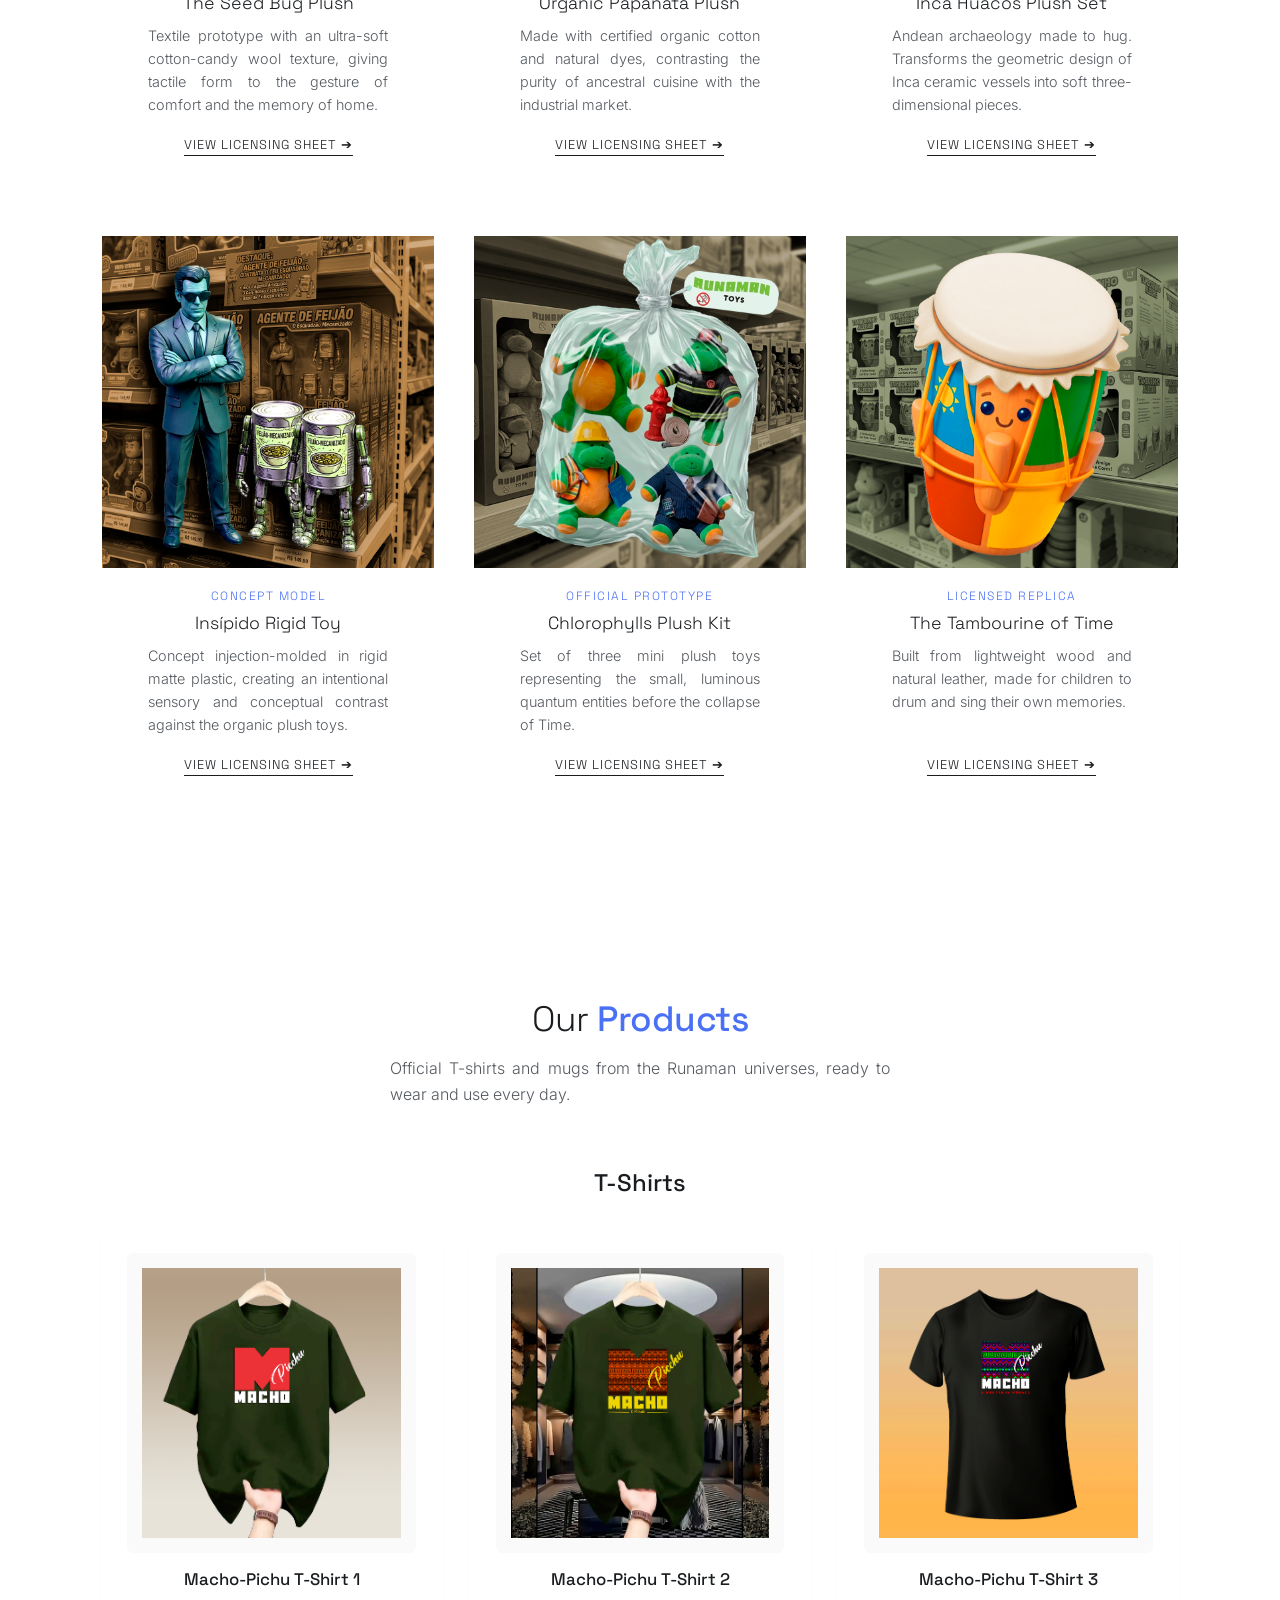
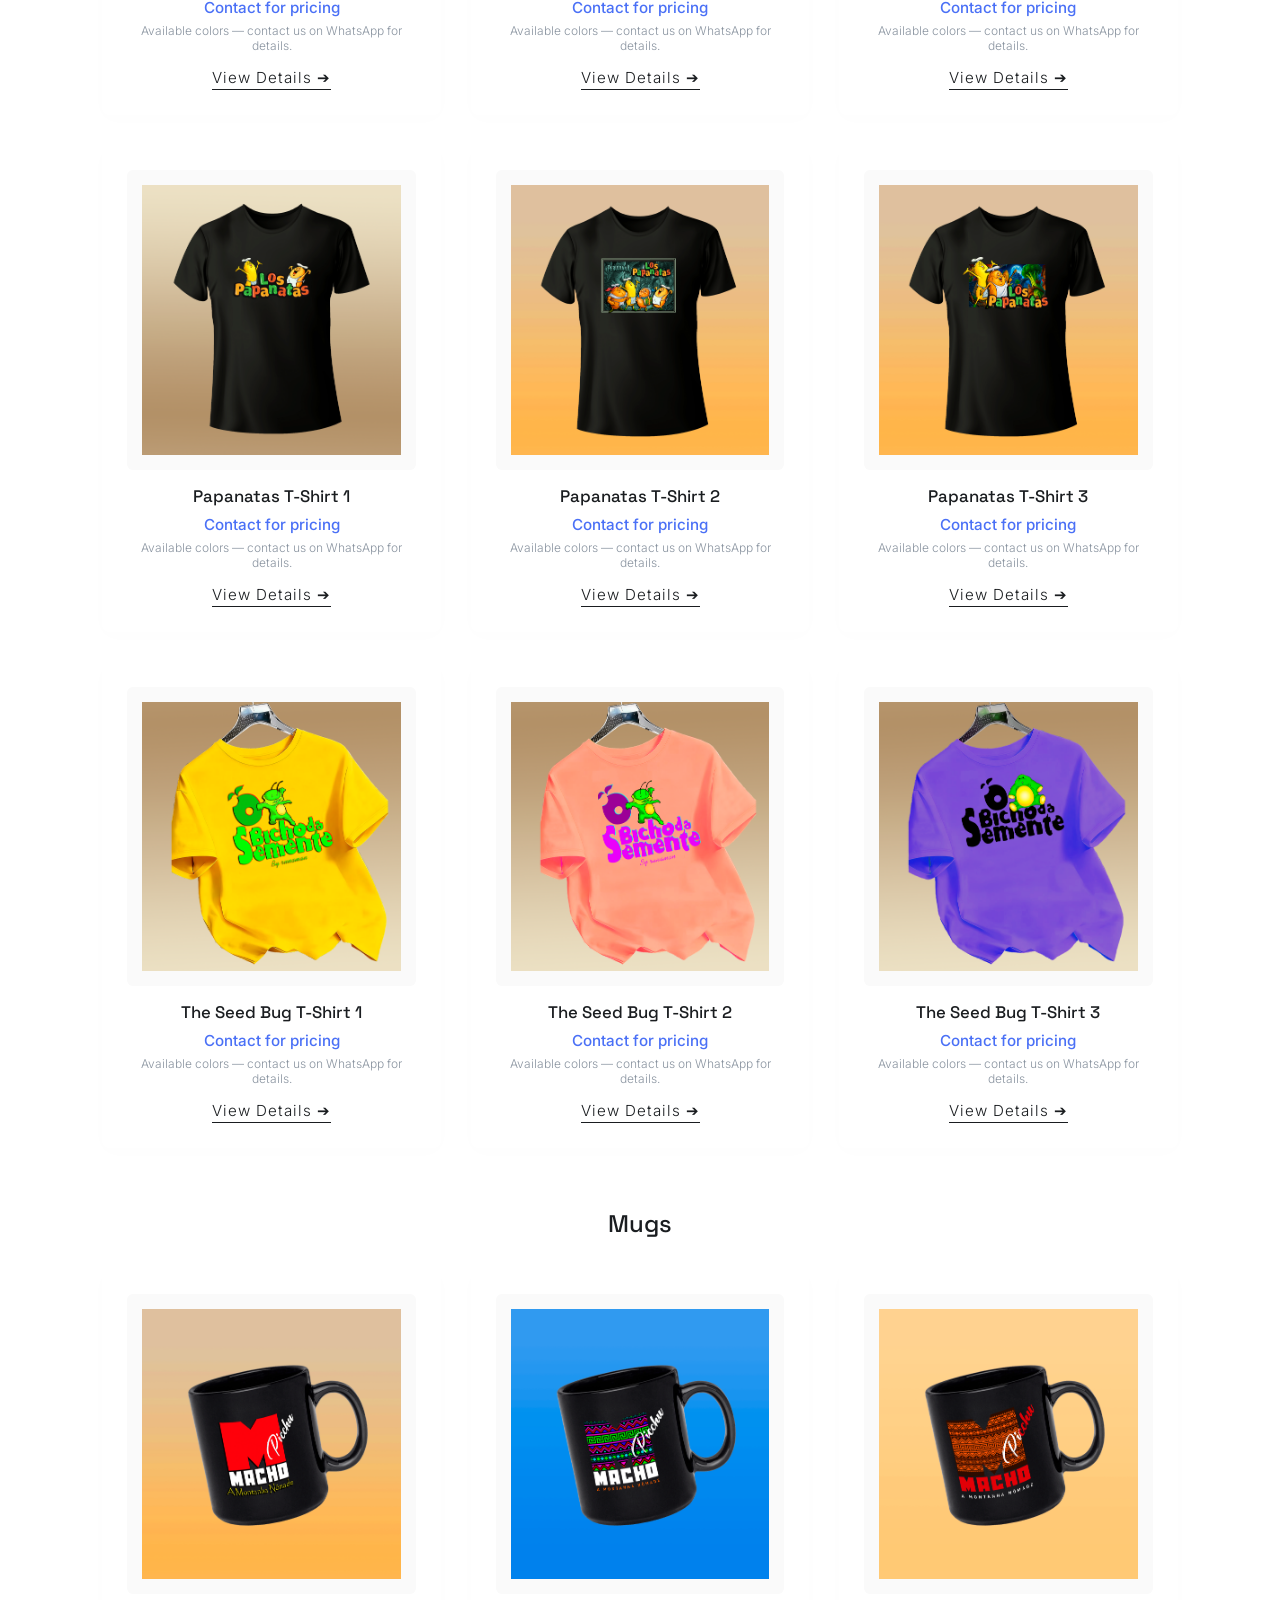
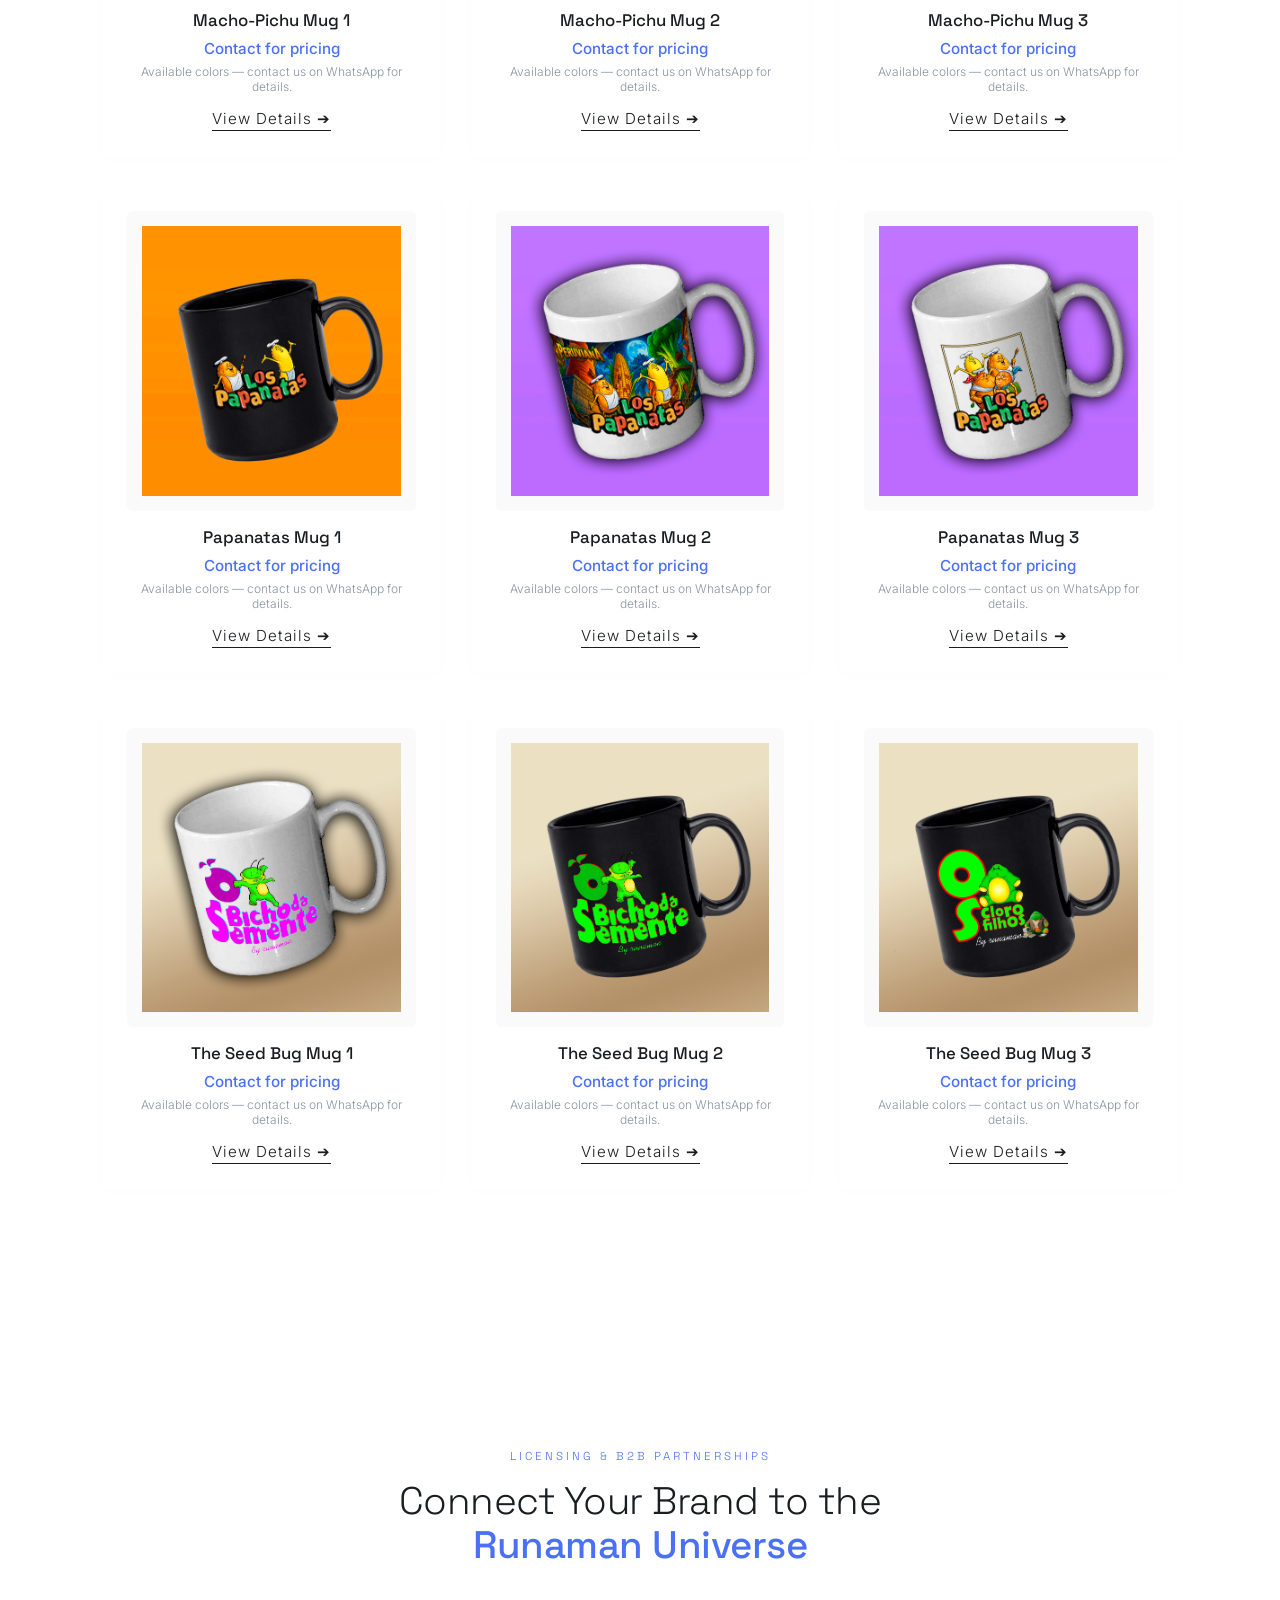
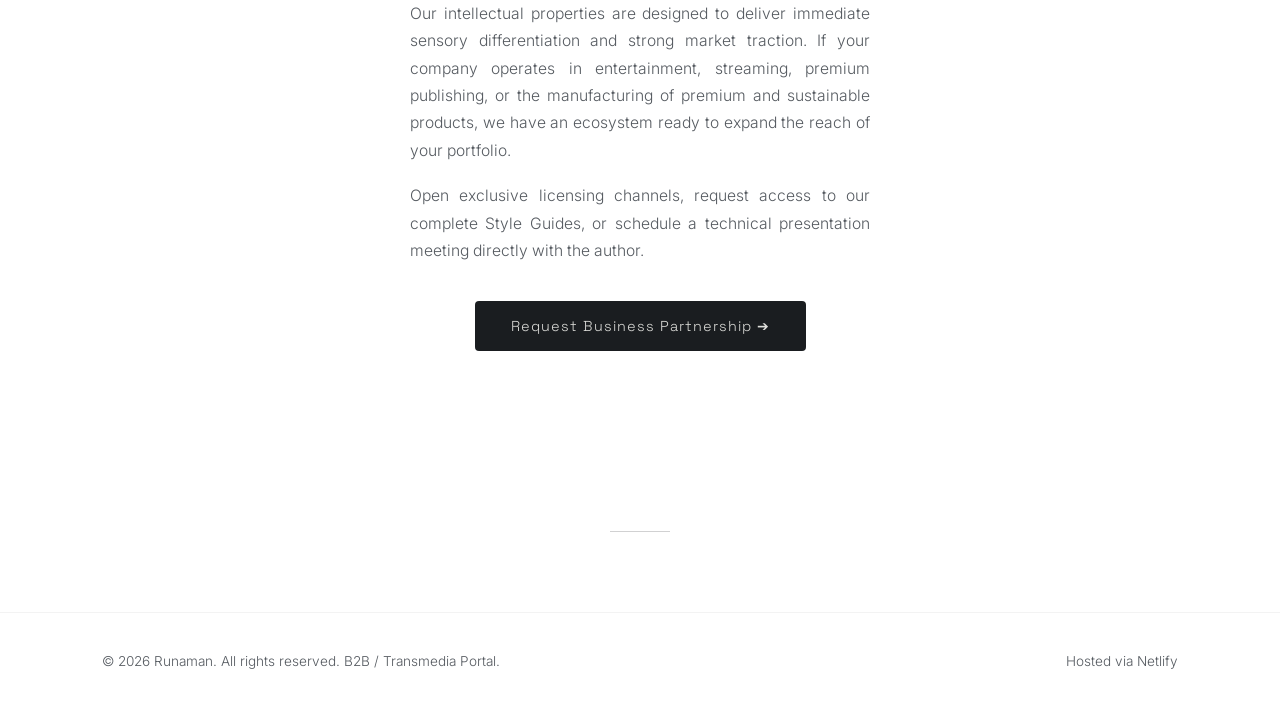
==== commit 09235434: "Add files via upload" ====
--- a/en.html
+++ b/en.html
@@ -32,7 +32,7 @@
 
         body {
             font-family: 'Inter', sans-serif;
-            background-color: #DFDFDB;
+            background-color: #FFFFFF;
             color: #1A1D20;
             overflow-x: hidden;
             font-weight: 300;
@@ -322,7 +322,7 @@
             position: relative;
             width: 100%;
             overflow: hidden;
-            aspect-ratio: 21 / 8;
+            aspect-ratio: 4 / 3;
             background: #F1F3F7;
             margin-top: 100px;
         }
@@ -400,6 +400,65 @@
         .carousel-dot.is-active {
             background: #FFFFFF;
             transform: scale(1.2);
+        }
+
+        /* ==========================================================================
+           CONVOCATÓRIA PARA INVESTIDORES
+           ========================================================================== */
+        .investor-cta {
+            padding: 70px 8%;
+            background-color: #FAFAFA;
+            text-align: center;
+        }
+
+        .investor-cta-inner {
+            max-width: 800px;
+            margin: 0 auto;
+        }
+
+        .investor-cta-title {
+            font-family: 'Space Grotesk', sans-serif;
+            font-size: 1.6rem;
+            font-weight: 500;
+            letter-spacing: -0.3px;
+            line-height: 1.3;
+            margin-bottom: 20px;
+            color: #1A1D20;
+        }
+
+        .investor-cta-text {
+            font-size: 1rem;
+            line-height: 1.75;
+            color: #555A60;
+            margin-bottom: 35px;
+            font-weight: 300;
+        }
+
+        .investor-cta-btn {
+            display: inline-flex;
+            align-items: center;
+            gap: 10px;
+            background-color: #25D366;
+            color: #FFFFFF;
+            padding: 16px 32px;
+            border-radius: 4px;
+            font-family: 'Space Grotesk', sans-serif;
+            font-size: 0.95rem;
+            letter-spacing: 0.5px;
+            transition: all 0.3s;
+        }
+
+        .investor-cta-btn svg {
+            width: 20px;
+            height: 20px;
+            fill: #FFFFFF;
+            flex-shrink: 0;
+        }
+
+        .investor-cta-btn:hover {
+            transform: translateY(-2px);
+            box-shadow: 0 10px 25px rgba(37, 211, 102, 0.3);
+            background-color: #1DAF54;
         }
 
         /* ==========================================================================
@@ -1190,6 +1249,27 @@
             <button class="carousel-dot is-active" data-slide="0" aria-label="Go to banner 1"></button>
             <button class="carousel-dot" data-slide="1" aria-label="Go to banner 2"></button>
             <button class="carousel-dot" data-slide="2" aria-label="Go to banner 3"></button>
+        </div>
+    </section>
+
+    <!-- =====================================================================
+         INVESTOR CALL TO ACTION
+         ===================================================================== -->
+    <section class="investor-cta">
+        <div class="investor-cta-inner">
+            <h2 class="investor-cta-title">Transmedia Intellectual Properties Ready for Investment and Global Scale.</h2>
+            <p class="investor-cta-text">
+                We create original author-driven universes — such as Los Papanatas, Macho-Picchu, and The Seed Bug —
+                shaped by the technical rigor of internationally-recognized classic animation and structured for
+                the global licensing and streaming market. Our projects are in advanced pre-production,
+                creatively validated and financially structured. Due to intellectual property (IP) protection,
+                access to our Pitch Bibles, Style Guides, and production timelines is restricted and made
+                available on request to investors, co-producers, and B2B industry players.
+            </p>
+            <a href="https://wa.me/5511970387368?text=Hi%2C%20I%20visited%20the%20Runaman%20website%20and%20would%20like%20to%20talk%20about%20investment%20opportunities%20and%20request%20access%20to%20the%20project%20Pitch%20Bibles." target="_blank" class="investor-cta-btn">
+                <svg viewBox="0 0 24 24"><path d="M17.472 14.382c-.297-.149-1.758-.867-2.03-.967-.273-.099-.471-.148-.67.15-.197.297-.767.966-.94 1.164-.173.199-.347.223-.644.075-.297-.15-1.255-.463-2.39-1.475-.883-.788-1.48-1.761-1.653-2.059-.173-.297-.018-.458.13-.606.134-.133.298-.347.446-.52.149-.174.198-.298.298-.497.099-.198.05-.371-.025-.52-.075-.149-.669-1.612-.916-2.207-.242-.579-.487-.5-.669-.51-.173-.008-.371-.01-.57-.01-.198 0-.52.074-.792.372-.272.297-1.04 1.016-1.04 2.479 0 1.462 1.065 2.875 1.213 3.074.148.198 2.096 3.2 5.077 4.487.709.306 1.262.489 1.694.626.712.226 1.36.194 1.872.118.571-.085 1.758-.719 2.006-1.413.248-.694.248-1.289.173-1.413-.074-.124-.272-.198-.57-.347z"/><path d="M12.001 2.001c-5.514 0-9.999 4.485-9.999 9.999 0 1.762.462 3.482 1.34 4.995L2 22l5.144-1.35a9.96 9.96 0 0 0 4.857 1.237h.004c5.514 0 9.999-4.485 9.999-9.999 0-2.671-1.04-5.182-2.928-7.07A9.936 9.936 0 0 0 12.001 2.001zm0 18.164h-.003a8.19 8.19 0 0 1-4.17-1.142l-.299-.177-3.055.801.816-2.978-.195-.306a8.146 8.146 0 0 1-1.257-4.363c0-4.513 3.672-8.185 8.187-8.185a8.13 8.13 0 0 1 5.789 2.398 8.126 8.126 0 0 1 2.397 5.79c-.002 4.514-3.674 8.162-8.21 8.162z"/></svg>
+                Request Pitch Bibles via WhatsApp
+            </a>
         </div>
     </section>
 
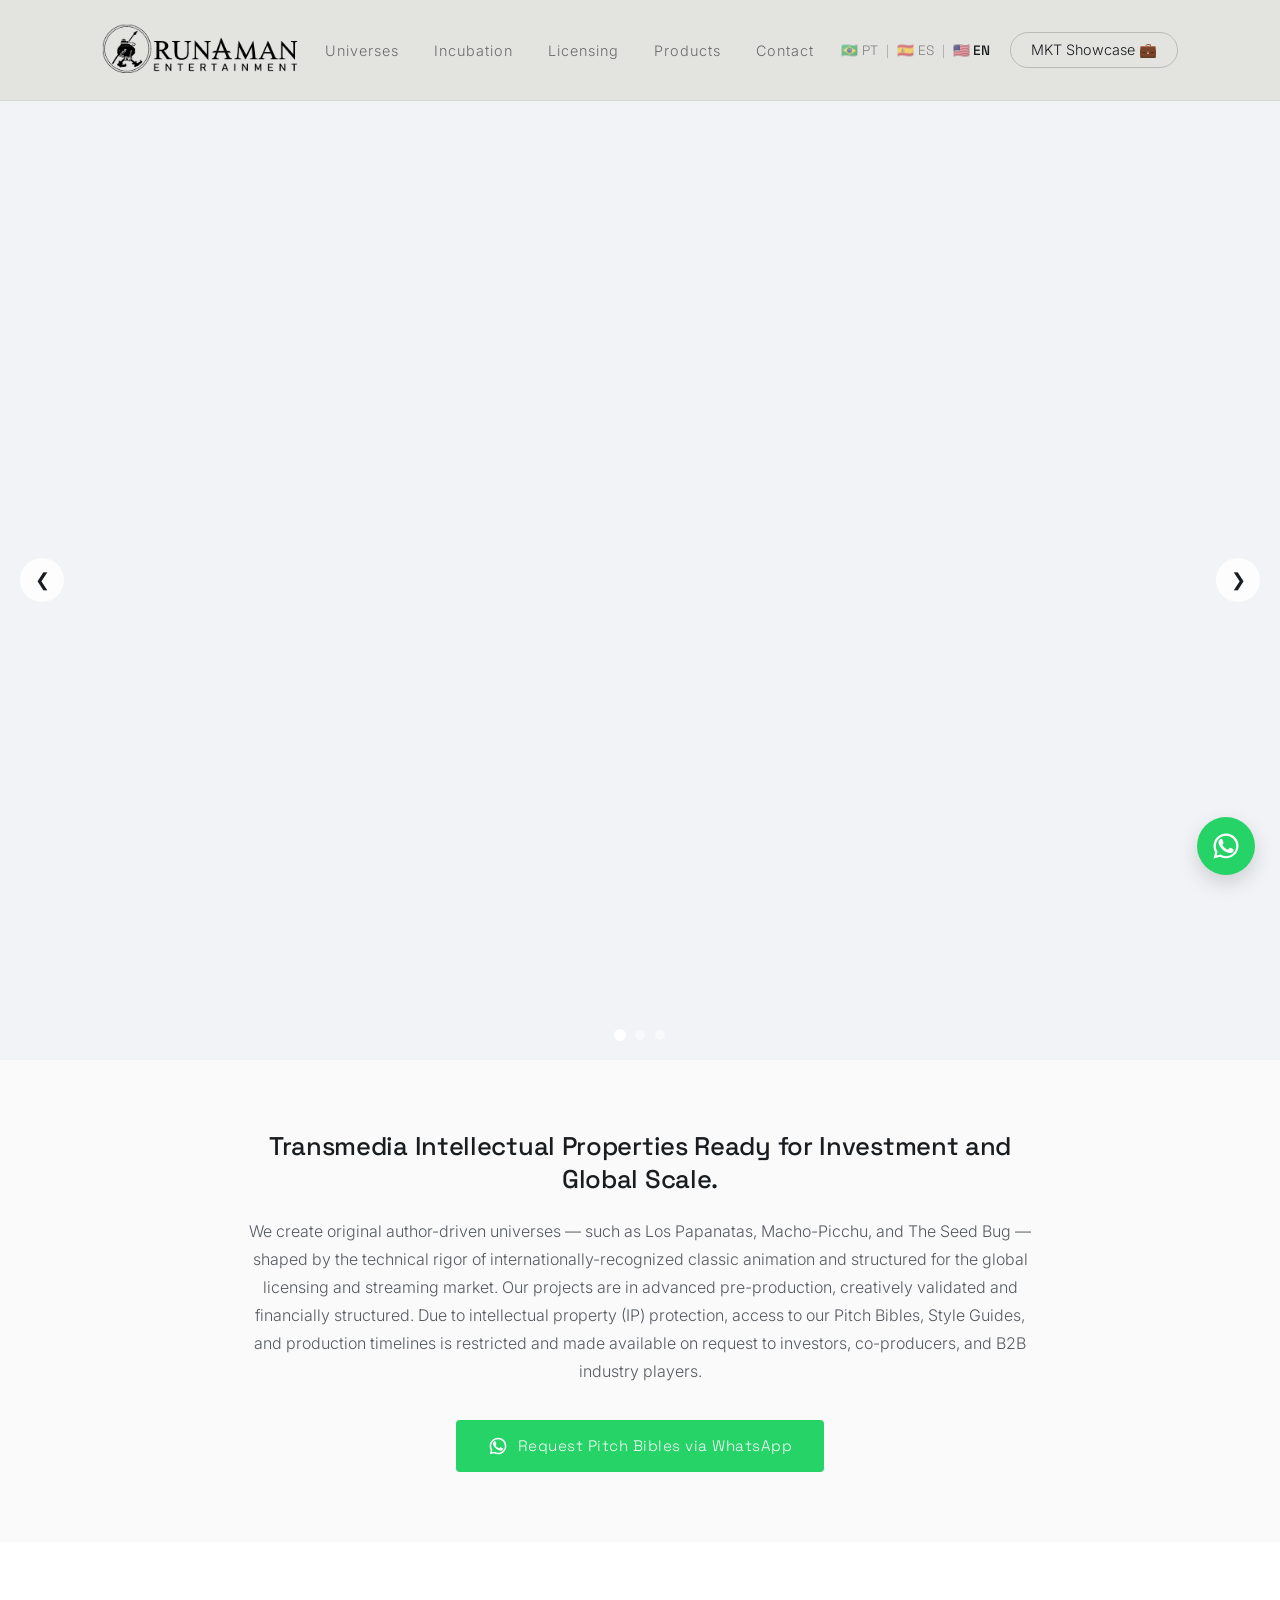
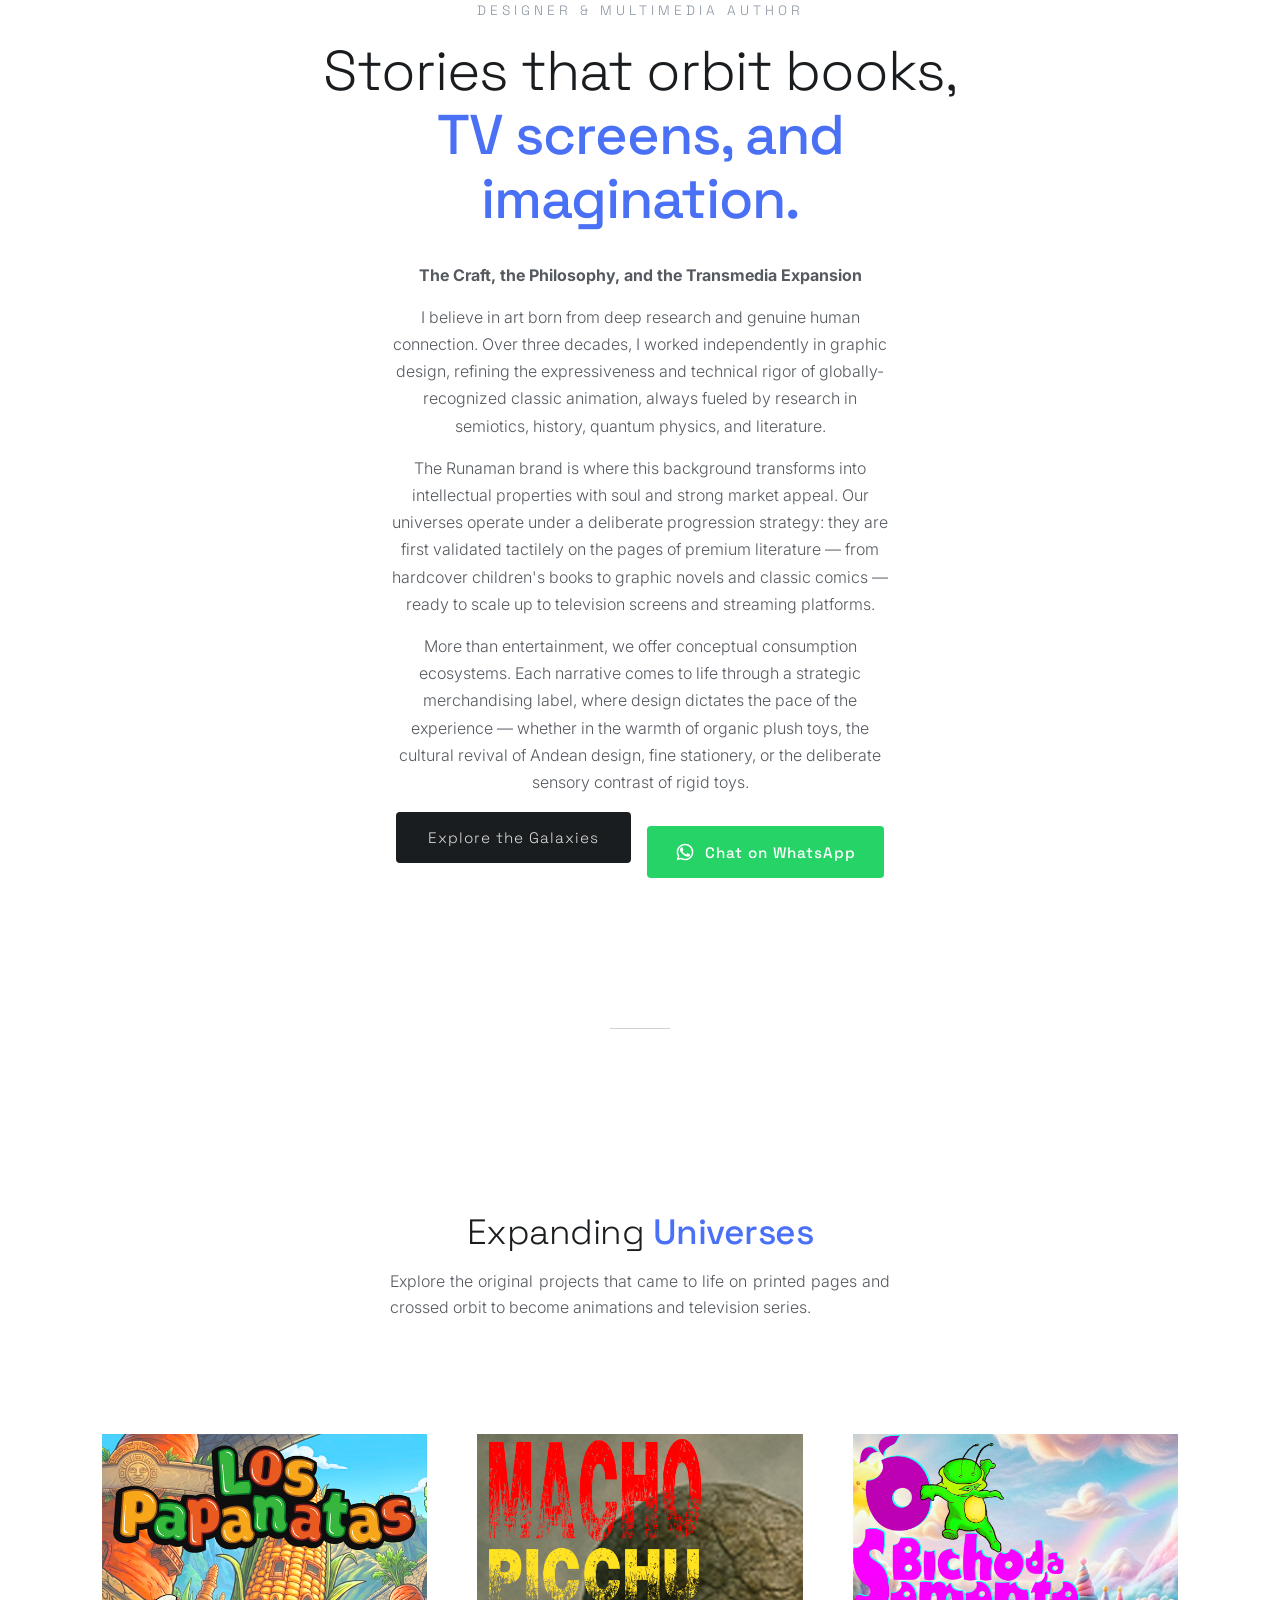
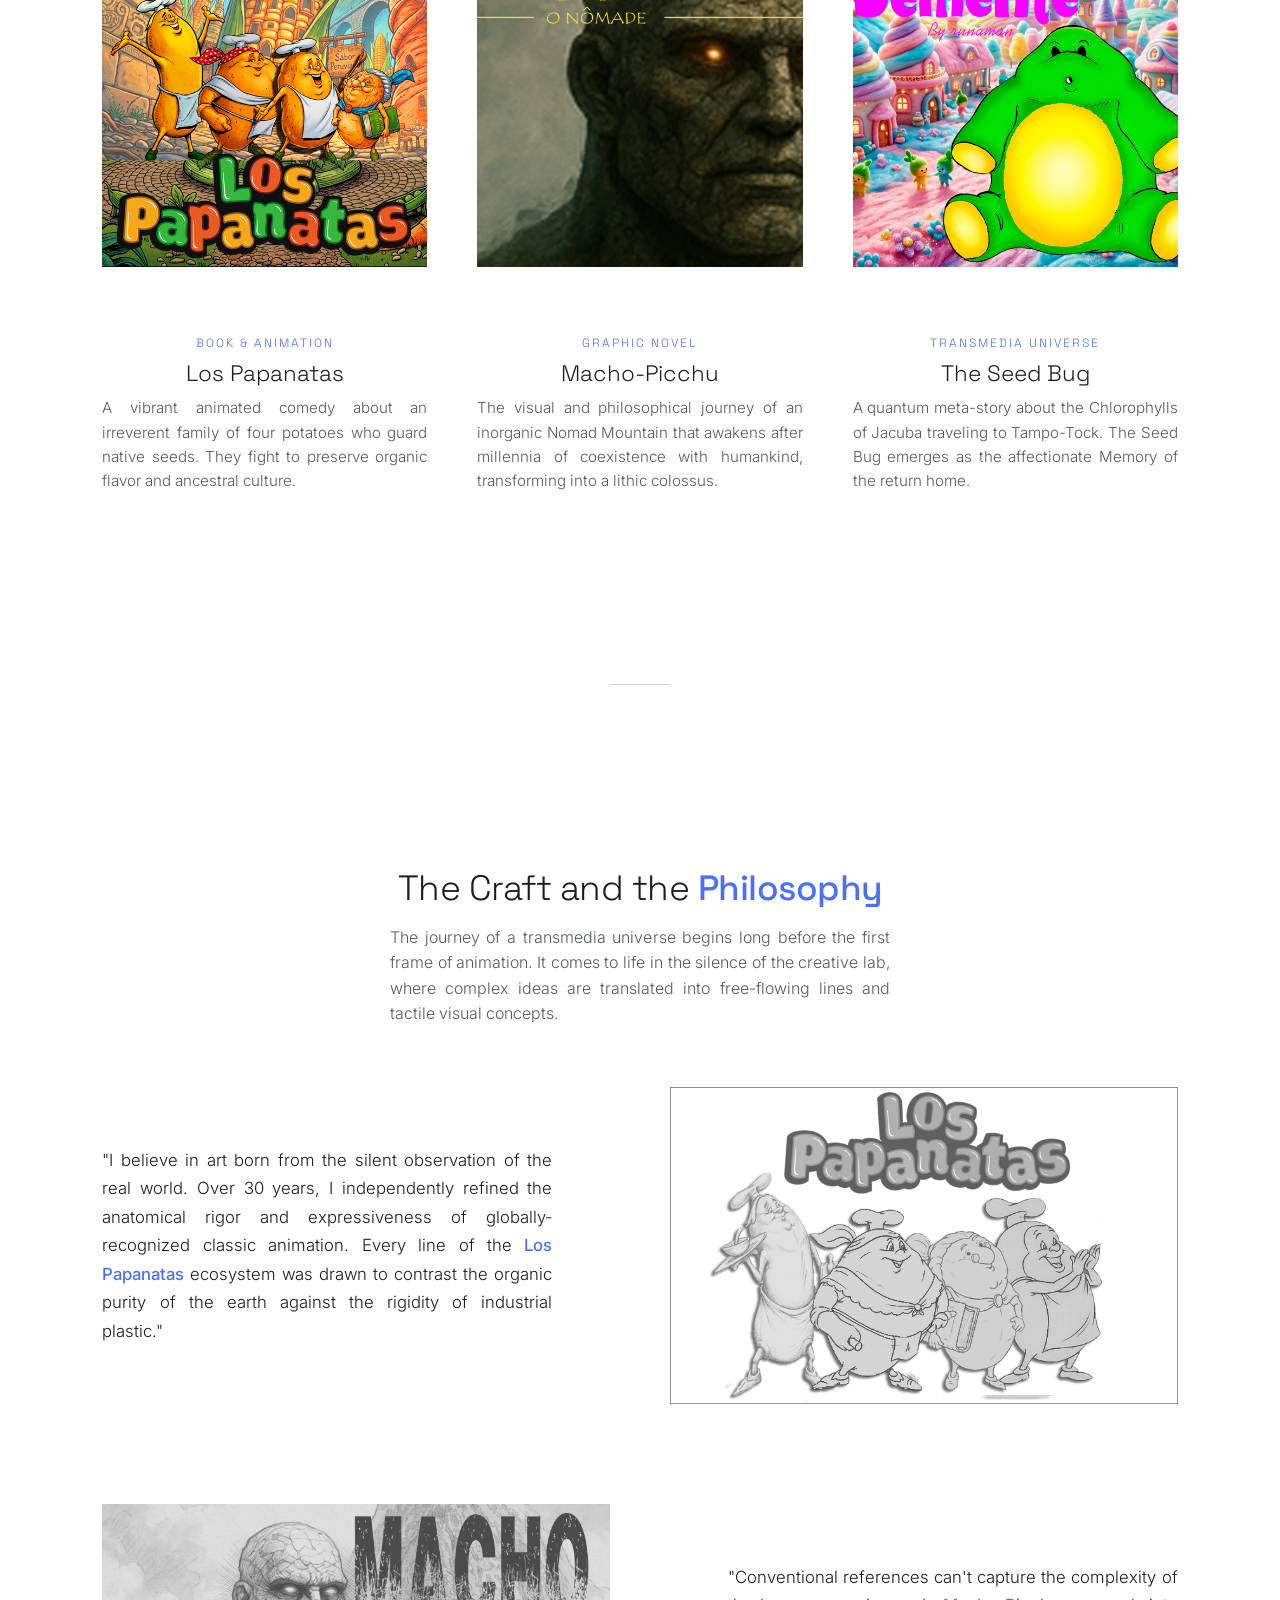
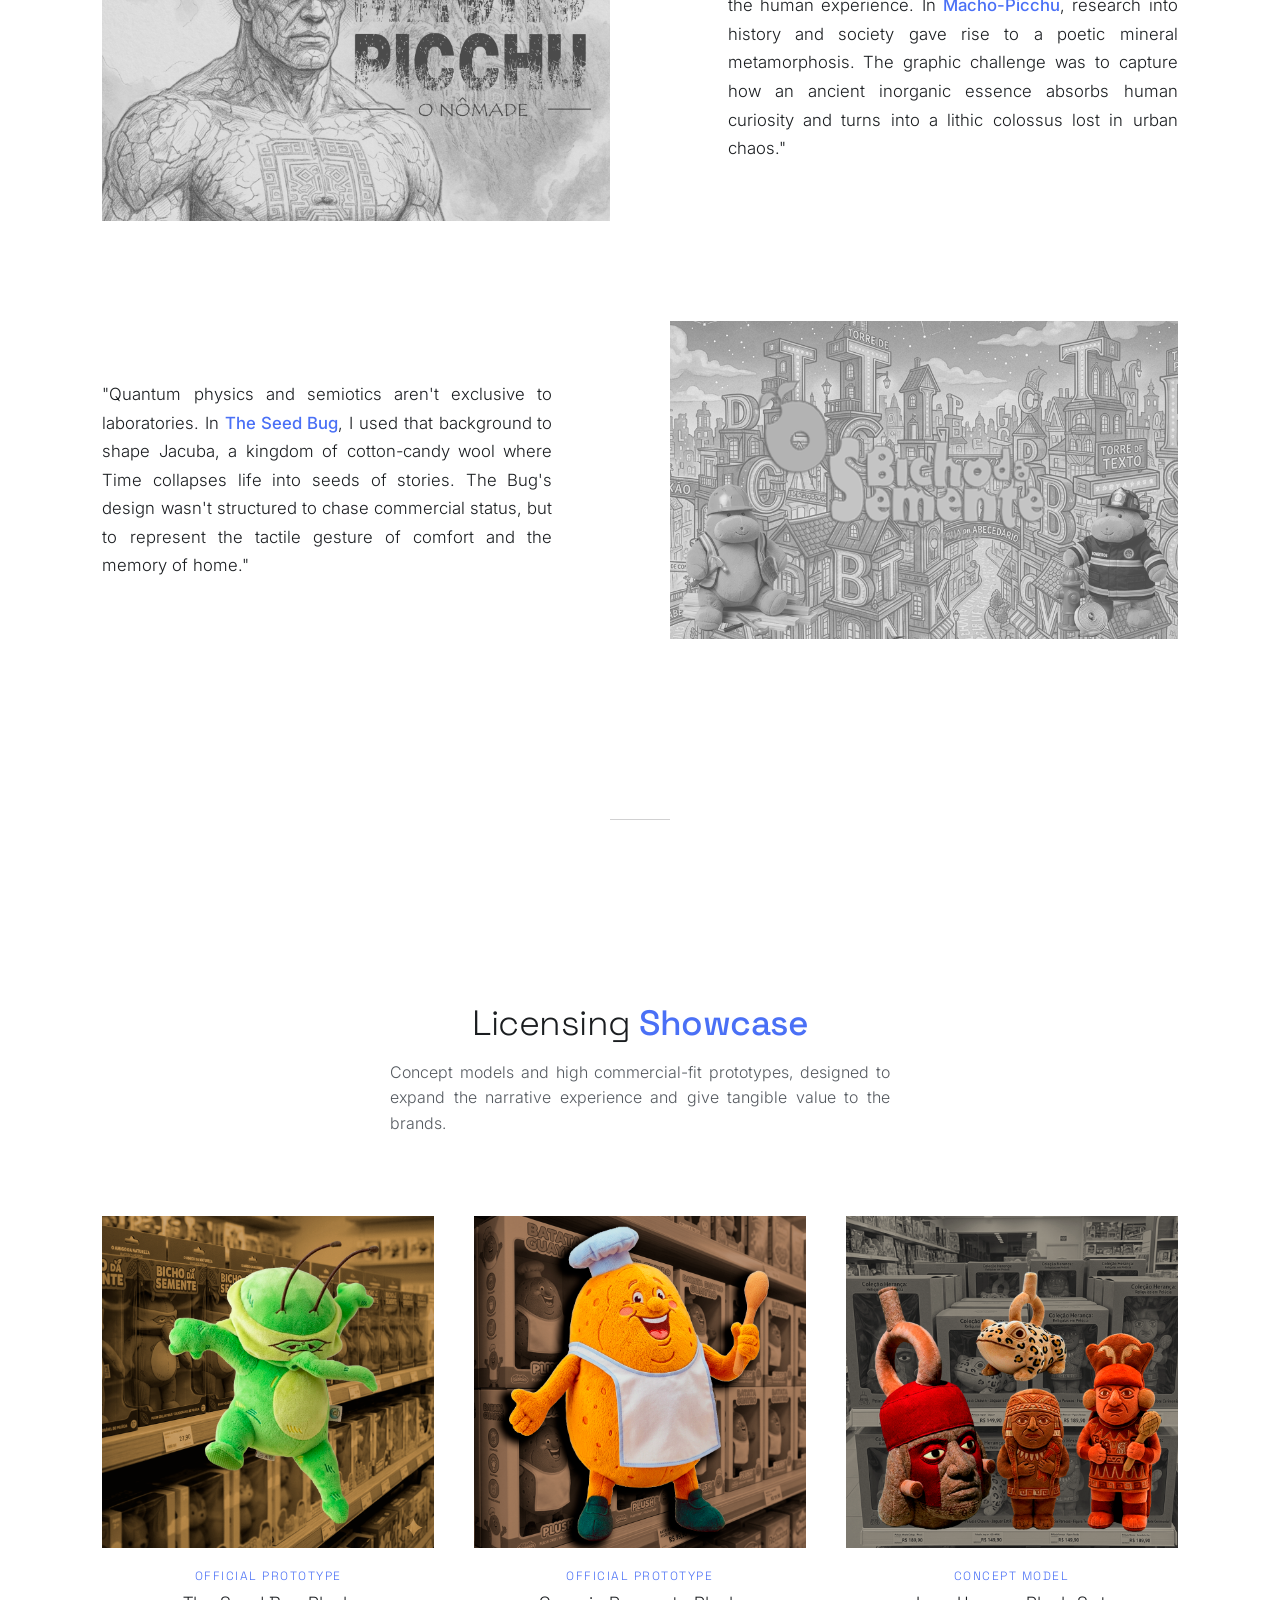
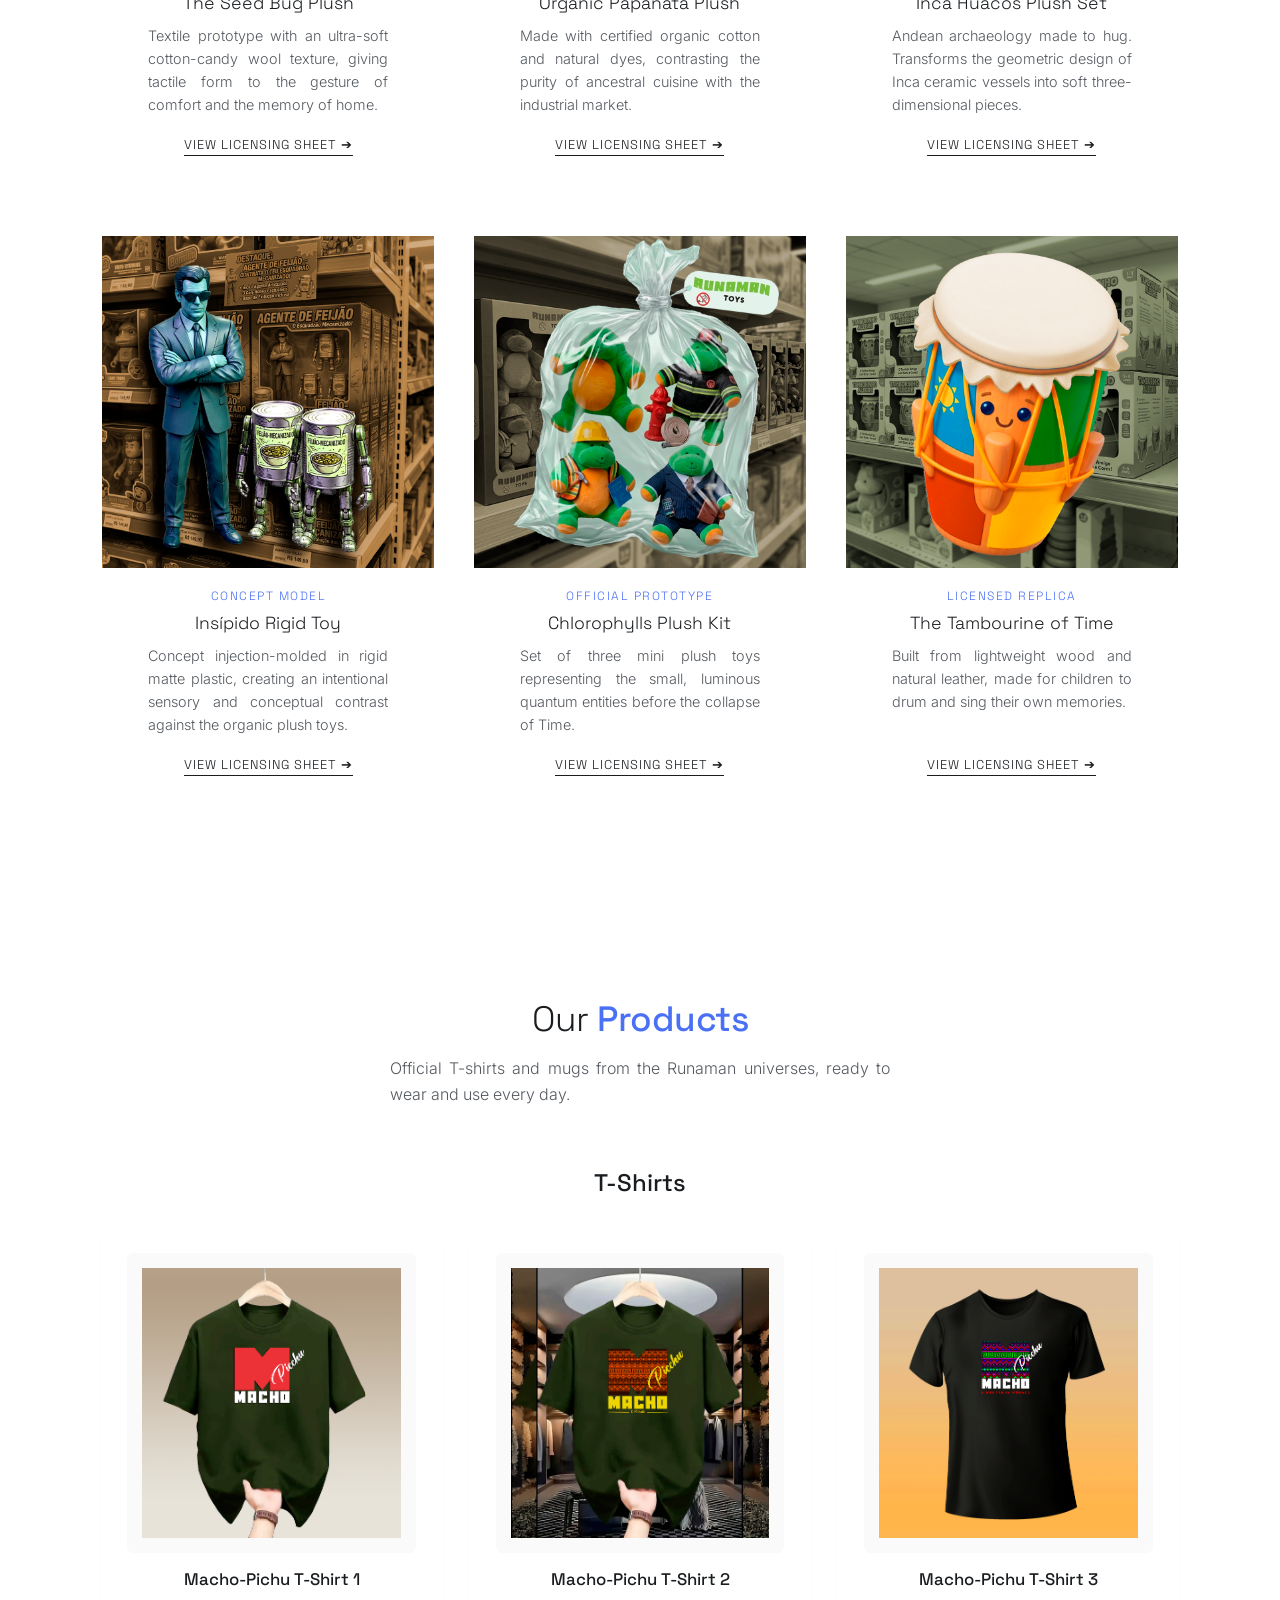
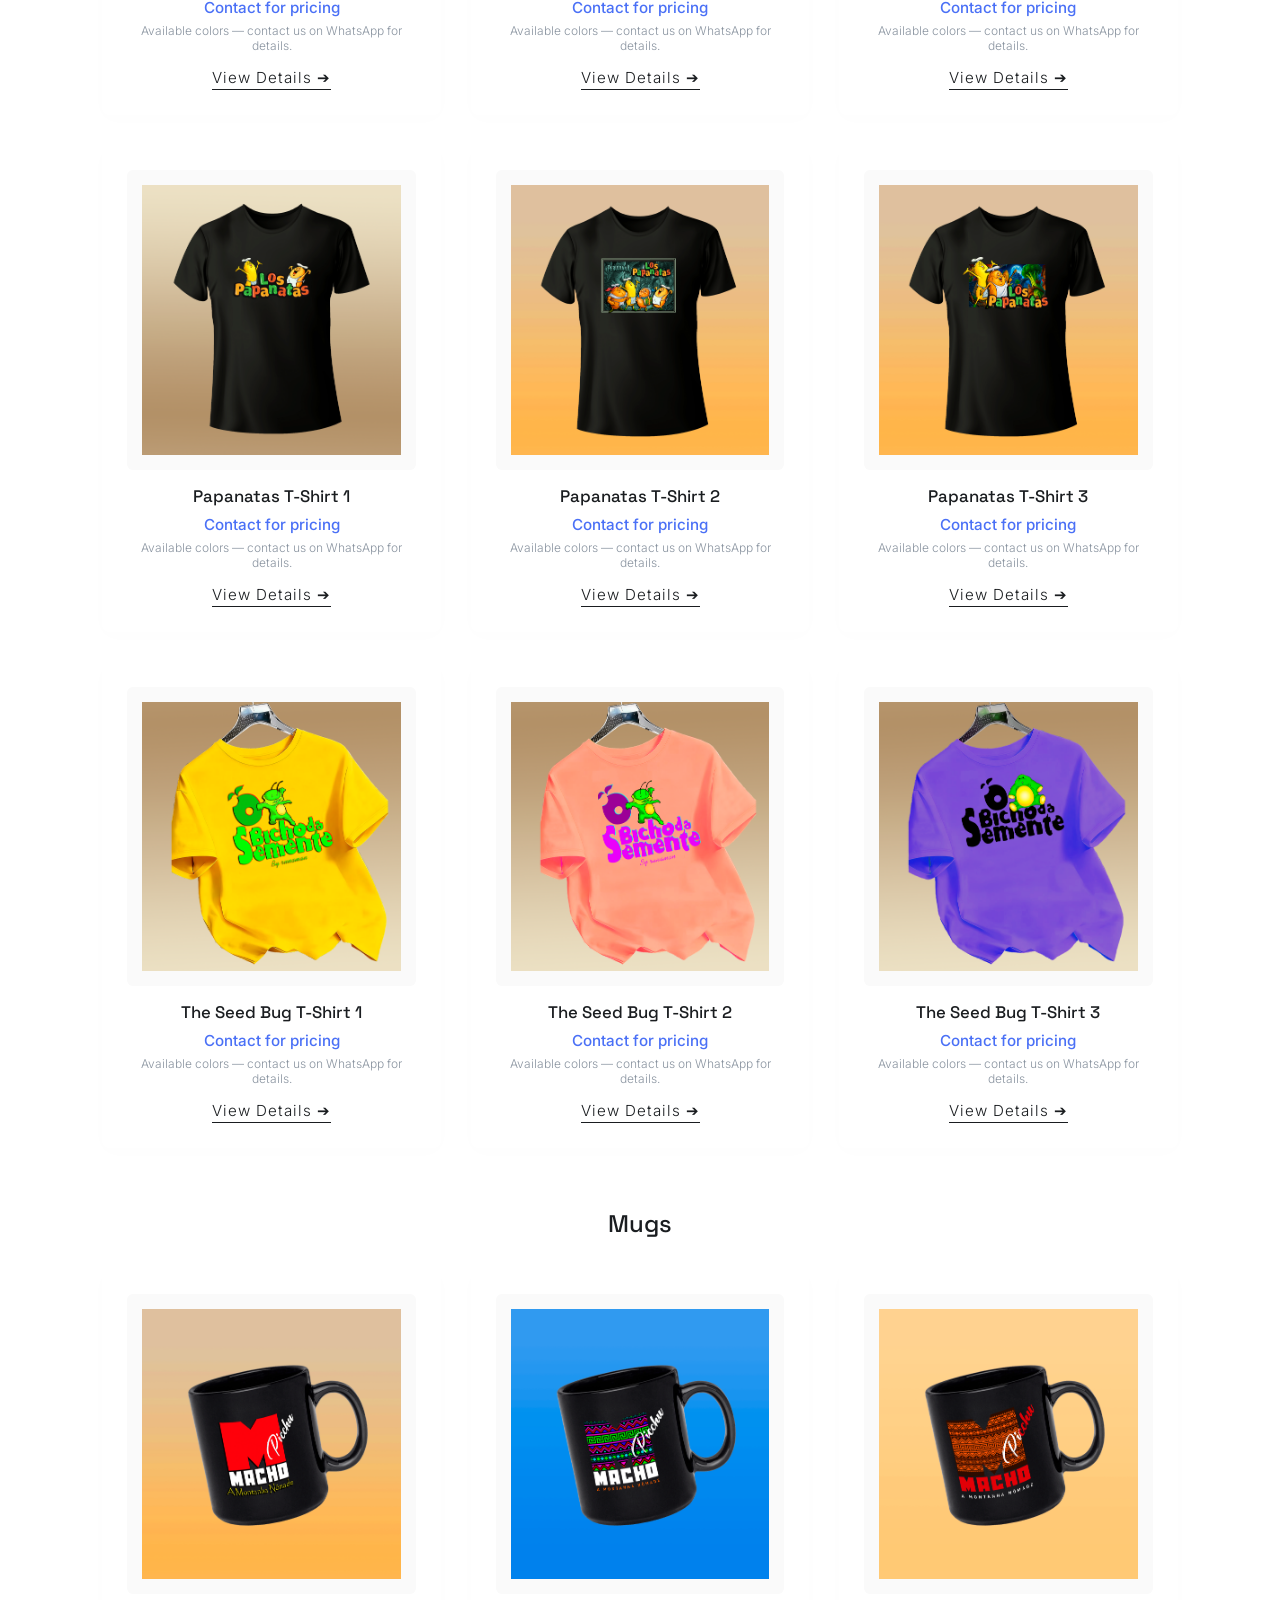
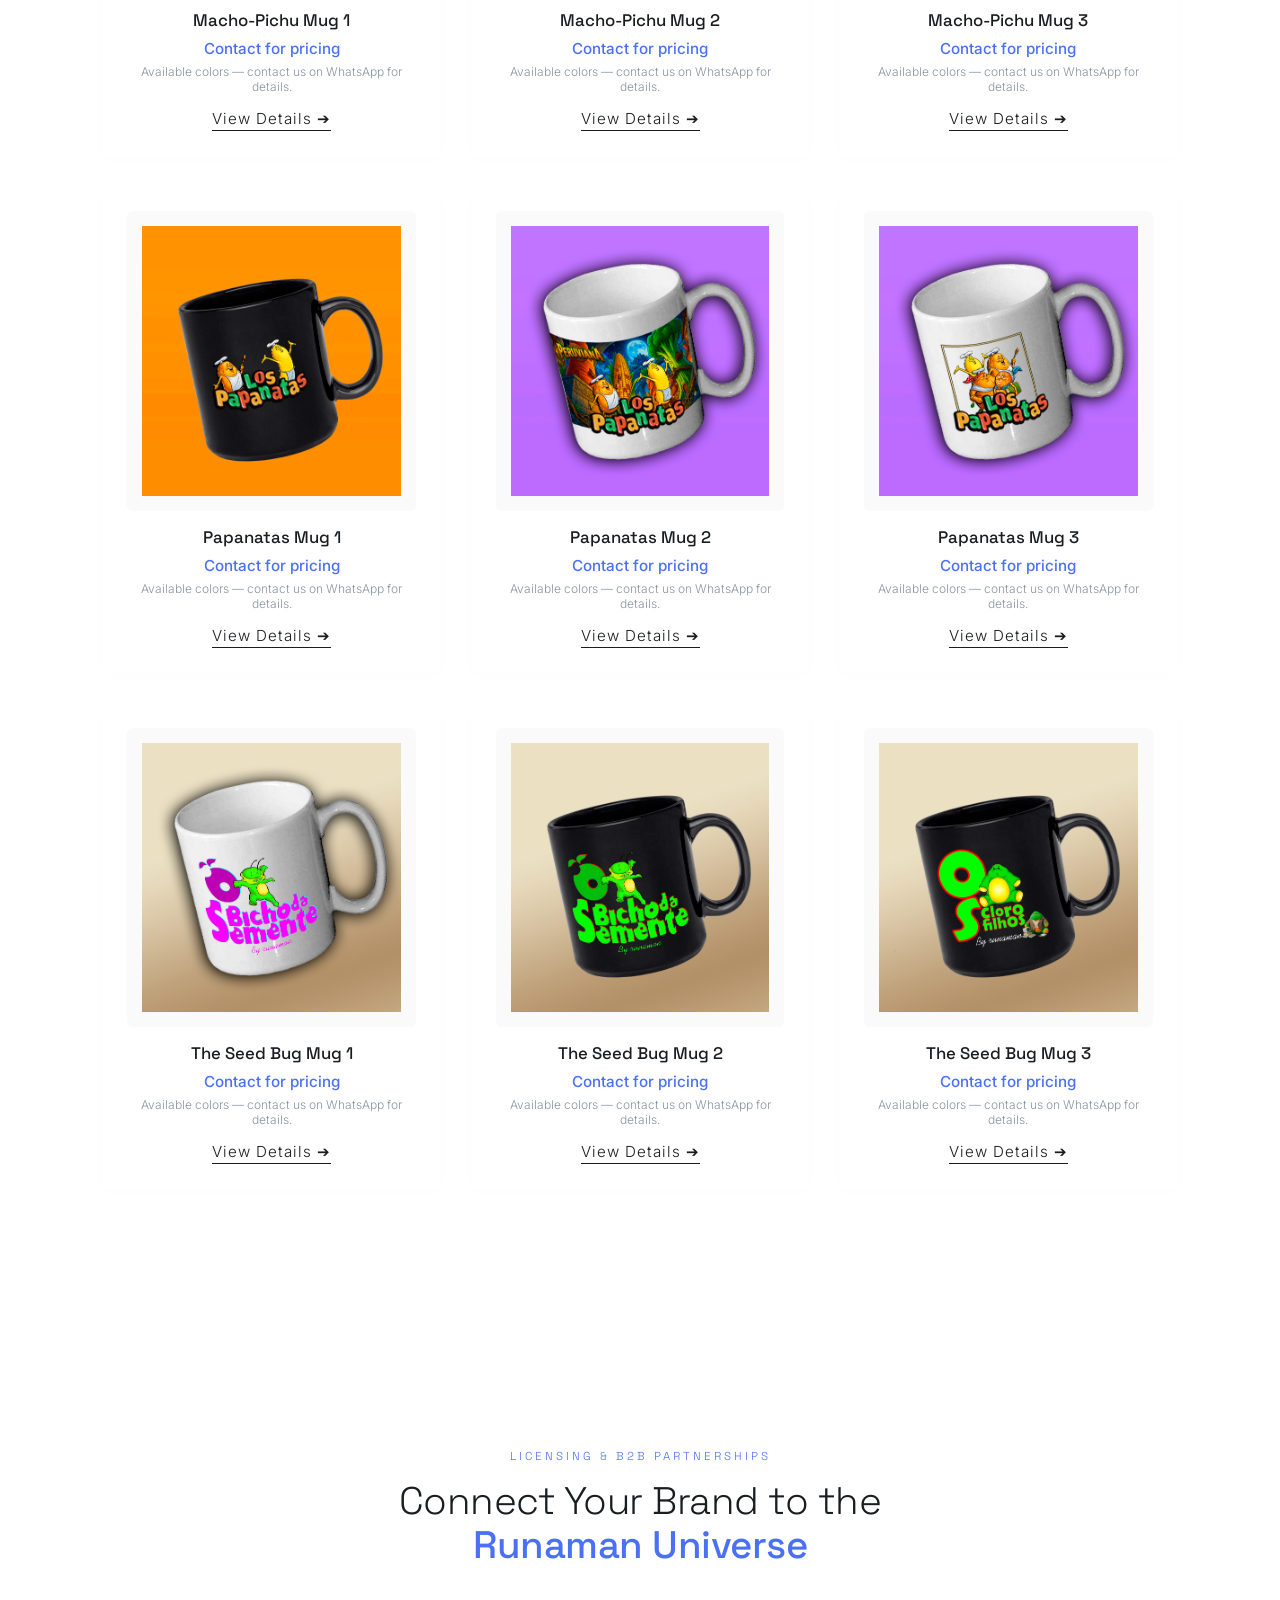
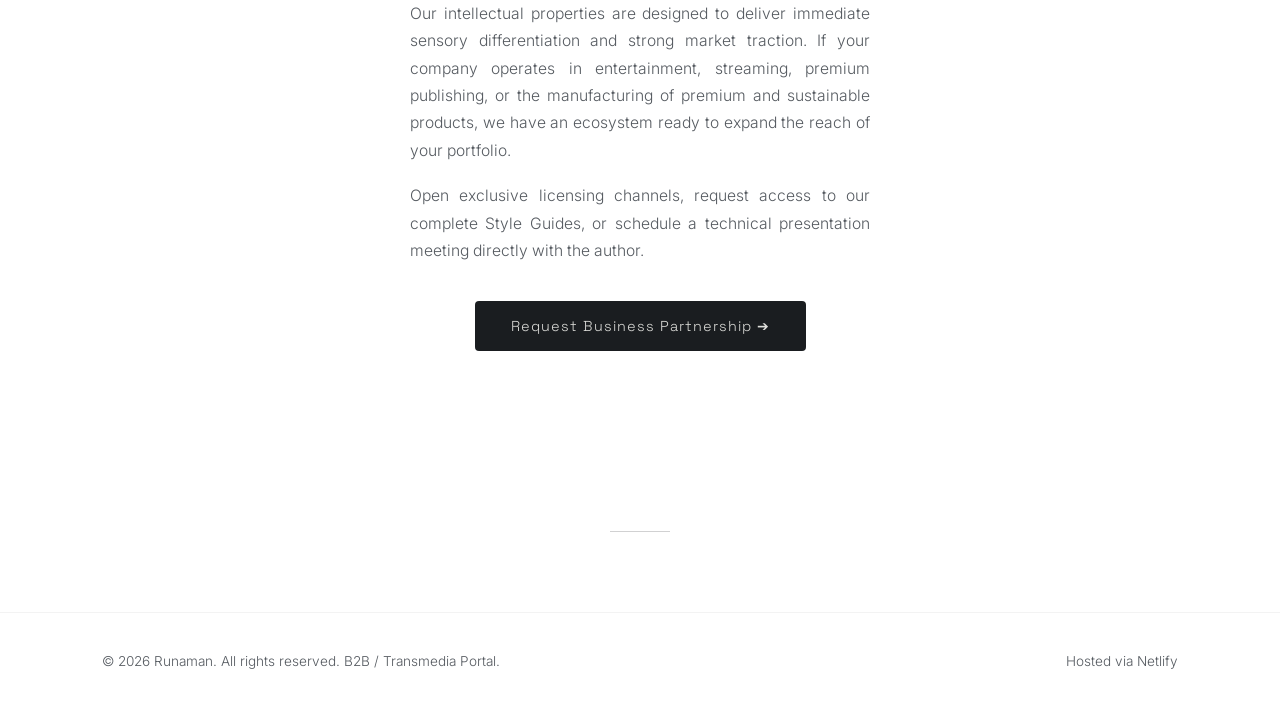
==== commit 993f8617: "Add files via upload" ====
--- a/en.html
+++ b/en.html
@@ -338,6 +338,12 @@
             width: 100%;
             height: 100%;
             flex-shrink: 0;
+        }
+
+        .carousel-slide picture {
+            display: block;
+            width: 100%;
+            height: 100%;
         }
 
         .carousel-img {
@@ -1232,13 +1238,22 @@
     <section class="hero-carousel">
         <div class="carousel-track" id="carouselTrack">
             <div class="carousel-slide">
-                <img src="banner1en.png" alt="Banner 1" class="carousel-img">
+                <picture>
+                    <source media="(max-width: 767px)" srcset="banner1en-mobile.png">
+                    <img src="banner1en.png" alt="Banner 1" class="carousel-img">
+                </picture>
             </div>
             <div class="carousel-slide">
-                <img src="banner2en.png" alt="Banner 2" class="carousel-img">
+                <picture>
+                    <source media="(max-width: 767px)" srcset="banner2en-mobile.png">
+                    <img src="banner2en.png" alt="Banner 2" class="carousel-img">
+                </picture>
             </div>
             <div class="carousel-slide">
-                <img src="banner3en.png" alt="Banner 3" class="carousel-img">
+                <picture>
+                    <source media="(max-width: 767px)" srcset="banner3en-mobile.png">
+                    <img src="banner3en.png" alt="Banner 3" class="carousel-img">
+                </picture>
             </div>
         </div>
 
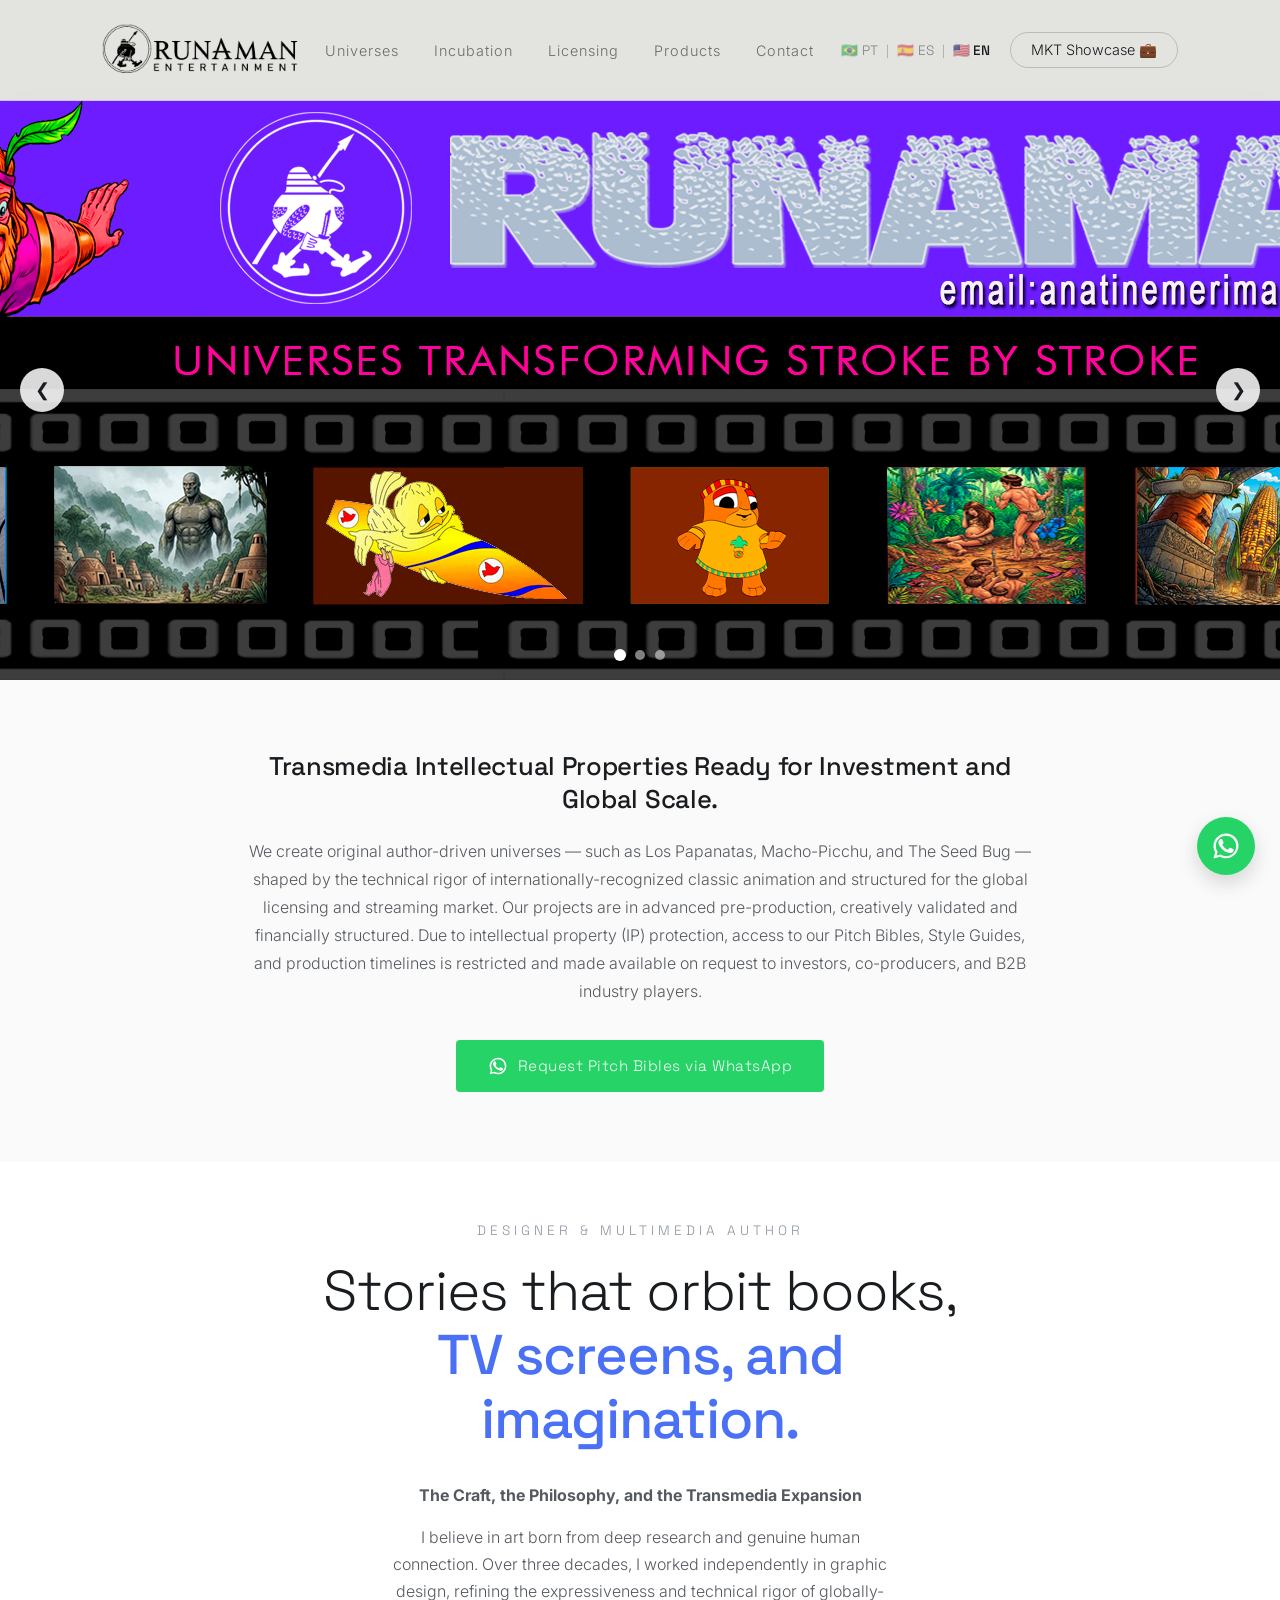
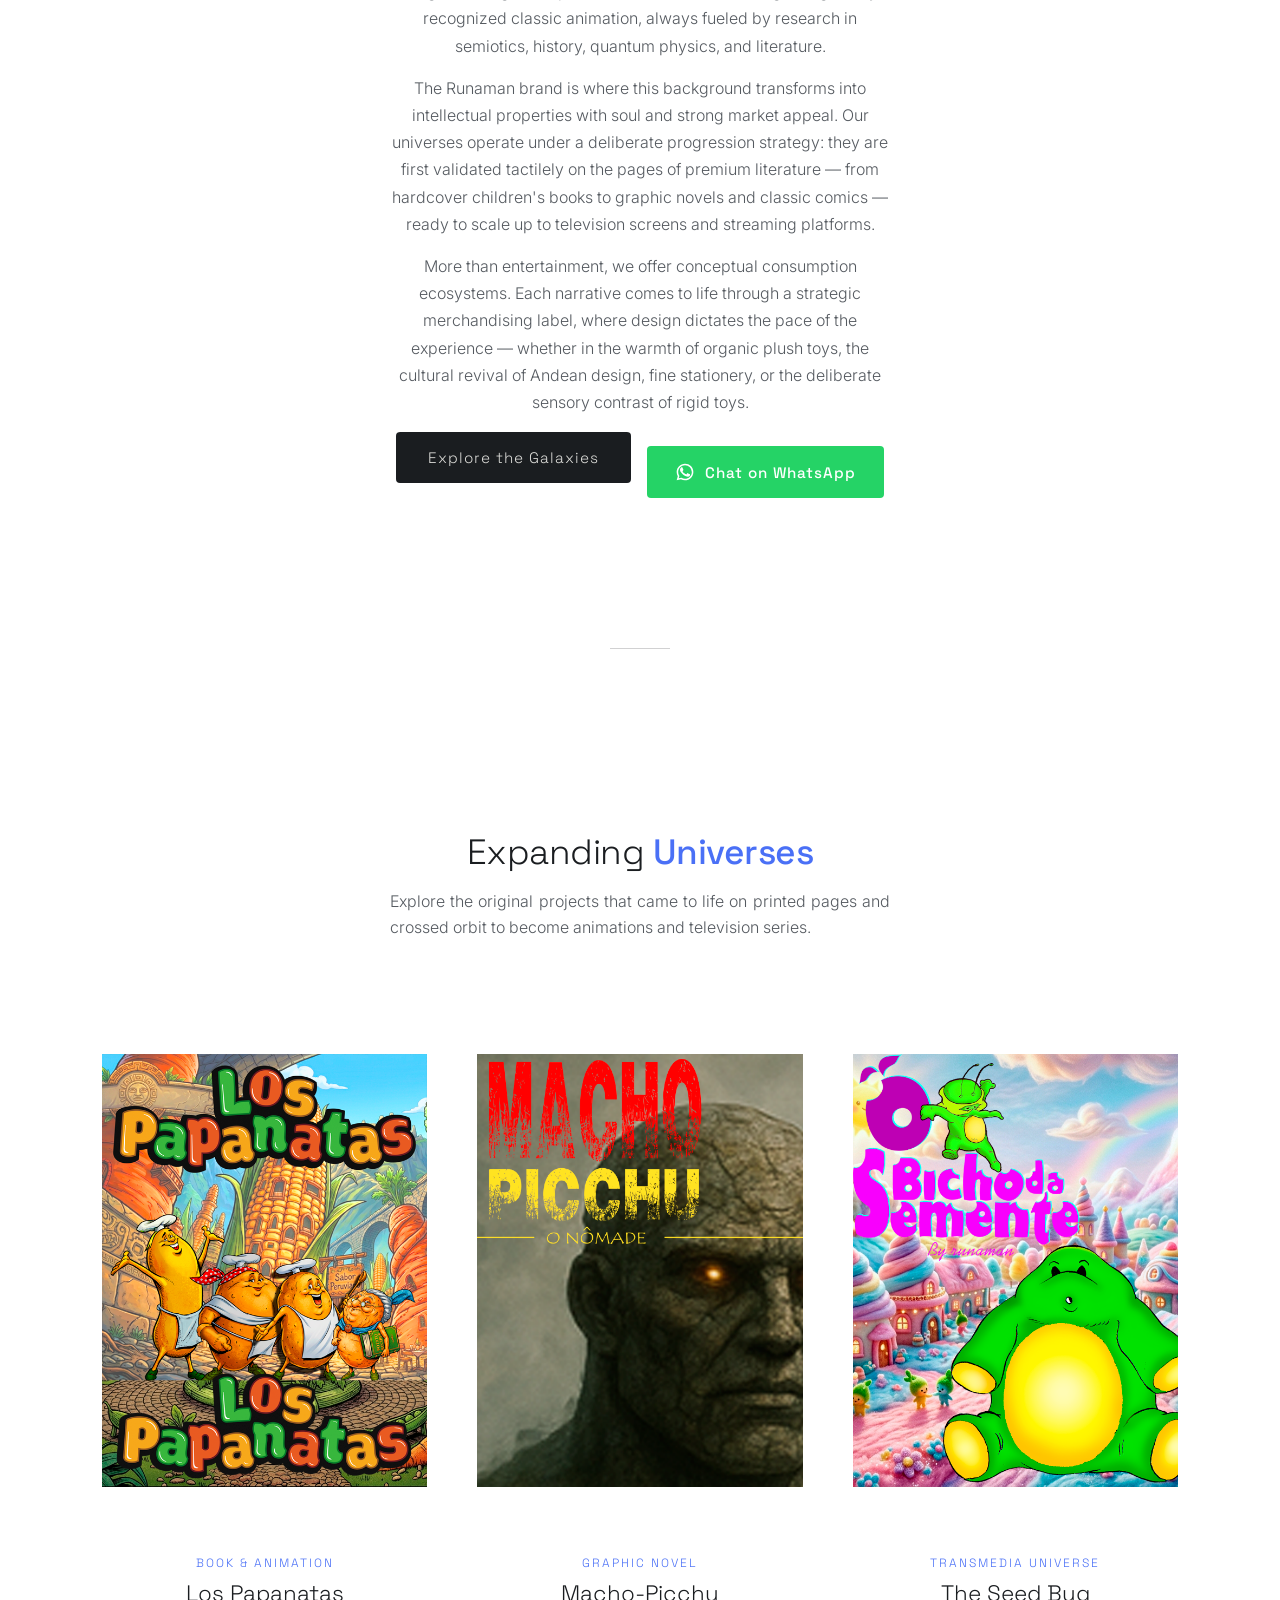
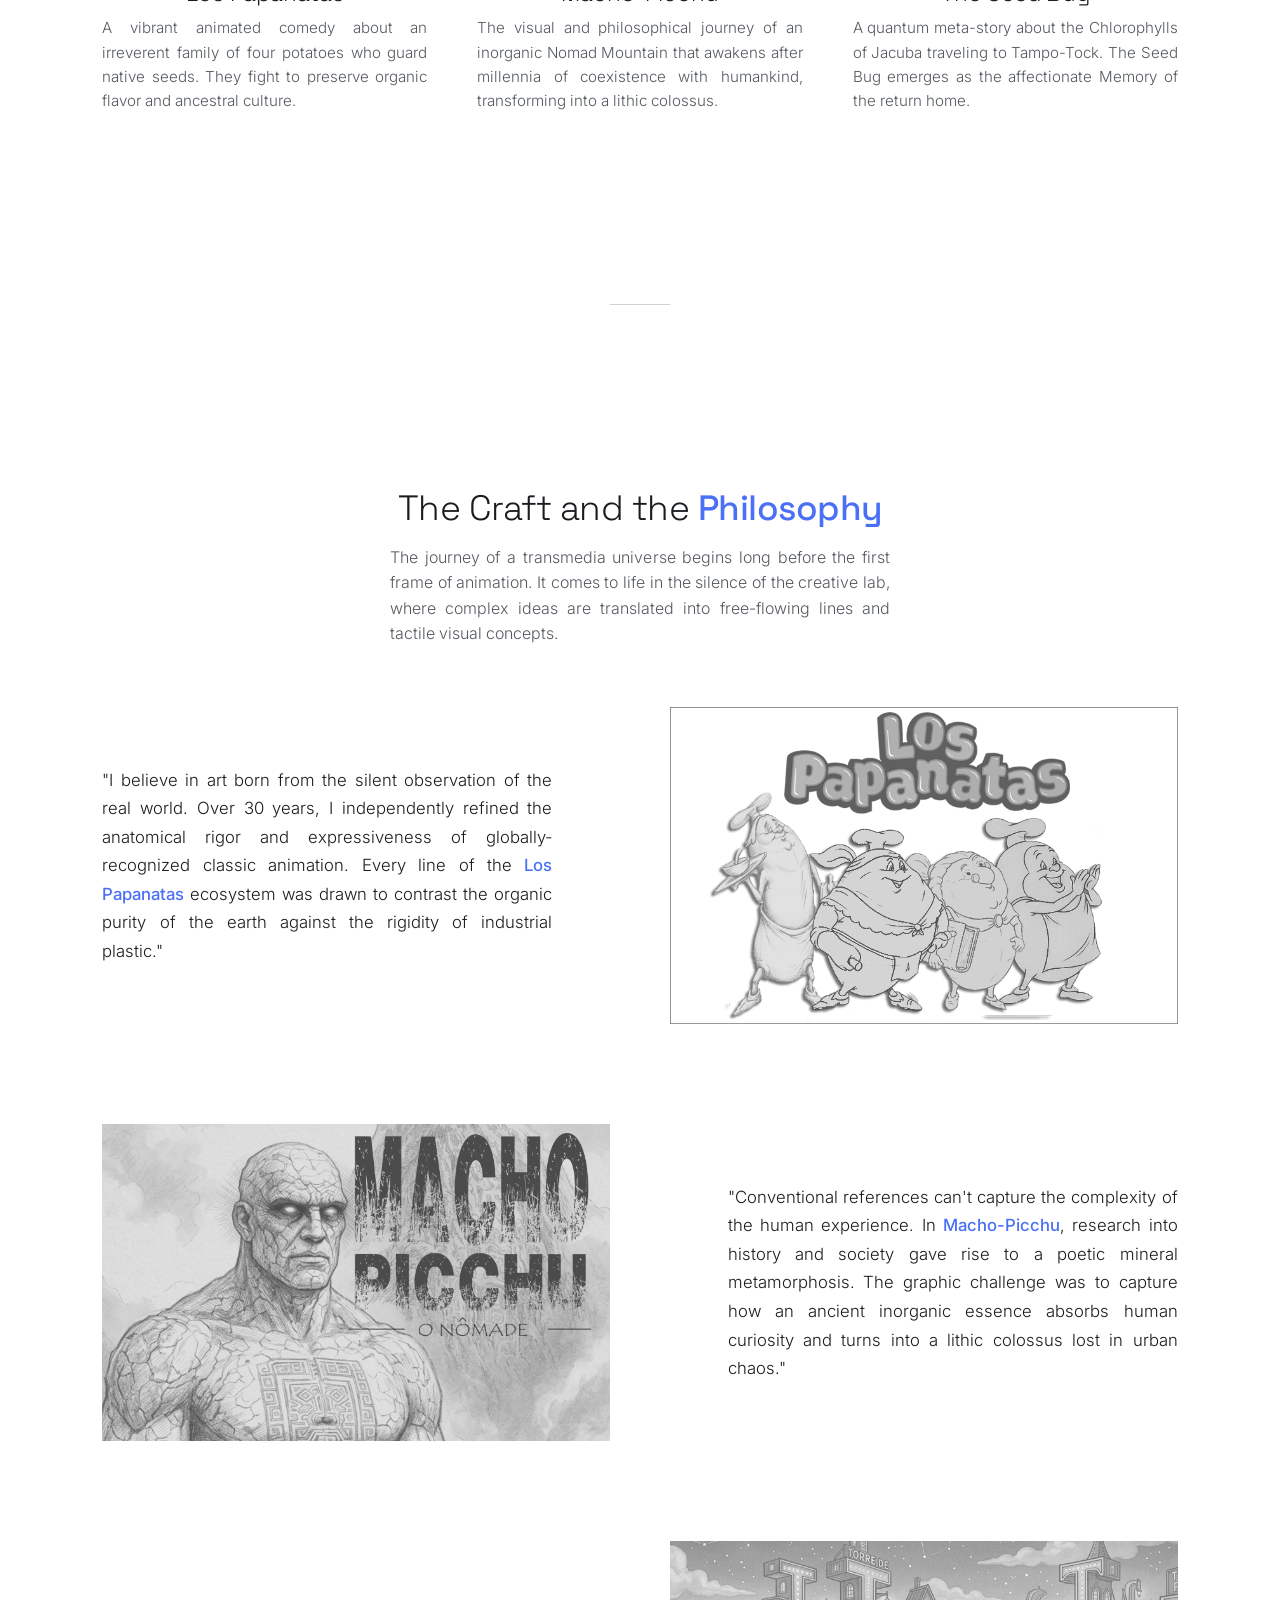
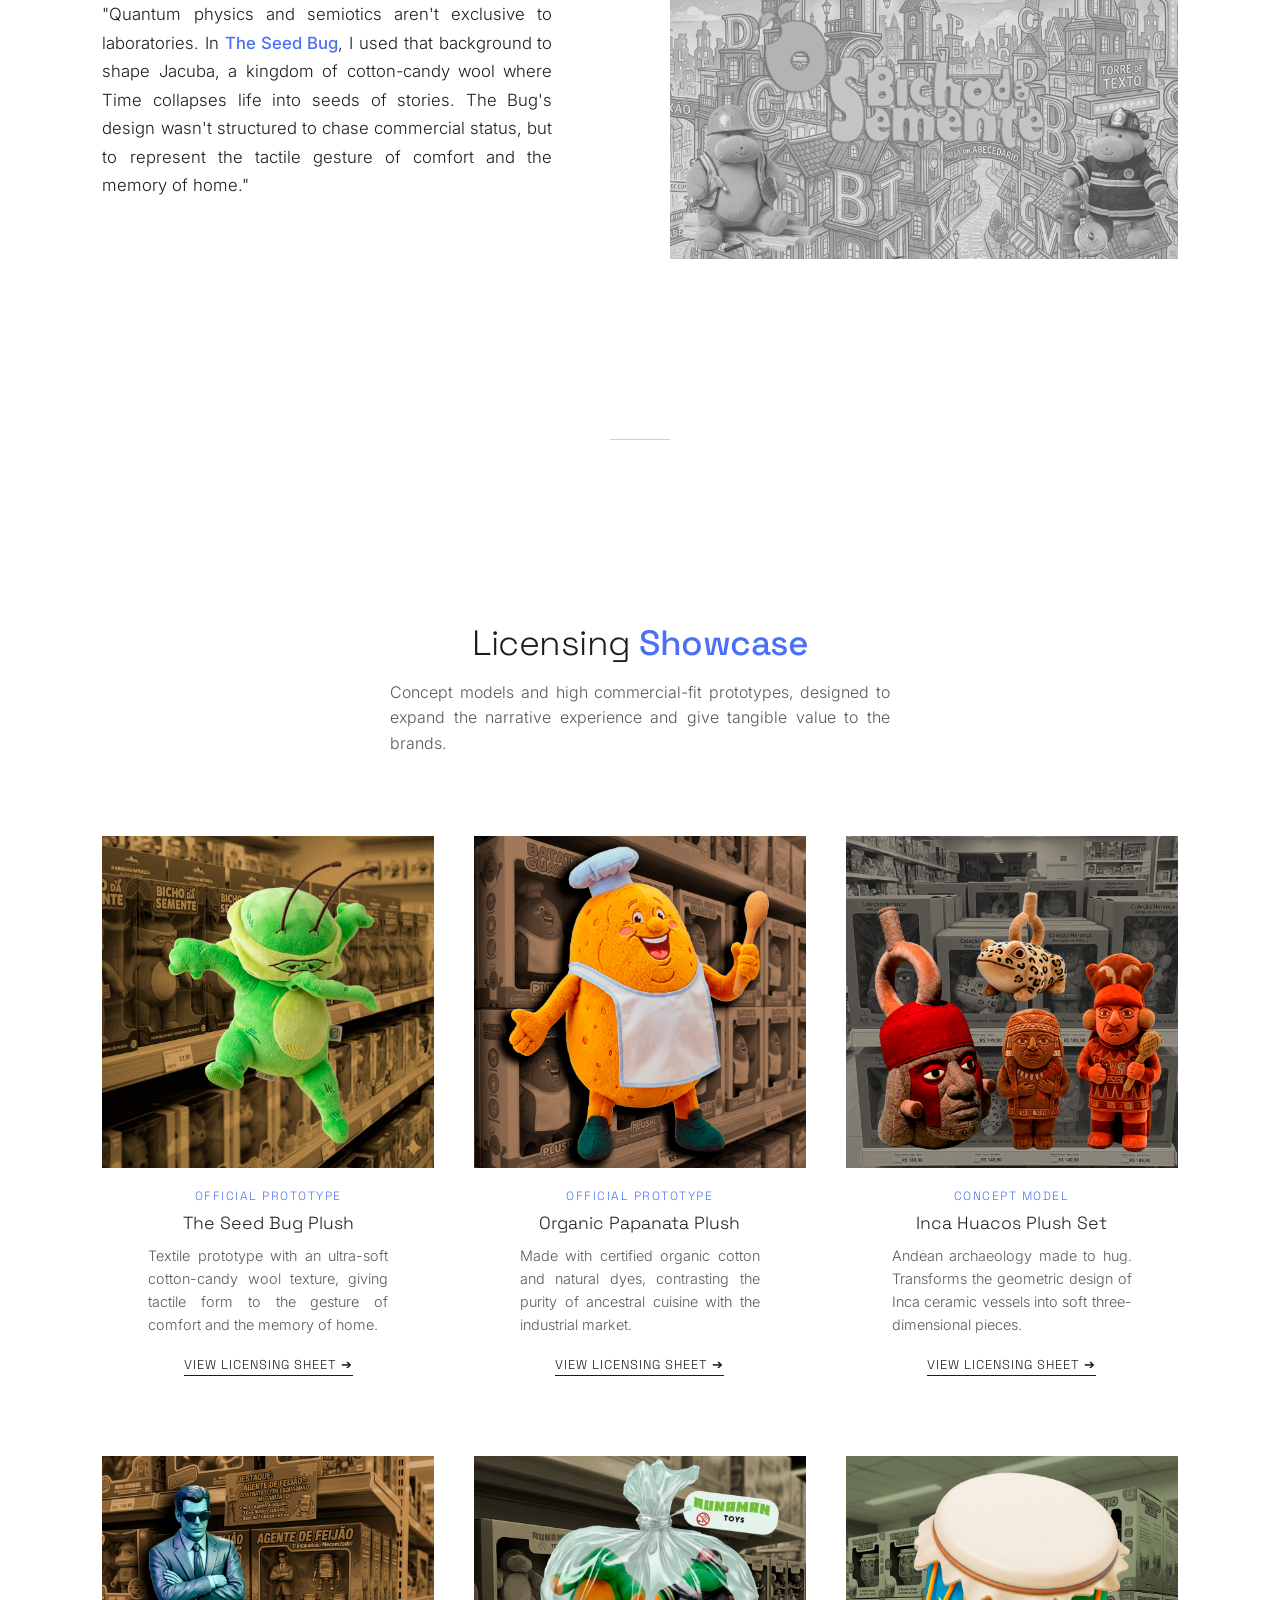
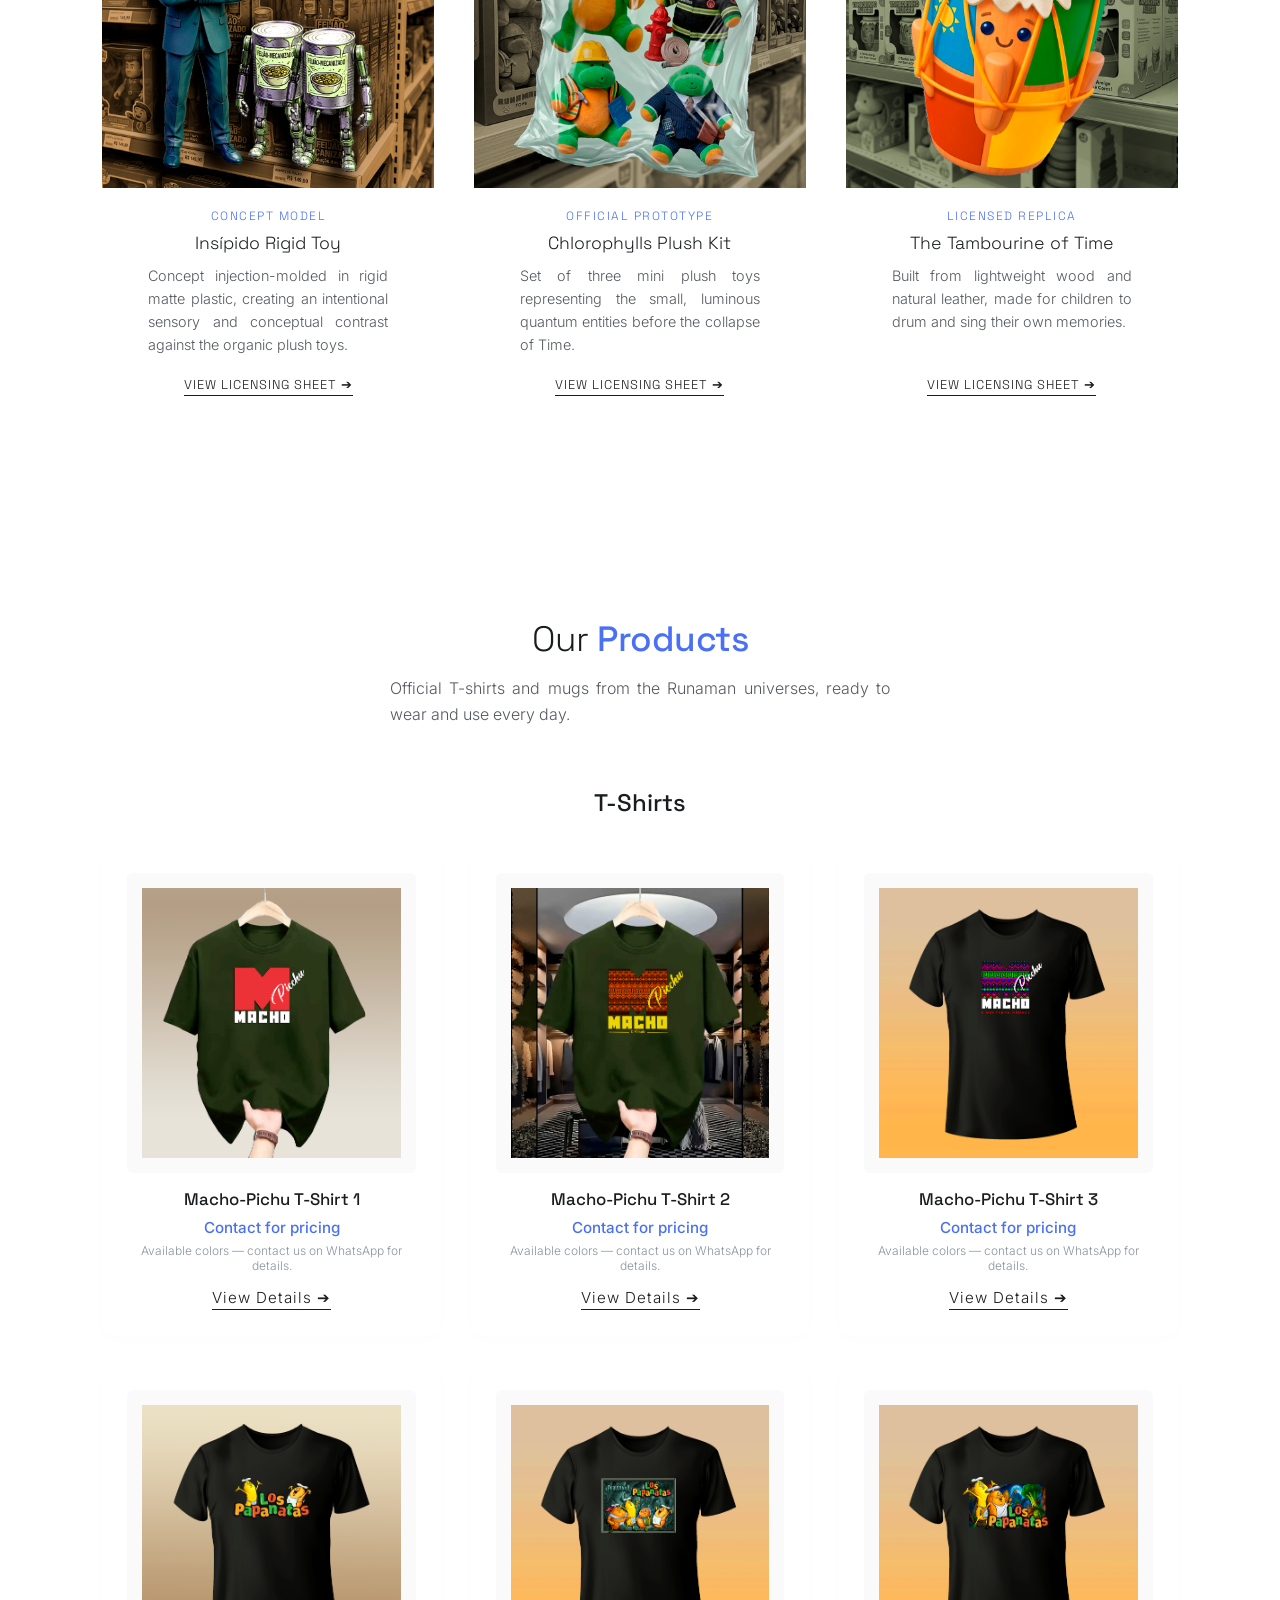
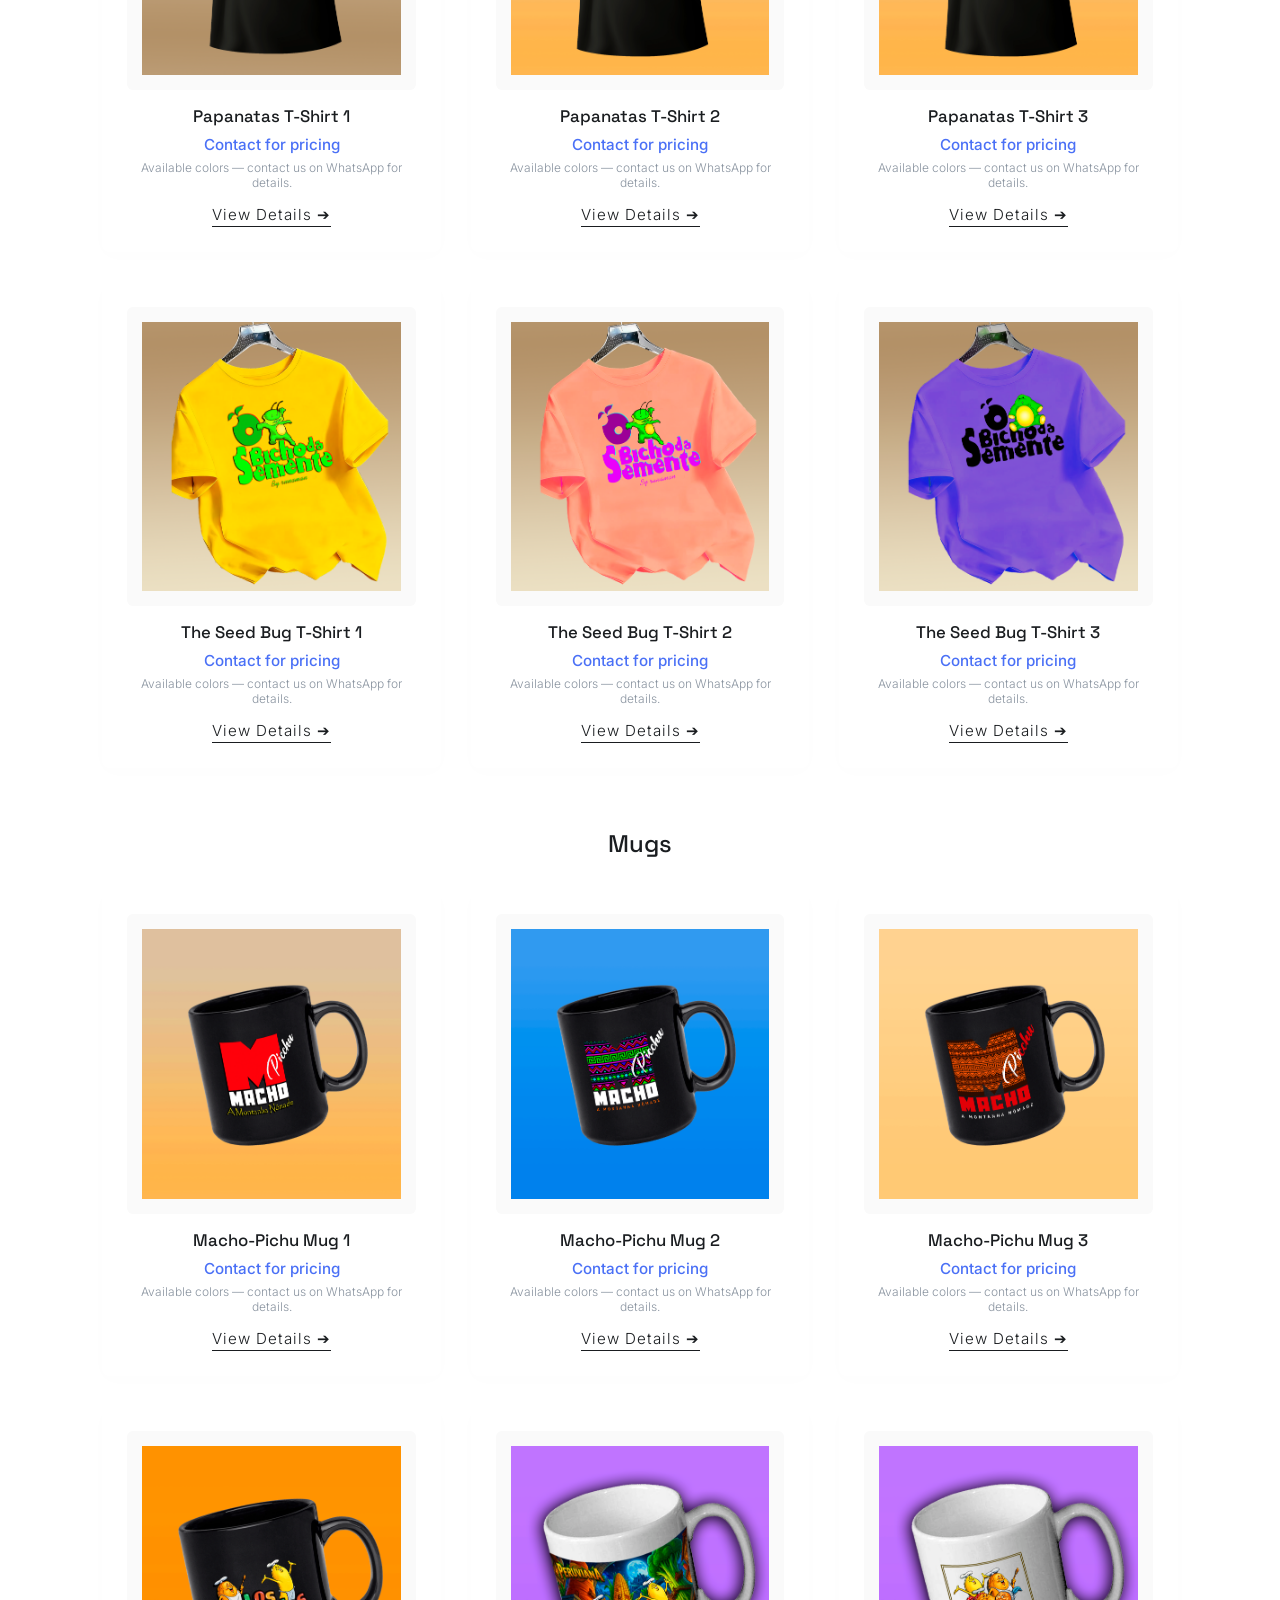
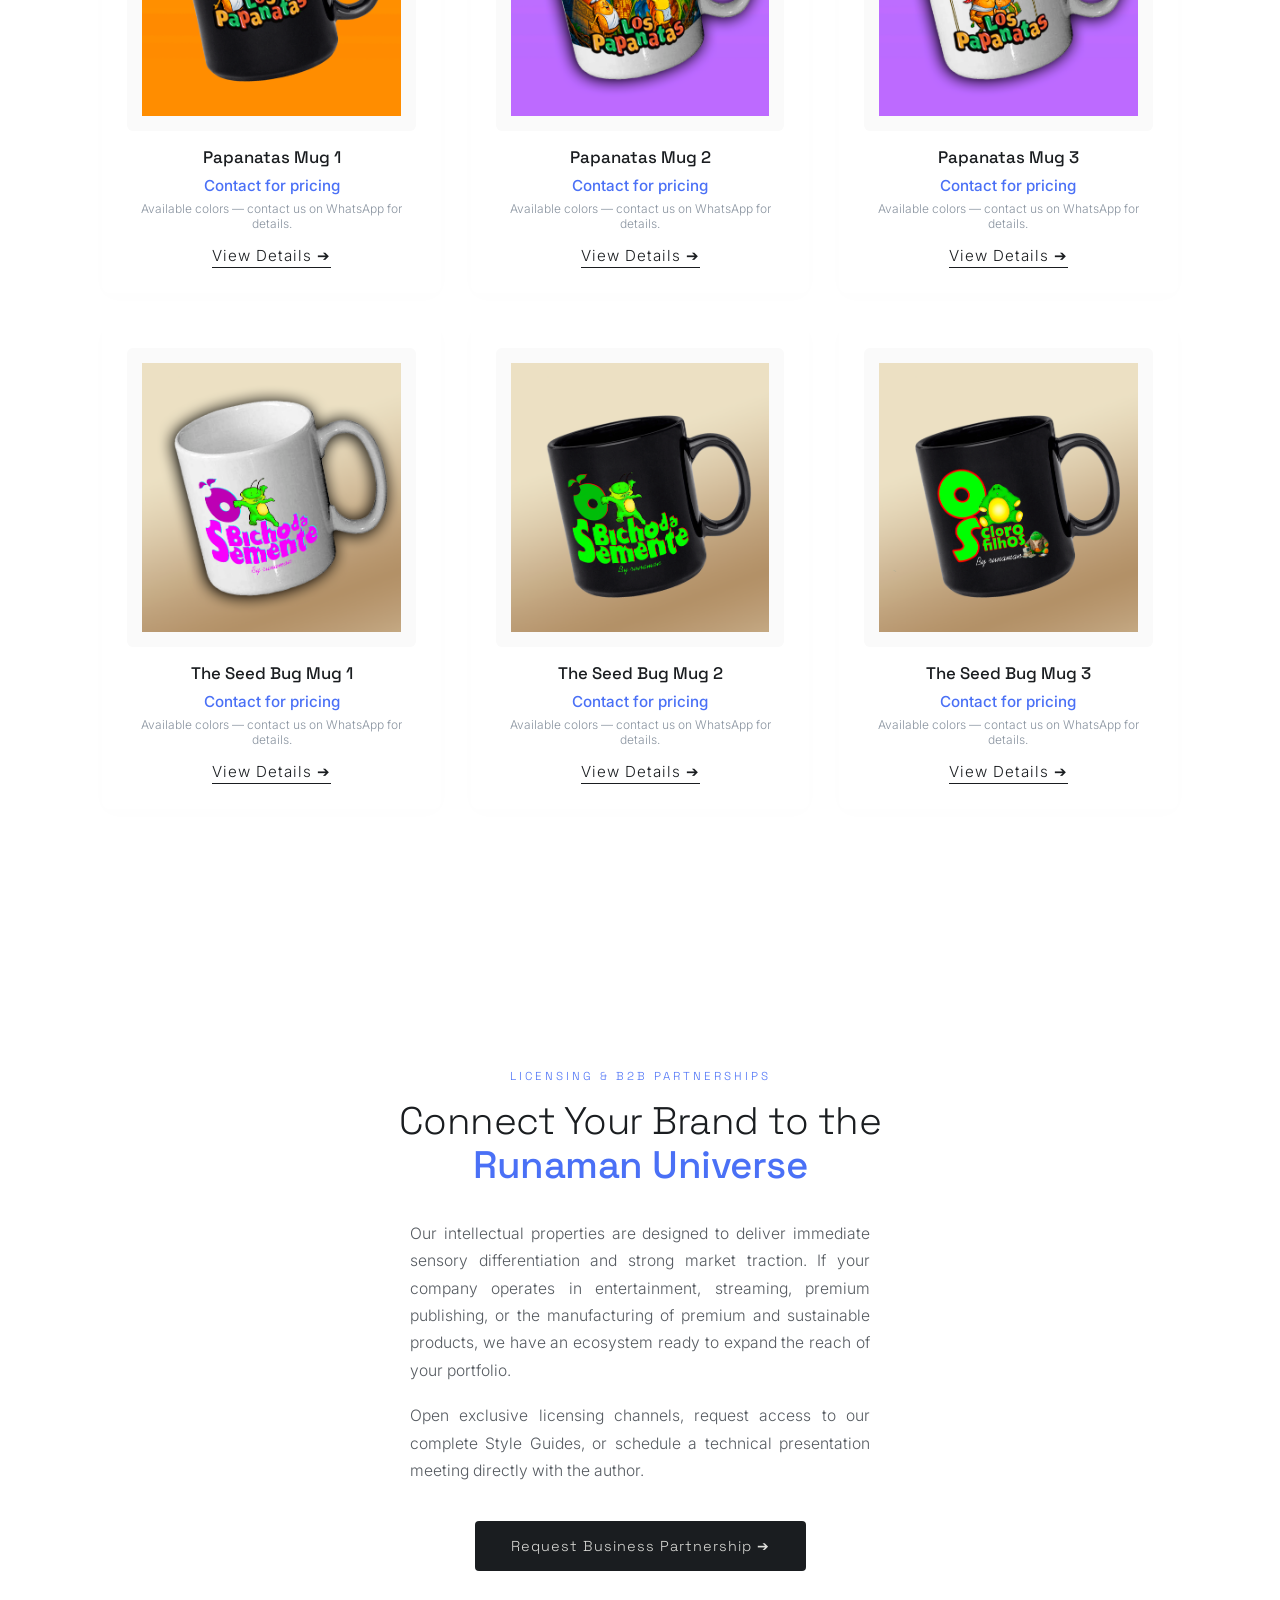
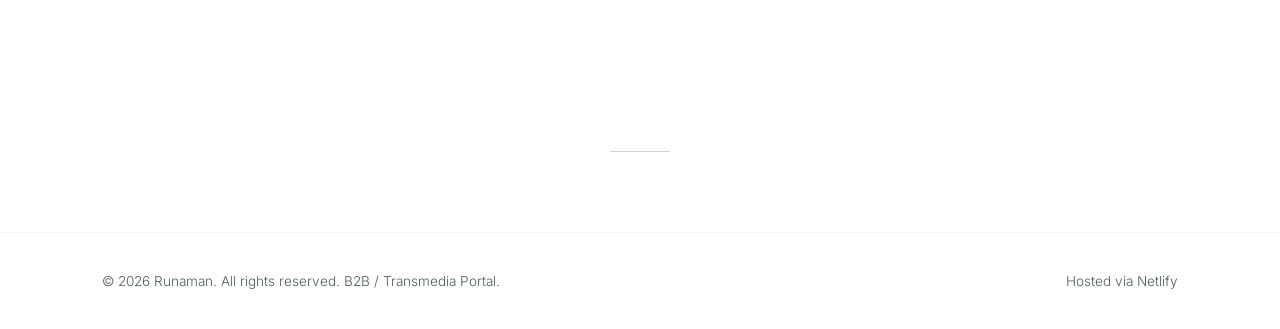
==== commit 82c2ad46: "Add files via upload" ====
--- a/en.html
+++ b/en.html
@@ -323,6 +323,7 @@
             width: 100%;
             overflow: hidden;
             aspect-ratio: 4 / 3;
+            max-height: 580px;
             background: #F1F3F7;
             margin-top: 100px;
         }
